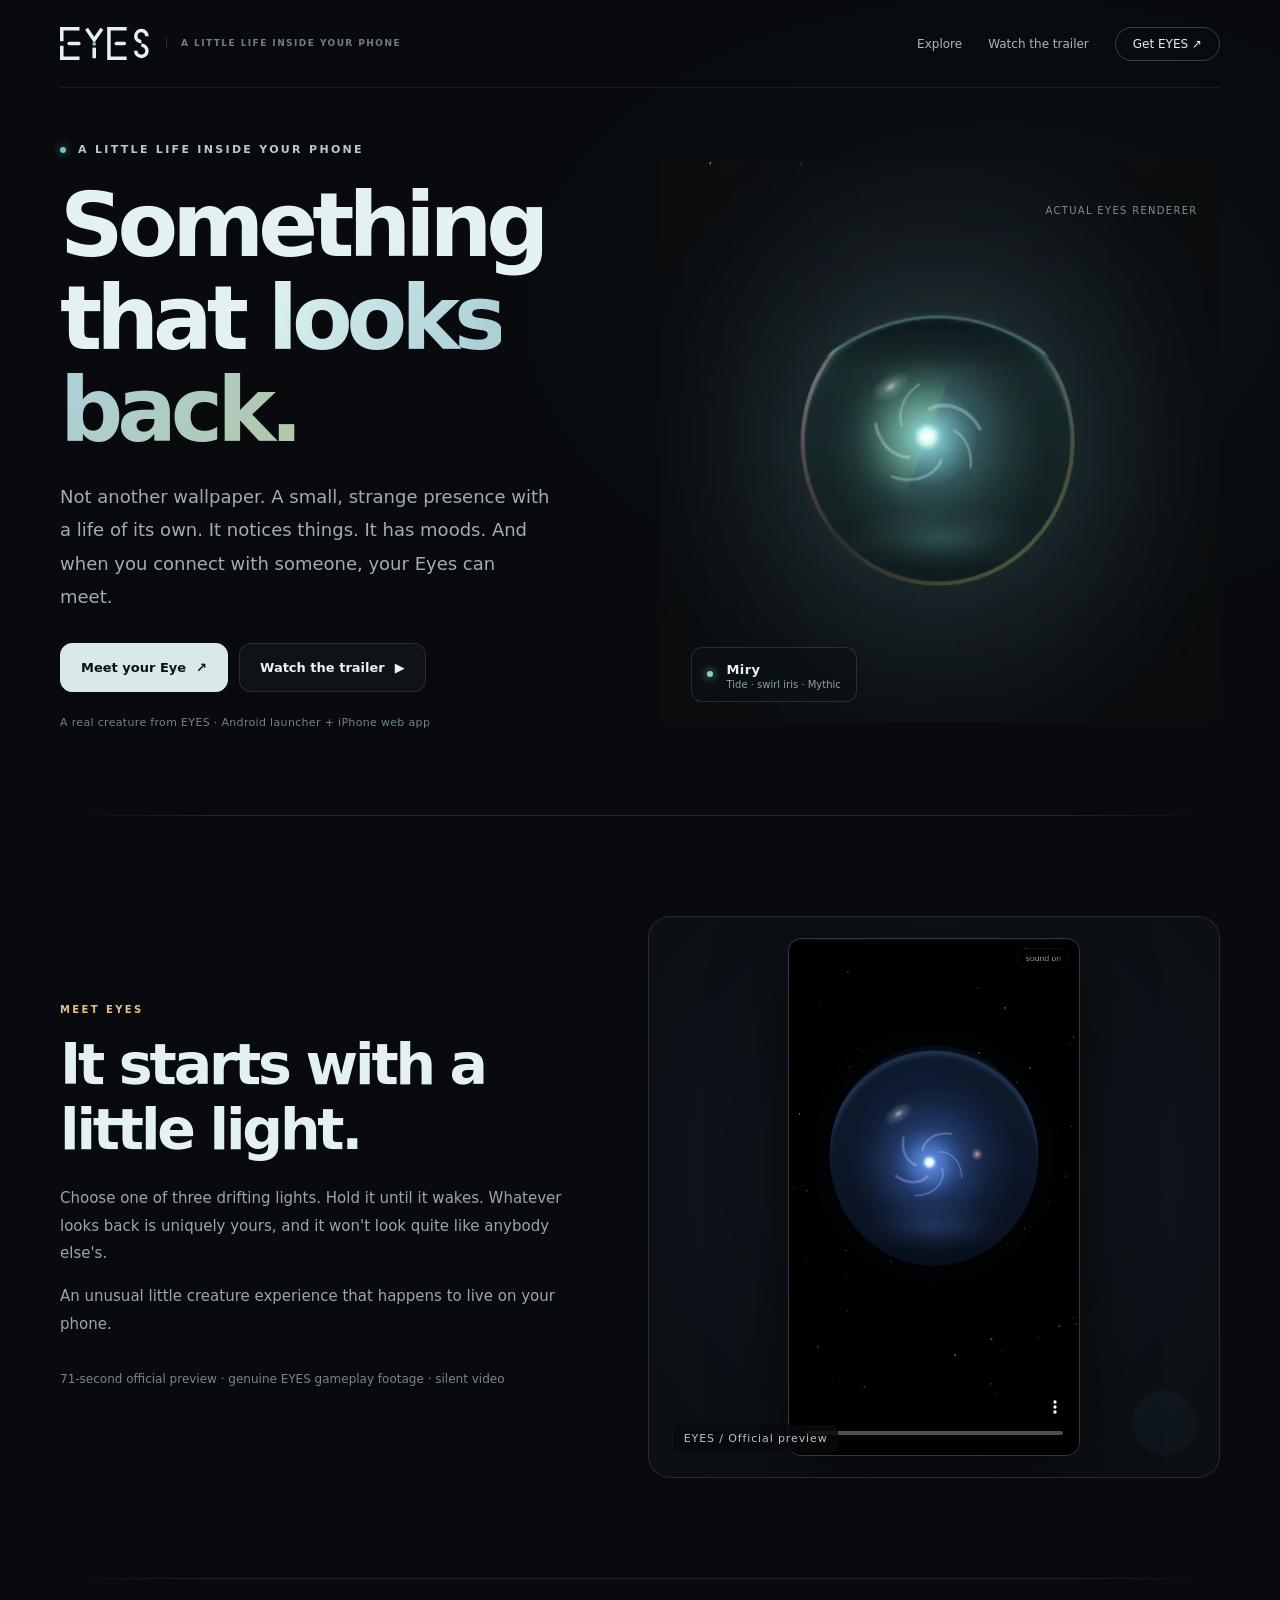
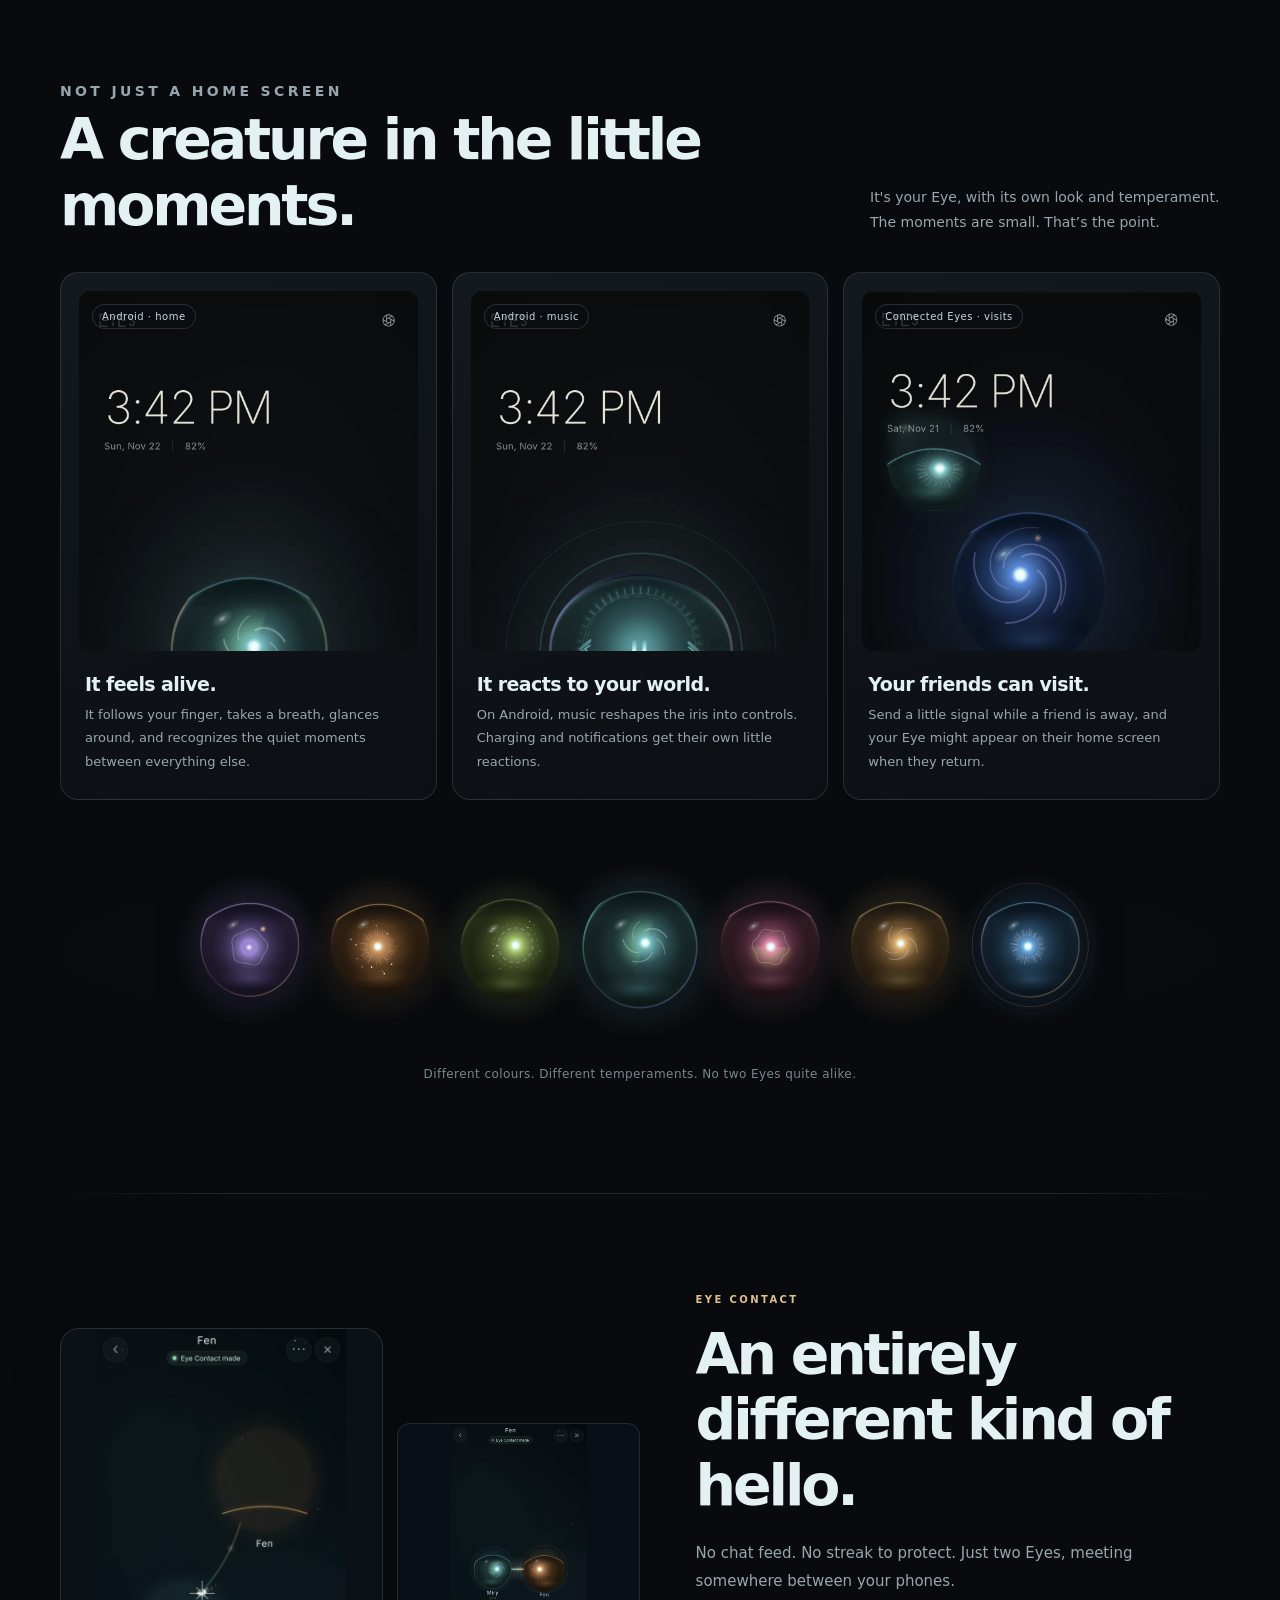
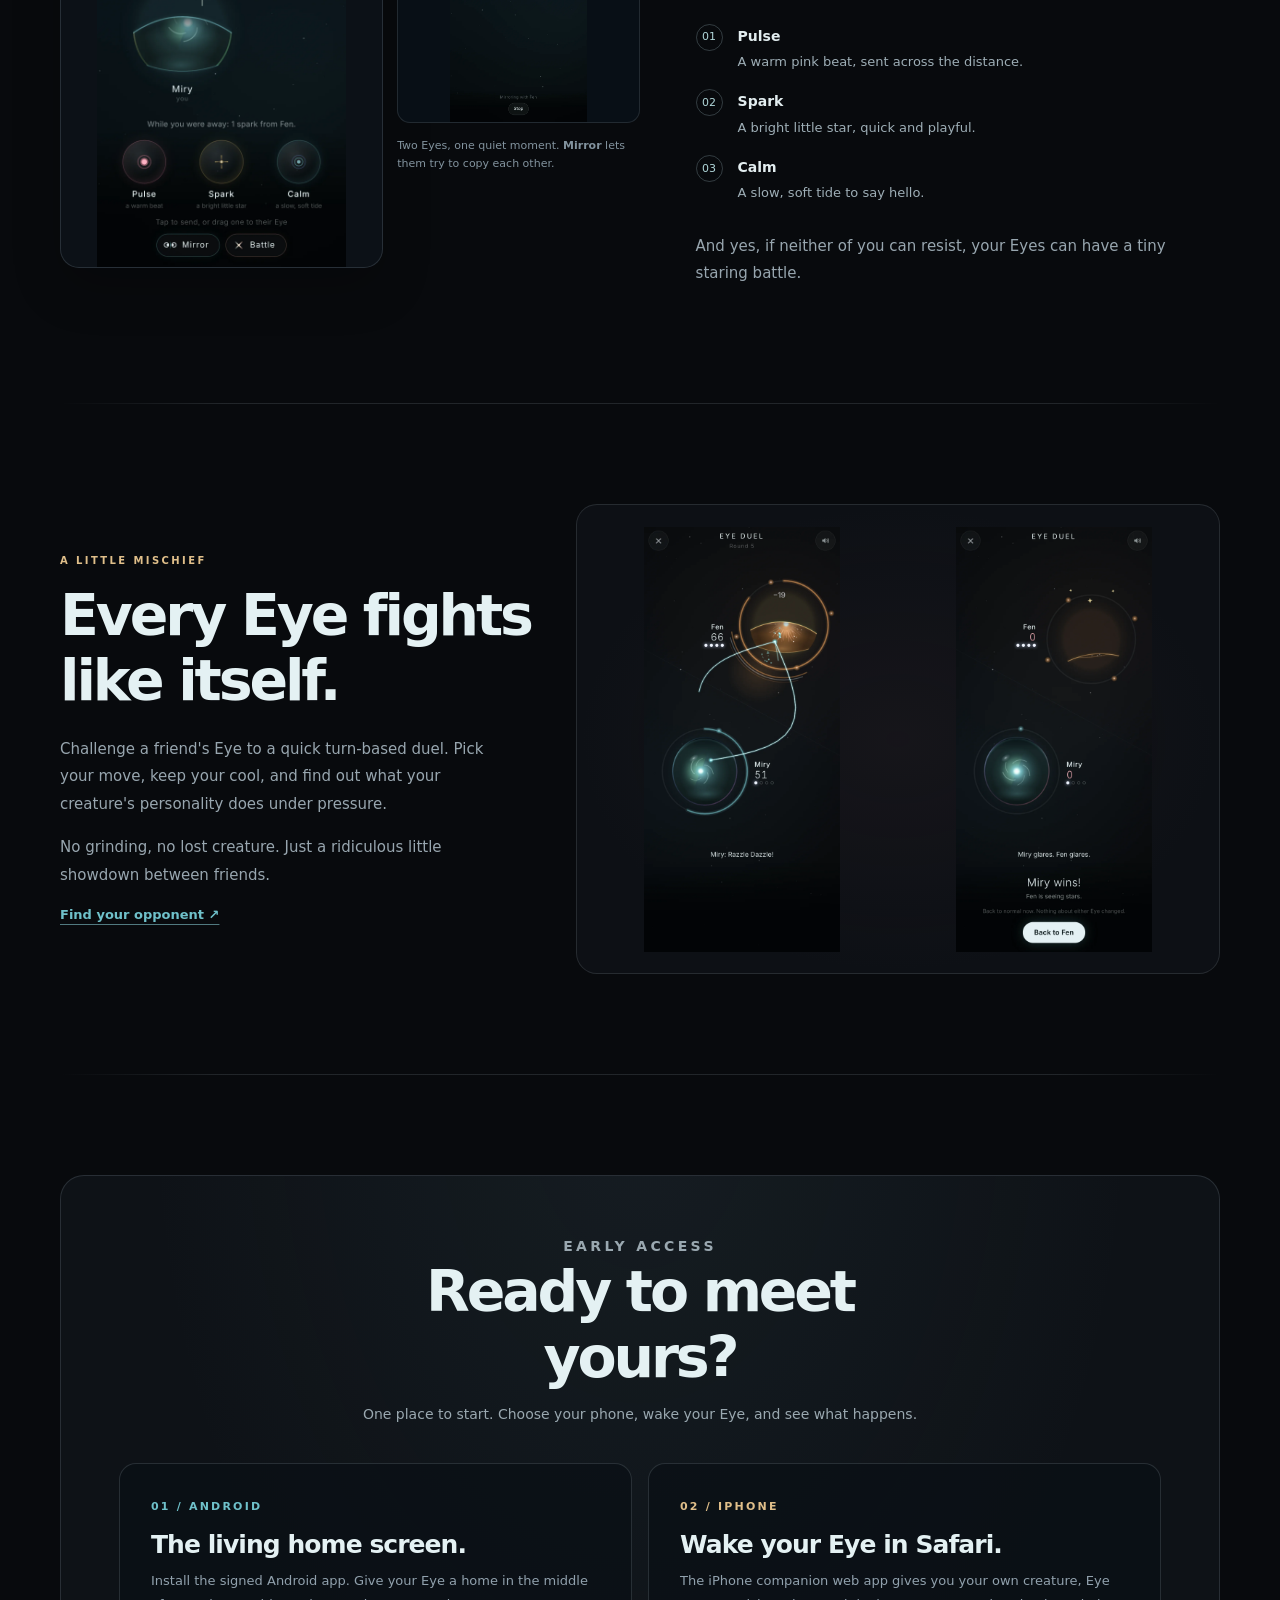
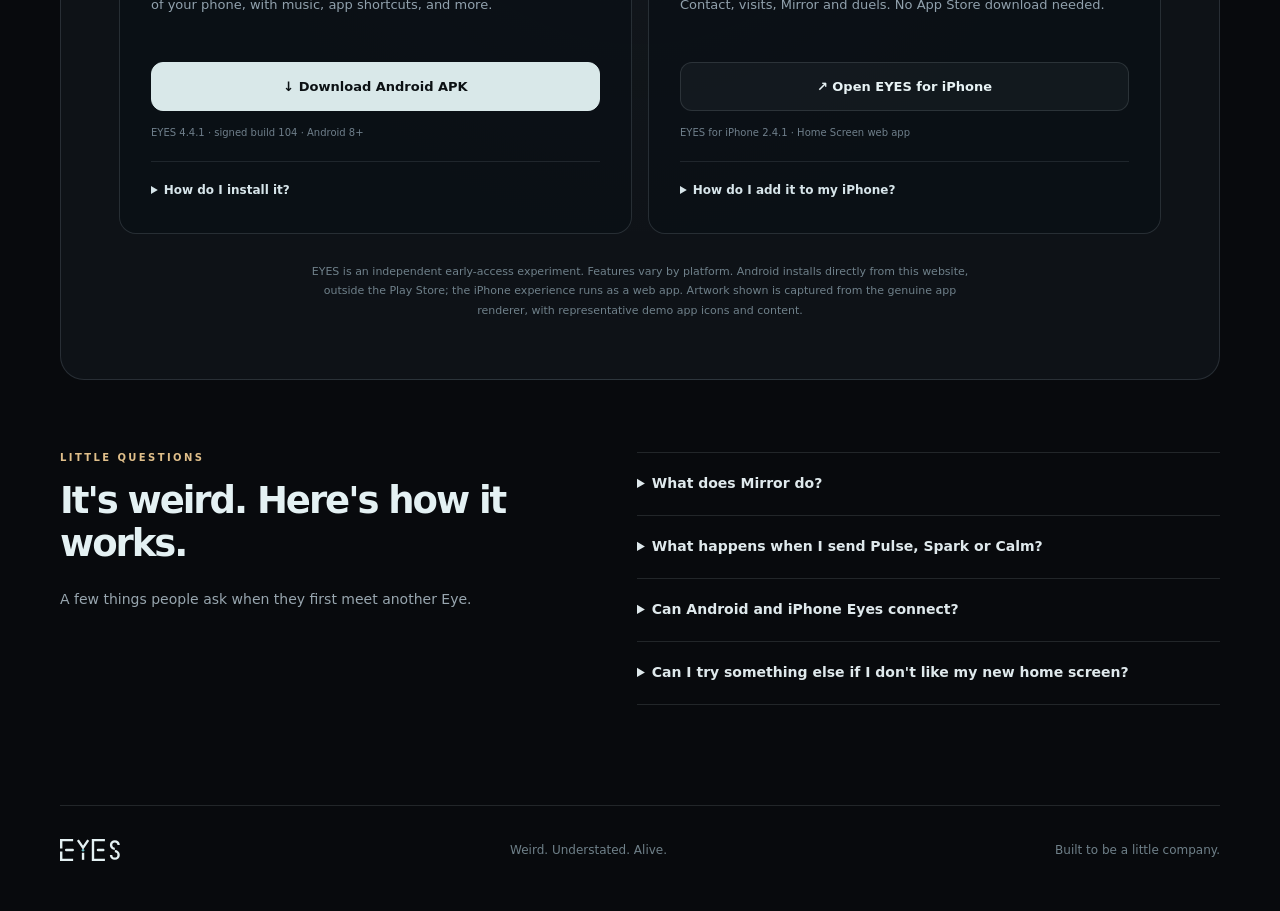
==== get/index.html @ 7de4dab5 "Show iPhone companion version 2.4.1 on EYES landing page" ====
<!doctype html>
<html lang="en">
<head>
  <meta charset="utf-8">
  <meta name="viewport" content="width=device-width,initial-scale=1,viewport-fit=cover">
  <meta name="theme-color" content="#080a0d">
  <meta name="description" content="EYES is a small, strange life inside your phone. Wake your own Eye, watch it react, and connect with friends on Android and iPhone.">
  <meta property="og:type" content="website">
  <meta property="og:title" content="EYES — Something that looks back.">
  <meta property="og:description" content="A living Eye for your phone. Weird. Understated. Alive.">
  <meta property="og:image" content="https://lilrichie96-hub.github.io/EYES_iPhone/get/media/social-preview.jpg">
  <meta property="og:image:width" content="1200">
  <meta property="og:image:height" content="630">
  <meta name="twitter:card" content="summary_large_image">
  <link rel="canonical" href="https://lilrichie96-hub.github.io/EYES_iPhone/get/">
  <link rel="icon" href="../icons/icon-192.png">
  <title>EYES — Weird. Understated. Alive.</title>
  <style>
    :root {color-scheme:dark;--bg:#080a0d;--panel:#11161b;--ink:#e4f1f3;--muted:#94a4ae;--dim:#6f7e86;--line:rgba(205,223,233,.13);--teal:#6fc1ca;--gold:#e0bf8a;--pulse:#ff92a8;--spark:#ffd47a;--calm:#80d6e6}
    *,*::before,*::after{box-sizing:border-box}
    html{scroll-behavior:smooth}body{margin:0;background:var(--bg);color:var(--ink);font-family:system-ui,-apple-system,BlinkMacSystemFont,"Segoe UI",sans-serif;-webkit-font-smoothing:antialiased;overflow-x:hidden}
    body::before{content:"";position:absolute;z-index:-1;inset:0 0 auto;height:1100px;background:radial-gradient(ellipse 52% 40% at 78% 28%,rgba(40,77,82,.14),transparent 80%);pointer-events:none}
    a{color:inherit}a:focus-visible,button:focus-visible,summary:focus-visible{outline:2px solid var(--teal);outline-offset:4px}
    button{font:inherit}img,video{display:block;max-width:100%}figure{margin:0}
    .container{width:min(1160px,calc(100% - 46px));margin:0 auto}
    .header{height:88px;display:flex;align-items:center;justify-content:space-between;border-bottom:1px solid rgba(255,255,255,.065)}
    .wordmark{display:block;width:92px;height:auto}.brand{display:flex;align-items:center;gap:14px;text-decoration:none}
    .head-meta{font-size:9px;color:var(--dim);font-weight:650;letter-spacing:.16em;text-transform:uppercase;border-left:1px solid #263036;padding-left:14px}
    nav{display:flex;gap:26px;align-items:center}nav a{font-size:12px;text-decoration:none;color:#a9b8c0;transition:color .2s}nav a:hover{color:#fff}
    nav .nav-cta{border-radius:100px;padding:9px 17px;border:1px solid rgba(214,235,240,.23);color:var(--ink)}
    .hero{min-height:695px;display:grid;grid-template-columns:1fr .98fr;align-items:center;gap:24px;padding:55px 0 75px;position:relative}
    .eyebrow{font-size:11px;color:#b7cac9;letter-spacing:.21em;text-transform:uppercase;font-weight:650;display:flex;gap:12px;align-items:center}
    .beacon{height:6px;width:6px;border-radius:50%;background:var(--teal);box-shadow:0 0 10px rgba(111,193,202,.72)}
    h1,h2,h3,p{margin-top:0}h1{font-size:clamp(54px,6.9vw,90px);line-height:1.05;letter-spacing:-.068em;font-weight:590;margin:24px 0 22px}
    h1 em{font-style:normal;background:linear-gradient(120deg,#def4f1 0%,#add0d8 48%,#b1c7a7 100%);-webkit-background-clip:text;background-clip:text;color:transparent}
    .lead{font-size:clamp(16px,1.75vw,18px);max-width:490px;color:#a0adb4;line-height:1.85;margin-bottom:30px}
    .actions{display:flex;flex-wrap:wrap;gap:11px}.button{display:inline-flex;align-items:center;justify-content:center;gap:10px;padding:13px 20px;min-height:49px;border:1px solid var(--line);border-radius:12px;text-decoration:none;font-size:13px;font-weight:690;transition:transform .2s,background .2s,border-color .2s;cursor:pointer}
    .button:hover{transform:translateY(-2px)}.button.primary{background:#d9e8e9;color:#0c1114;border-color:#d9e8e9}.button.primary:hover{background:#fff}.button.secondary{background:rgba(230,244,246,.04);color:#e8f3f5}.button.secondary:hover{background:rgba(230,244,246,.09);border-color:#758c94}
    .hero-foot{font-size:11px;color:#71838d;letter-spacing:.03em;margin-top:24px}
    .hero-stage{height:586px;display:grid;place-items:center;position:relative;isolation:isolate}
    .hero-stage:before{content:"";position:absolute;width:min(95%,530px);aspect-ratio:1;border-radius:50%;background:radial-gradient(circle,rgba(41,89,95,.08),transparent 67%);pointer-events:none}
    .hero-video,.hero-still{width:min(100%,560px);aspect-ratio:1;object-fit:contain;mix-blend-mode:screen}
    .hero-still{display:none}.hero-specimen{position:absolute;z-index:2;bottom:33px;left:6%;display:flex;align-items:center;gap:13px;padding:11px 15px;border:1px solid rgba(186,221,225,.15);background:rgba(11,17,21,.73);border-radius:11px;backdrop-filter:blur(9px)}
    .hero-specimen span{font-size:13px;font-weight:650;letter-spacing:.03em}.hero-specimen small{font-size:10px;color:#8da1a8;display:block;margin-top:1px}
    .status-light{width:6px;height:6px;background:#8dcdc7;border-radius:50%;box-shadow:0 0 9px #8dcdc7}
    .real-badge{position:absolute;right:4%;top:56px;color:#6e8991;font-size:10px;letter-spacing:.13em;text-transform:uppercase}
    .line{height:1px;background:linear-gradient(90deg,transparent,var(--line) 14%,var(--line) 86%,transparent)}
    .section{padding:100px 0}.kicker{color:var(--gold);font-size:10px;text-transform:uppercase;letter-spacing:.24em;font-weight:750;margin-bottom:17px}
    h2{font-size:clamp(33px,4.45vw,58px);line-height:1.15;font-weight:570;letter-spacing:-.055em;margin-bottom:22px}
    .intro{font-size:15px;line-height:1.85;color:#98a6af;max-width:520px}
    .section-head{display:flex;justify-content:space-between;align-items:end;gap:30px;margin-bottom:34px}.section-head h2{max-width:650px;margin-bottom:0}.section-head p{max-width:350px;margin-bottom:3px;color:#98a6af;font-size:14px;line-height:1.8}
    .trailer-grid{display:grid;grid-template-columns:.95fr 1.05fr;gap:70px;align-items:center}
    .trailer-copy .details{margin-top:30px;font-size:12px;color:#78868e;line-height:1.8}
    .film-container{position:relative;min-height:460px;display:grid;place-items:center;border:1px solid var(--line);border-radius:22px;background:radial-gradient(ellipse 80% 80% at 50% 45%,rgba(28,50,70,.23),transparent 78%),#0c1015;overflow:hidden;padding:22px}
    .film-container:after{content:"";position:absolute;inset:auto 22px 22px auto;width:65px;height:65px;border-radius:50%;background:rgba(111,193,202,.03);pointer-events:none}
    .trailer-player{width:min(100%,290px);aspect-ratio:9/16;max-height:590px;object-fit:contain;background:#04070b;border-radius:13px;box-shadow:0 0 0 1px #2d3942,0 22px 70px rgba(0,0,0,.62)}
    .film-caption{position:absolute;left:25px;bottom:25px;color:#b8c4cb;font-size:11px;letter-spacing:.08em;background:rgba(8,10,13,.83);padding:7px 10px;border-radius:5px}
    .feature-grid{display:grid;grid-template-columns:repeat(3,1fr);gap:15px}
    .feature{border:1px solid var(--line);border-radius:18px;background:linear-gradient(160deg,#13191f,#0c0f13);padding:18px;overflow:hidden}
    .feature-media{border-radius:12px;background:#070c12;overflow:hidden;height:360px;display:grid;place-items:center;position:relative}
    .feature-media img{width:100%;height:100%;object-fit:contain;object-position:center}
    .feature-media .tag{position:absolute;left:13px;top:13px;border:1px solid rgba(220,231,238,.15);background:rgba(9,13,18,.78);padding:6px 9px;border-radius:100px;color:#cad9df;font-size:10px;letter-spacing:.05em}
    .feature-text{padding:22px 6px 8px}.feature-text h3{font-size:19px;font-weight:650;letter-spacing:-.03em;margin-bottom:8px}.feature-text p{font-size:13px;line-height:1.8;color:#98a6b0;margin:0}
    .lineup{margin:55px 0 22px;min-height:125px;display:grid;align-items:center;justify-items:center;background:radial-gradient(ellipse at 50% 50%,rgba(90,115,125,.08),transparent 73%)}
    .lineup img{width:100%;max-width:970px;object-fit:contain}
    .lineup-caption{text-align:center;color:#788890;font-size:12px;letter-spacing:.035em}
    .social-grid{display:grid;grid-template-columns:1.05fr .95fr;gap:56px;align-items:center}
    .social-visual{display:grid;grid-template-columns:1fr .75fr;align-items:center;gap:14px}
    .social-screen{width:100%;max-height:540px;object-fit:contain;border:1px solid rgba(196,220,233,.15);border-radius:19px;background:#0c1117;box-shadow:0 20px 50px rgba(0,0,0,.2)}
    .social-aside{display:flex;flex-direction:column;gap:14px}.social-aside img{width:100%;max-height:300px;object-fit:contain;object-position:center;background:#080f16;border-radius:13px;border:1px solid var(--line)}
    .social-label{font-size:11px;line-height:1.65;color:#82939e}
    .compact-list{padding:0;list-style:none;margin:28px 0;display:grid;gap:16px}.compact-list li{display:grid;grid-template-columns:28px 1fr;gap:14px;color:#9eaeb6;font-size:13px;line-height:1.8}.compact-list strong{display:block;color:#e2edef;font-size:14px;margin-bottom:1px}
    .number{display:grid;place-items:center;border:1px solid rgba(174,208,213,.25);border-radius:50%;width:27px;height:27px;color:#b0d6d9;font-size:11px}
    .duel-grid{display:grid;grid-template-columns:.85fr 1.15fr;gap:40px;align-items:center}
    .duel-stack{display:flex;align-items:center;justify-content:space-around;gap:18px;border:1px solid var(--line);border-radius:21px;overflow:hidden;background:radial-gradient(ellipse at center,rgba(69,46,51,.16),transparent 70%),#0d1015;padding:18px;min-height:470px}
    .duel-stack img{max-height:425px;width:48%;object-fit:contain;border-radius:12px}
    .duel-copy .intro{max-width:445px}
    .quiet-link{color:var(--teal);text-decoration:underline;text-decoration-color:#517a80;text-underline-offset:5px;font-size:13px;font-weight:650}
    .download-wrap{border:1px solid rgba(196,218,232,.14);border-radius:24px;padding:58px;background:radial-gradient(ellipse at 50% -10%,rgba(80,116,123,.11),transparent 60%),#0e1217}
    .download-head{text-align:center;max-width:615px;margin:0 auto 36px}.download-head h2{margin-bottom:12px}.download-head p{color:#9aa8b0;line-height:1.8;font-size:14px;margin:0}
    .platforms{display:grid;grid-template-columns:1fr 1fr;gap:16px}
    .platform{padding:31px;border-radius:17px;border:1px solid rgba(210,230,238,.14);background:rgba(11,16,21,.72)}
    .platform-head{font-size:11px;letter-spacing:.2em;color:var(--teal);text-transform:uppercase;font-weight:700}
    .platform.iphone .platform-head{color:var(--gold)}.platform h3{font-size:25px;letter-spacing:-.038em;font-weight:615;margin:16px 0 10px}.platform p{font-size:13px;line-height:1.85;color:#91a1ad;min-height:68px;margin-bottom:25px}
    .platform .button{width:100%}.version{font-size:10px;color:#6f7f8b;margin-top:16px}
    details{margin-top:23px;border-top:1px solid rgba(215,231,242,.1);padding-top:17px;color:#9ba9b3;font-size:12px;line-height:1.85}
    summary{cursor:pointer;color:#d7e5ea;font-size:12px;font-weight:650}details ol{padding-left:21px;margin:13px 0 5px}details li{margin-bottom:9px}details p{margin:10px 0 0!important;min-height:0!important}
    .download-fine{text-align:center;font-size:11px;color:#6f808a;line-height:1.8;max-width:660px;margin:28px auto 0}
    .qa{display:grid;grid-template-columns:1fr 1.15fr;gap:70px;padding-top:72px}.qa h2{font-size:37px}.qa .intro{font-size:14px}
    .qa details{margin:0;padding:18px 0;border-top:1px solid var(--line)}.qa details:last-child{border-bottom:1px solid var(--line)}.qa summary{font-size:14px;color:#dfe9ec}.qa details p{font-size:13px!important;color:#93a4ad}
    footer{border-top:1px solid var(--line);display:flex;justify-content:space-between;align-items:center;gap:24px;padding:33px 0 50px;color:#6f8089;font-size:12px}footer .wordmark{width:62px}
    .sr-only{position:absolute;width:1px;height:1px;padding:0;margin:-1px;overflow:hidden;clip:rect(0,0,0,0);white-space:nowrap;border:0}
    @media(max-width:950px){.hero{grid-template-columns:1fr;text-align:center;min-height:0;gap:10px;padding-top:75px}.eyebrow,.actions{justify-content:center}.lead{margin-left:auto;margin-right:auto}.hero-stage{height:520px}.hero-specimen{left:18%}.real-badge{right:16%}.trailer-grid,.social-grid,.duel-grid{gap:32px}.section-head{display:block}.section-head p{max-width:700px;margin-top:20px}.feature-media{height:300px}.download-wrap{padding:35px}}
    @media(max-width:680px){.container{width:calc(100% - 34px)}.header{height:72px}.head-meta,nav a:first-child{display:none}nav{gap:0}h1{font-size:clamp(50px,11.8vw,75px)}.hero{padding:58px 0 48px}.lead{font-size:15px}.hero-stage{height:370px}.hero-video,.hero-still{width:min(100%,400px)}.hero-specimen{left:3%;bottom:1px}.real-badge{right:0;top:0}.section{padding:70px 0}.section-head{margin-bottom:26px}.trailer-grid,.social-grid,.duel-grid,.platforms,.qa{grid-template-columns:1fr}.trailer-grid{gap:29px}.film-container{min-height:390px;padding:17px}.trailer-player{max-height:480px;width:auto}.film-caption{font-size:10px;left:13px;bottom:13px}.feature-grid{grid-template-columns:1fr}.feature{display:grid;grid-template-columns:130px 1fr;gap:14px;padding:14px;align-items:center}.feature-media{height:225px}.feature-text{padding:0 6px}.feature-text h3{font-size:17px}.feature-text p{font-size:12px}.lineup{margin:42px 0 8px;min-height:65px}.lineup-caption{font-size:11px}.social-grid{gap:30px}.social-visual{max-width:530px}.duel-grid{gap:25px}.duel-stack{min-height:340px;padding:10px}.duel-stack img{max-height:330px}.download-wrap{padding:27px 18px}.platform{padding:22px}.platform p{min-height:0}.qa{padding-top:52px;gap:16px}.qa h2{font-size:34px}footer{flex-wrap:wrap}}
    @media(max-width:400px){.feature{grid-template-columns:104px 1fr}.feature-media{height:183px}.feature-text h3{font-size:16px}.feature-text p{font-size:11px}.feature-text{padding:0}.platform h3{font-size:23px}}
    @media(prefers-reduced-motion:reduce){html{scroll-behavior:auto}*,*::before,*::after{animation:none!important;transition:none!important}.hero-video{display:none}.hero-still{display:block}}
  </style>
</head>
<body>
  <div class="container">
    <header class="header">
      <a href="#top" class="brand" aria-label="EYES home"><img class="wordmark" src="./media/eyes-wordmark.svg" alt="EYES" width="92" height="35"><span class="head-meta">a little life inside your phone</span></a>
      <nav aria-label="Main navigation"><a href="#features">Explore</a><a href="#trailer">Watch the trailer</a><a class="nav-cta" href="#download">Get EYES ↗</a></nav>
    </header>
    <main id="top">
      <section class="hero" aria-labelledby="hero-title">
        <div class="hero-copy">
          <div class="eyebrow"><span class="beacon"></span> A little life inside your phone</div>
          <h1 id="hero-title">Something<br>that <em>looks back.</em></h1>
          <p class="lead">Not another wallpaper. A small, strange presence with a life of its own. It notices things. It has moods. And when you connect with someone, your Eyes can meet.</p>
          <div class="actions"><a class="button primary" href="#download">Meet your Eye <span aria-hidden="true">↗</span></a><a class="button secondary" href="#trailer">Watch the trailer <span aria-hidden="true">▶</span></a></div>
          <p class="hero-foot">A real creature from EYES · Android launcher + iPhone web app</p>
        </div>
        <div class="hero-stage" aria-label="Miry, an actual EYES creature from the app renderer">
          <span class="real-badge">Actual EYES renderer</span>
          <video class="hero-video" autoplay muted playsinline loop preload="metadata" poster="./media/hero-miry.webp" aria-label="Miry's subtle idle breathing and gaze animation"><source src="./media/miry-idle.webm" type="video/webm"><source src="./media/miry-idle.mp4" type="video/mp4"></video>
          <img class="hero-still" src="./media/hero-miry.webp" alt="Miry, a teal and violet living Eye with a glowing center" width="900" height="900">
          <div class="hero-specimen"><i class="status-light" aria-hidden="true"></i><div><span>Miry</span><small>Tide · swirl iris · Mythic</small></div></div>
        </div>
      </section>
      <div class="line"></div>
      <section id="trailer" class="section trailer-grid" aria-labelledby="trailer-title">
        <div class="trailer-copy"><p class="kicker">Meet EYES</p><h2 id="trailer-title">It starts with a little light.</h2><p class="intro">Choose one of three drifting lights. Hold it until it wakes. Whatever looks back is uniquely yours, and it won't look quite like anybody else's.</p><p class="intro">An unusual little creature experience that happens to live on your phone.</p><div class="details">71-second official preview · genuine EYES gameplay footage · silent video</div></div>
        <div class="film-container"><video class="trailer-player" controls playsinline preload="none" poster="./media/trailer-poster.webp" aria-label="Official EYES introduction trailer, 71 seconds"><source src="./media/eyes-trailer.mp4" type="video/mp4">Your browser does not support video. <a href="./media/eyes-trailer.mp4">Open the trailer file</a>.</video><span class="film-caption">EYES / Official preview</span></div>
      </section>
      <div class="line"></div>
      <section id="features" class="section" aria-labelledby="features-title">
        <div class="section-head"><div><p class="kicker">Not just a home screen</p><h2 id="features-title">A creature in the little moments.</h2></div><p>It's your Eye, with its own look and temperament. The moments are small. That’s the point.</p></div>
        <div class="feature-grid">
          <article class="feature"><div class="feature-media"><img loading="lazy" src="./media/shot-home.webp" alt="Actual EYES Android renderer view showing the Eye centered above the app dock"><span class="tag">Android · home</span></div><div class="feature-text"><h3>It feels alive.</h3><p>It follows your finger, takes a breath, glances around, and recognizes the quiet moments between everything else.</p></div></article>
          <article class="feature"><div class="feature-media"><img loading="lazy" src="./media/shot-music.webp" alt="Android EYES renderer view with music controls appearing inside the iris"><span class="tag">Android · music</span></div><div class="feature-text"><h3>It reacts to your world.</h3><p>On Android, music reshapes the iris into controls. Charging and notifications get their own little reactions.</p></div></article>
          <article class="feature"><div class="feature-media"><img loading="lazy" src="./media/shot-visit.webp" alt="A friend's blue Eye visiting another EYES Android home screen"><span class="tag">Connected Eyes · visits</span></div><div class="feature-text"><h3>Your friends can visit.</h3><p>Send a little signal while a friend is away, and your Eye might appear on their home screen when they return.</p></div></article>
        </div>
        <div class="lineup"><img loading="lazy" src="./media/eyes-lineup.webp" alt="A lineup of seven differently colored real EYES creatures"></div>
        <p class="lineup-caption">Different colours. Different temperaments. No two Eyes quite alike.</p>
      </section>
      <div class="line"></div>
      <section class="section social-grid" aria-labelledby="social-title">
        <div class="social-visual">
          <img class="social-screen" loading="lazy" src="./media/shot-meeting.webp" alt="EYES Meeting Space with Miry and Fen, with Pulse, Spark, Calm, Mirror and Battle controls">
          <div class="social-aside"><img loading="lazy" src="./media/shot-mirror.webp" alt="Two real Eyes mirroring one another during Eye Contact"><div class="social-label">Two Eyes, one quiet moment. <strong>Mirror</strong> lets them try to copy each other.</div></div>
        </div>
        <div class="social-copy"><p class="kicker">Eye Contact</p><h2 id="social-title">An entirely different kind of hello.</h2><p class="intro">No chat feed. No streak to protect. Just two Eyes, meeting somewhere between your phones.</p>
          <ul class="compact-list">
            <li><span class="number">01</span><div><strong>Pulse</strong>A warm pink beat, sent across the distance.</div></li>
            <li><span class="number">02</span><div><strong>Spark</strong>A bright little star, quick and playful.</div></li>
            <li><span class="number">03</span><div><strong>Calm</strong>A slow, soft tide to say hello.</div></li>
          </ul>
          <p class="intro">And yes, if neither of you can resist, your Eyes can have a tiny staring battle.</p>
        </div>
      </section>
      <div class="line"></div>
      <section class="section duel-grid" aria-labelledby="play-title">
        <div class="duel-copy"><p class="kicker">A little mischief</p><h2 id="play-title">Every Eye fights like itself.</h2><p class="intro">Challenge a friend's Eye to a quick turn-based duel. Pick your move, keep your cool, and find out what your creature's personality does under pressure.</p><p class="intro">No grinding, no lost creature. Just a ridiculous little showdown between friends.</p><a href="#download" class="quiet-link">Find your opponent ↗</a></div>
        <div class="duel-stack"><img loading="lazy" src="./media/shot-duel.webp" alt="Two EYES creatures trading a special attack in a turn-based battle"><img loading="lazy" src="./media/shot-victory.webp" alt="Victory screen at the end of an EYES creature duel"></div>
      </section>
      <div class="line"></div>
      <section class="section" id="download" aria-labelledby="download-title">
        <div class="download-wrap">
          <div class="download-head"><p class="kicker">Early access</p><h2 id="download-title">Ready to meet yours?</h2><p>One place to start. Choose your phone, wake your Eye, and see what happens.</p></div>
          <div class="platforms">
            <article class="platform"><span class="platform-head">01 / Android</span><h3>The living home screen.</h3><p>Install the signed Android app. Give your Eye a home in the middle of your phone, with music, app shortcuts, and more.</p><a class="button primary" href="./EYES_4.4.1_build104_signed.apk" download="EYES_4.4.1_build104_signed.apk">↓ Download Android APK</a><div class="version">EYES 4.4.1 · signed build 104 · Android 8+</div>
              <details><summary>How do I install it?</summary><ol><li>Download the APK and open it from <strong>Files</strong> or <strong>Downloads</strong>.</li><li>If Android asks, allow your browser or Files app to install this downloaded app, then tap <strong>Install</strong>.</li><li>Open EYES and wake your Eye. In <strong>The Optic → Make EYES home</strong>, choose EYES as your default launcher.</li><li>Optional: give access to notifications and music in The Optic.</li></ol><p>To switch back, use Android Settings → Apps → Default apps → Home app. Only install software from sources you trust.</p></details>
            </article>
            <article class="platform iphone"><span class="platform-head">02 / iPhone</span><h3>Wake your Eye in Safari.</h3><p>The iPhone companion web app gives you your own creature, Eye Contact, visits, Mirror and duels. No App Store download needed.</p><a class="button secondary" href="../">↗ Open EYES for iPhone</a><div class="version">EYES for iPhone 2.4.1 · Home Screen web app</div>
              <details><summary>How do I add it to my iPhone?</summary><ol><li>Open EYES in <strong>Safari</strong>.</li><li>Tap <strong>Share → Add to Home Screen</strong>, then <strong>Add</strong>.</li><li>Open EYES from its new Home Screen icon and wake your Eye there.</li></ol><p>The iPhone version is not a system launcher and cannot control other apps' music or read Android-style notifications.</p></details>
            </article>
          </div>
          <p class="download-fine">EYES is an independent early-access experiment. Features vary by platform. Android installs directly from this website, outside the Play Store; the iPhone experience runs as a web app. Artwork shown is captured from the genuine app renderer, with representative demo app icons and content.</p>
        </div>
        <div class="qa" aria-labelledby="faq-title"><div><p class="kicker">Little questions</p><h2 id="faq-title">It's weird. Here's how it works.</h2><p class="intro">A few things people ask when they first meet another Eye.</p></div><div>
          <details><summary>What does Mirror do?</summary><p>It's a short shared moment. Two connected Eyes turn toward each other, try to copy each other's movements, breathe together, and part. Their temperaments affect how it plays out.</p></details>
          <details><summary>What happens when I send Pulse, Spark or Calm?</summary><p>Each is a wordless signal: Pulse is a warm beat, Spark is playful energy, and Calm is a gentle tide. If your friend's Eye is awake, it reacts. Otherwise the signal may become a visit when they return.</p></details>
          <details><summary>Can Android and iPhone Eyes connect?</summary><p>Yes. Both versions support Eye Contact. One person creates a private invite code and shares it with the other, who connects from their own Eye Contact screen.</p></details>
          <details><summary>Can I try something else if I don't like my new home screen?</summary><p>Absolutely. On Android, change your default Home app in Settings → Apps → Default apps → Home app, or uninstall EYES.</p></details>
        </div></div>
      </section>
    </main>
    <footer><img class="wordmark" src="./media/eyes-wordmark.svg" alt="EYES" width="62" height="25"><span>Weird. Understated. Alive.</span><span>Built to be a little company.</span></footer>
  </div>
  <script>
    (function () {
      var hero=document.querySelector('.hero-video');
      var reduced=window.matchMedia('(prefers-reduced-motion: reduce)');
      function setMotion(){if (!hero)return;if(reduced.matches){hero.pause()}else{hero.play().catch(function(){})}}
      setMotion();if(reduced.addEventListener)reduced.addEventListener('change',setMotion);
    })();
  </script>
</body>
</html>
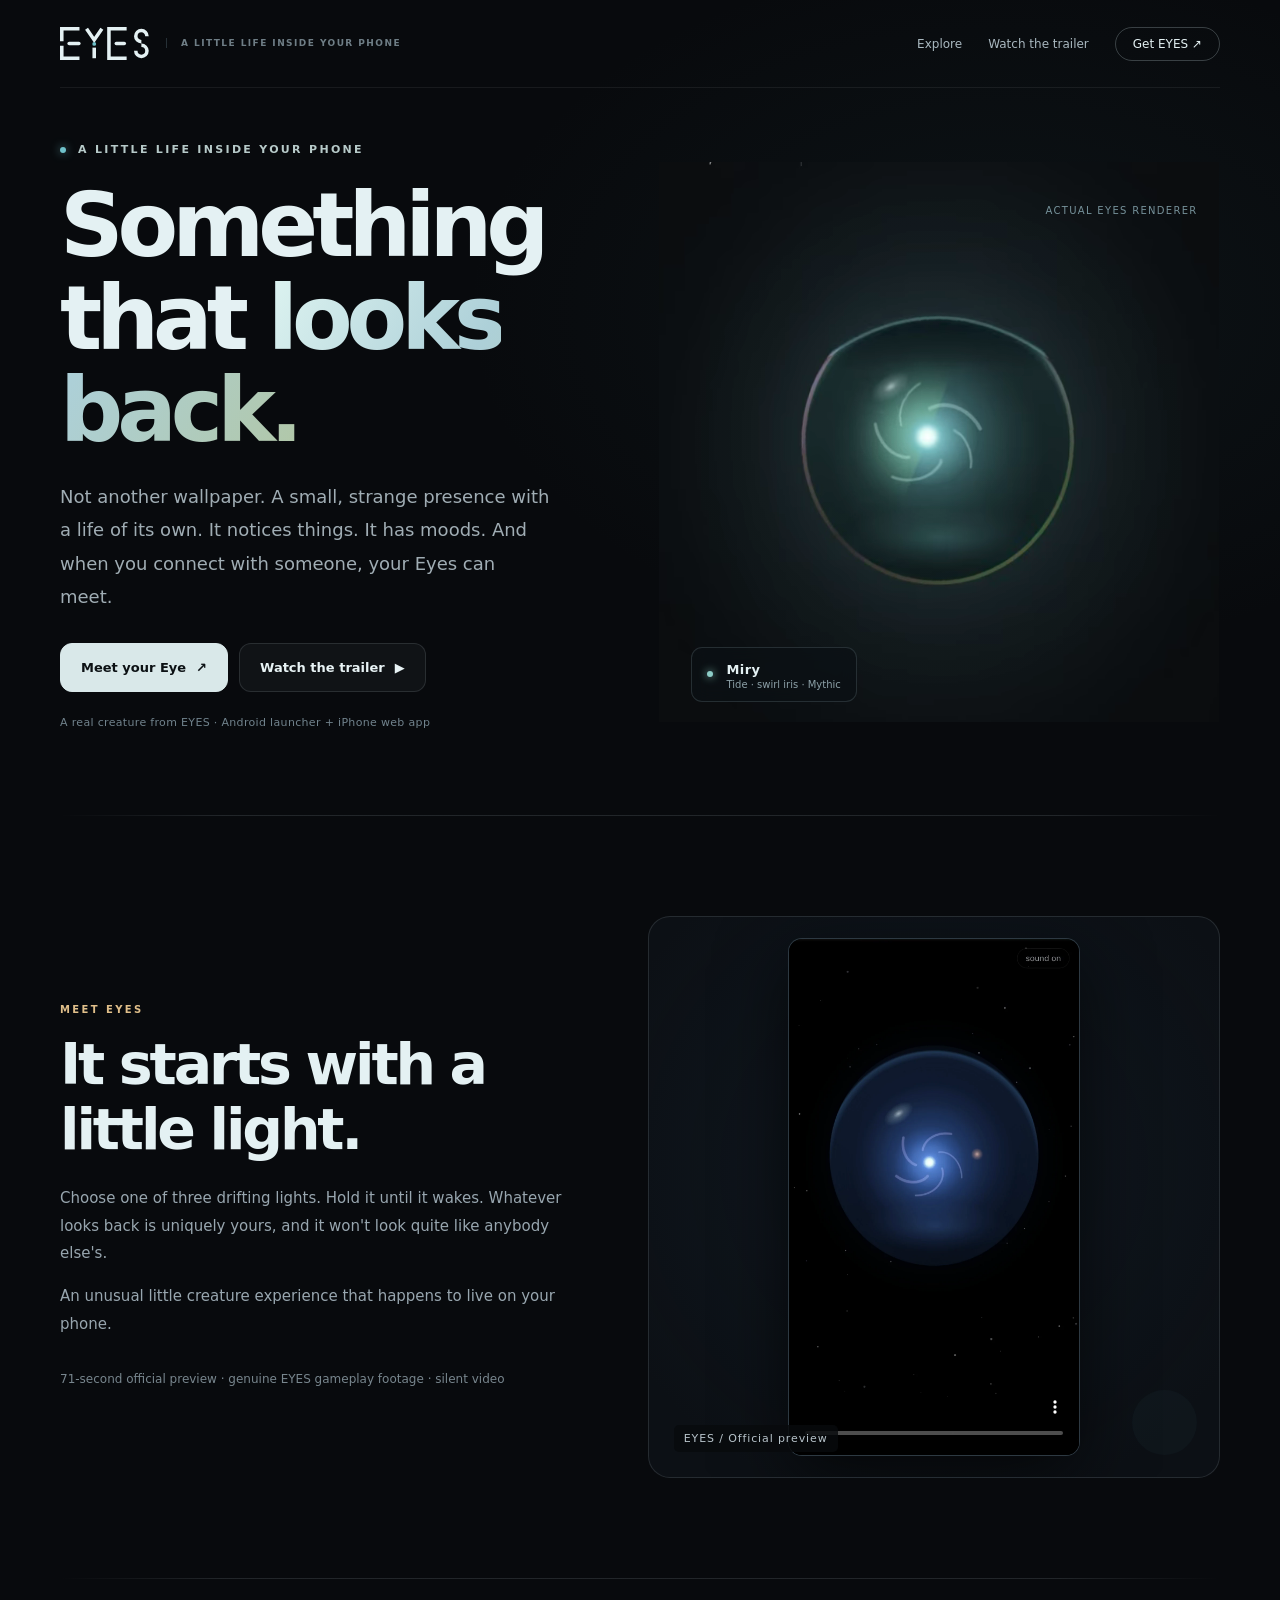
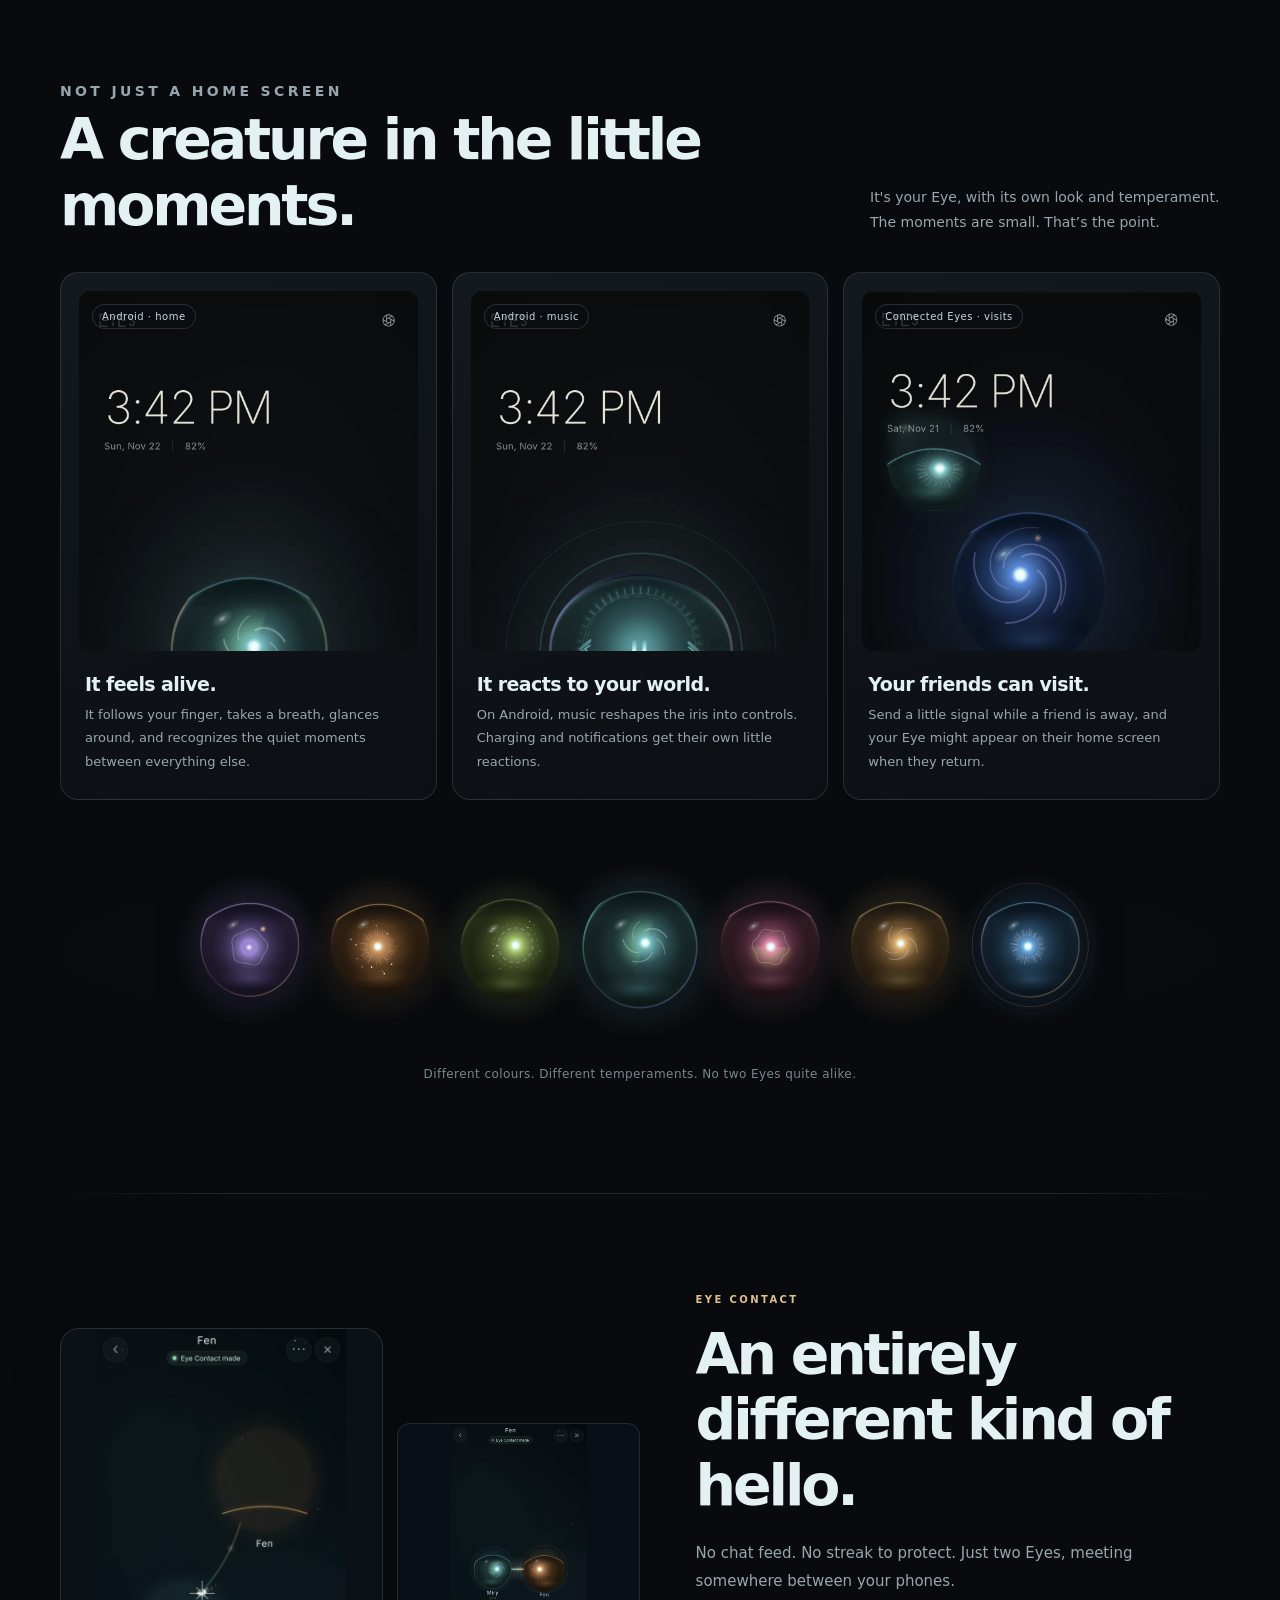
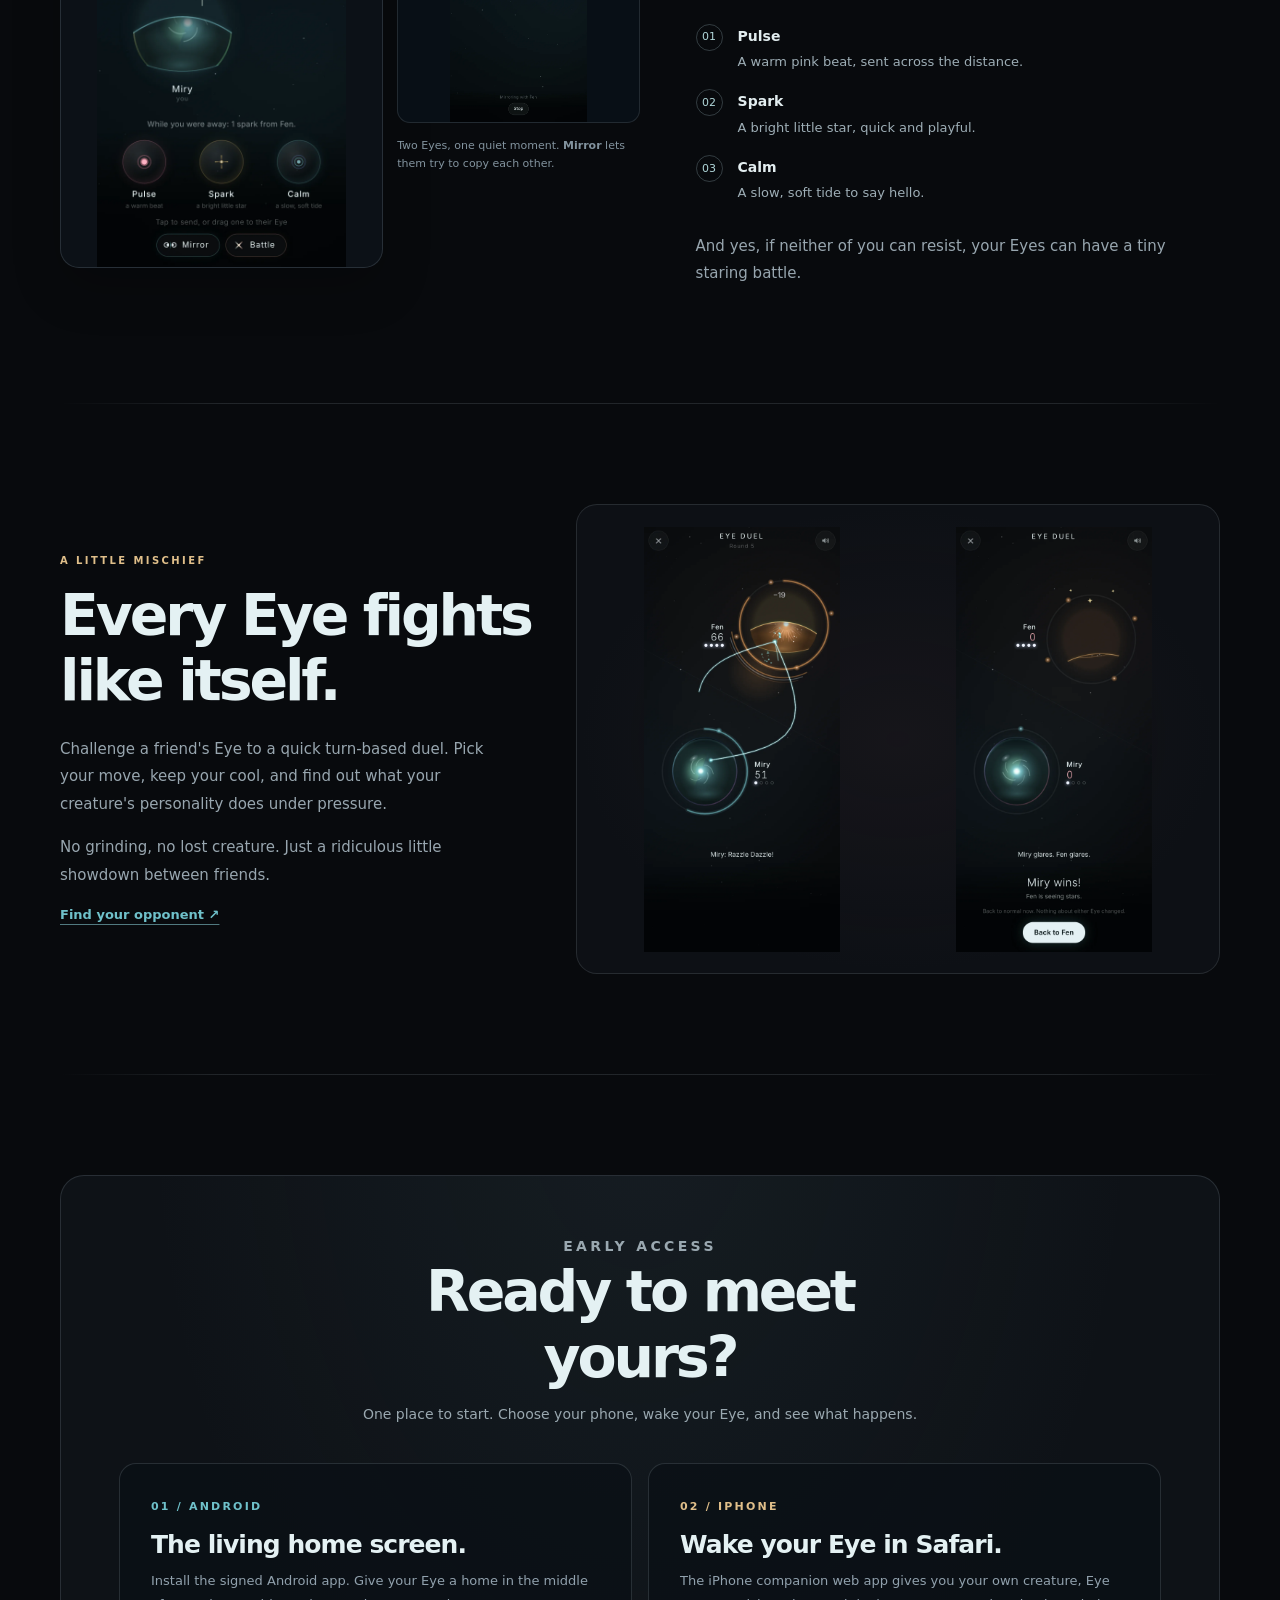
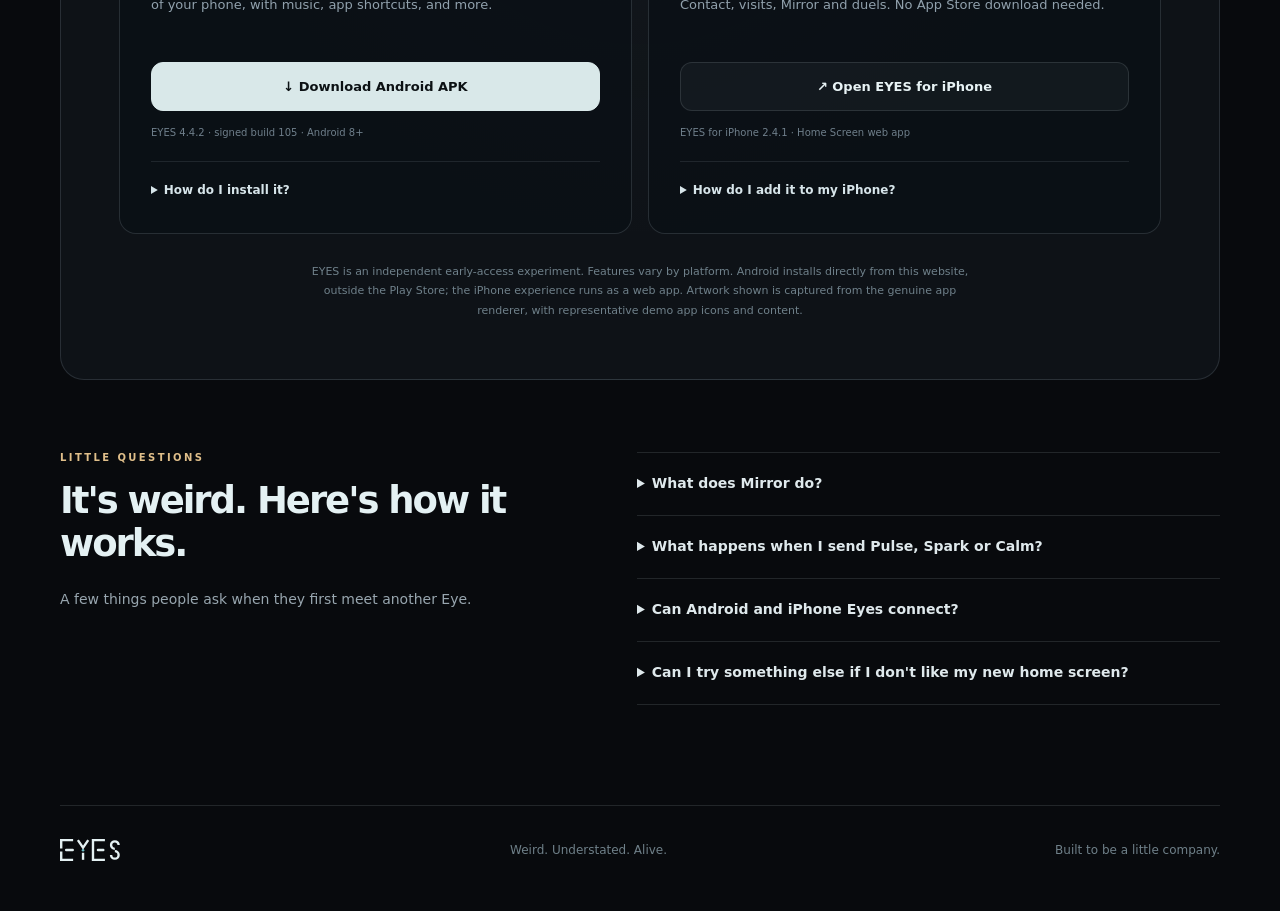
==== commit ed7c5dac: "Publish permanently signed EYES 4.4.2 build105 music/iris update; retain 4.4.1 rollback" ====
--- a/get/index.html
+++ b/get/index.html
@@ -159,7 +159,7 @@
         <div class="download-wrap">
           <div class="download-head"><p class="kicker">Early access</p><h2 id="download-title">Ready to meet yours?</h2><p>One place to start. Choose your phone, wake your Eye, and see what happens.</p></div>
           <div class="platforms">
-            <article class="platform"><span class="platform-head">01 / Android</span><h3>The living home screen.</h3><p>Install the signed Android app. Give your Eye a home in the middle of your phone, with music, app shortcuts, and more.</p><a class="button primary" href="./EYES_4.4.1_build104_signed.apk" download="EYES_4.4.1_build104_signed.apk">↓ Download Android APK</a><div class="version">EYES 4.4.1 · signed build 104 · Android 8+</div>
+            <article class="platform"><span class="platform-head">01 / Android</span><h3>The living home screen.</h3><p>Install the signed Android app. Give your Eye a home in the middle of your phone, with music, app shortcuts, and more.</p><a class="button primary" href="./EYES_4.4.2_build105_signed.apk" download="EYES_4.4.2_build105_signed.apk">↓ Download Android APK</a><div class="version">EYES 4.4.2 · signed build 105 · Android 8+</div>
               <details><summary>How do I install it?</summary><ol><li>Download the APK and open it from <strong>Files</strong> or <strong>Downloads</strong>.</li><li>If Android asks, allow your browser or Files app to install this downloaded app, then tap <strong>Install</strong>.</li><li>Open EYES and wake your Eye. In <strong>The Optic → Make EYES home</strong>, choose EYES as your default launcher.</li><li>Optional: give access to notifications and music in The Optic.</li></ol><p>To switch back, use Android Settings → Apps → Default apps → Home app. Only install software from sources you trust.</p></details>
             </article>
             <article class="platform iphone"><span class="platform-head">02 / iPhone</span><h3>Wake your Eye in Safari.</h3><p>The iPhone companion web app gives you your own creature, Eye Contact, visits, Mirror and duels. No App Store download needed.</p><a class="button secondary" href="../">↗ Open EYES for iPhone</a><div class="version">EYES for iPhone 2.4.1 · Home Screen web app</div>
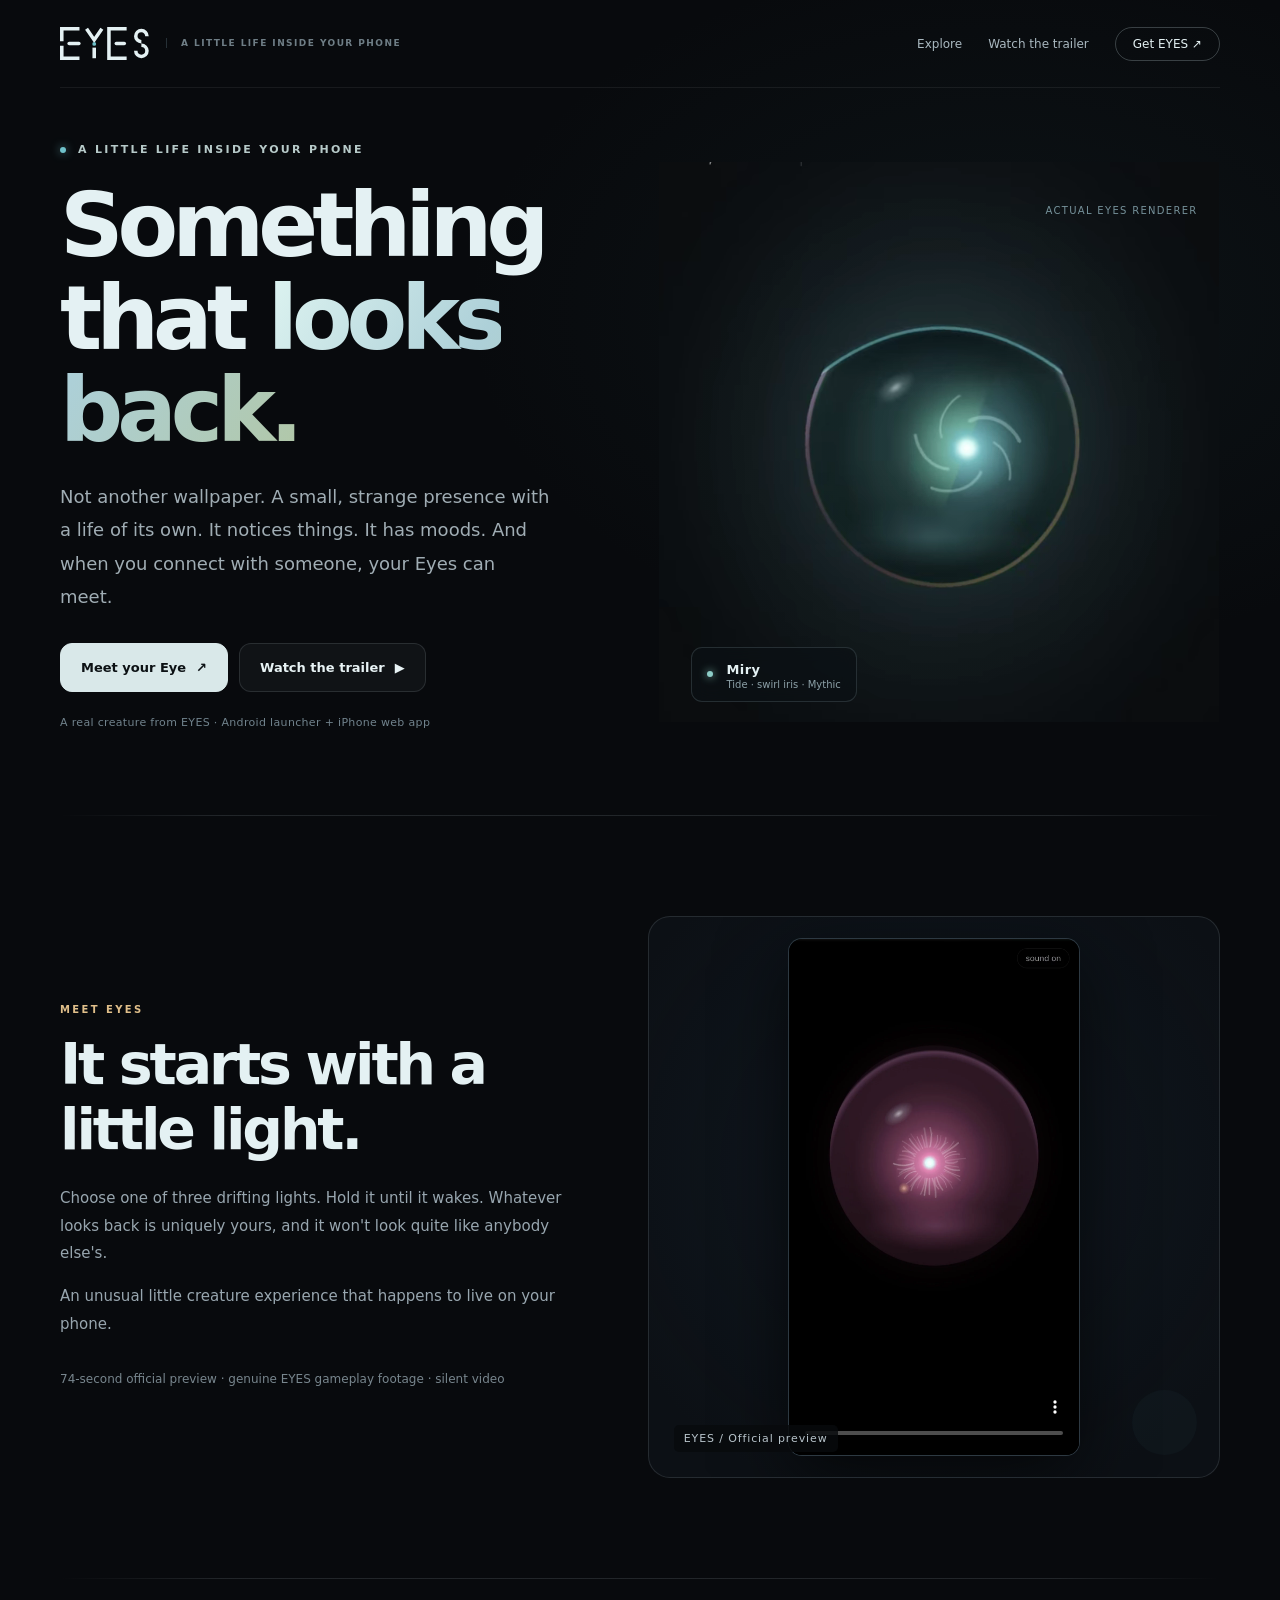
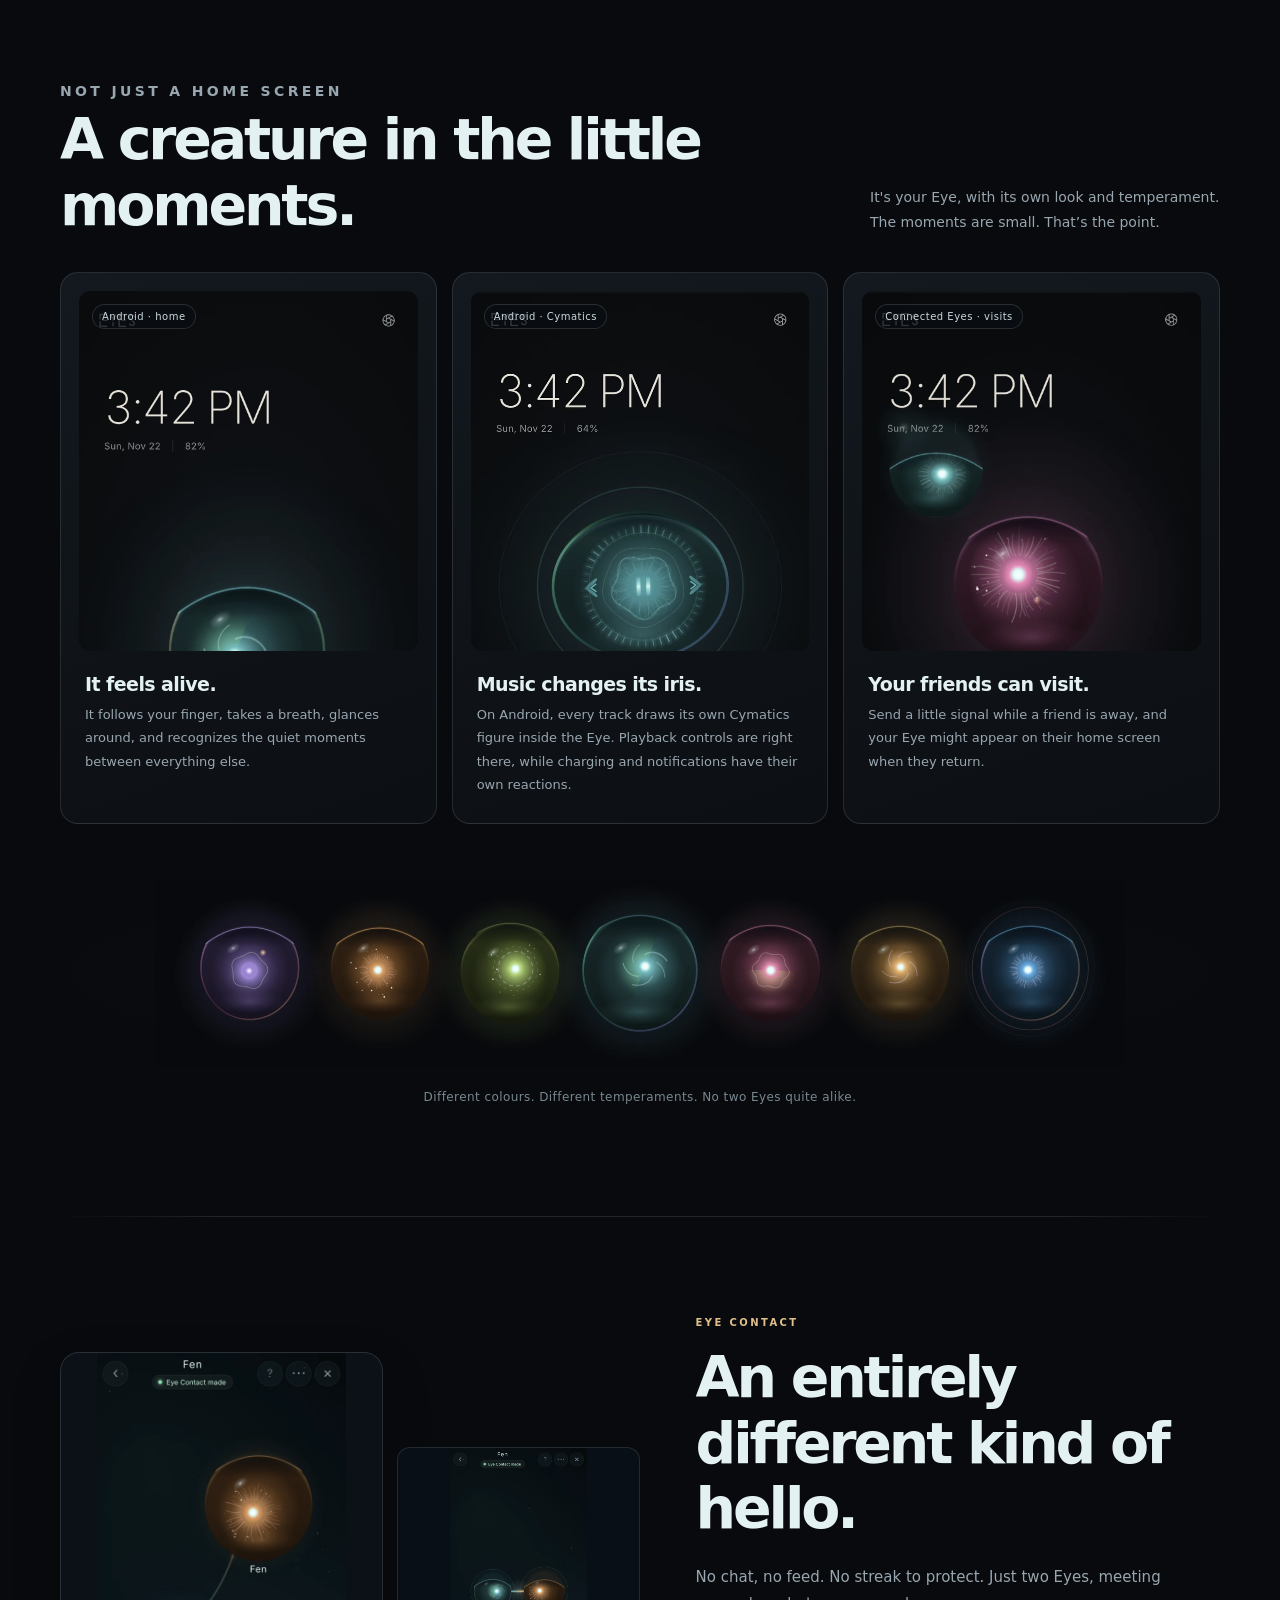
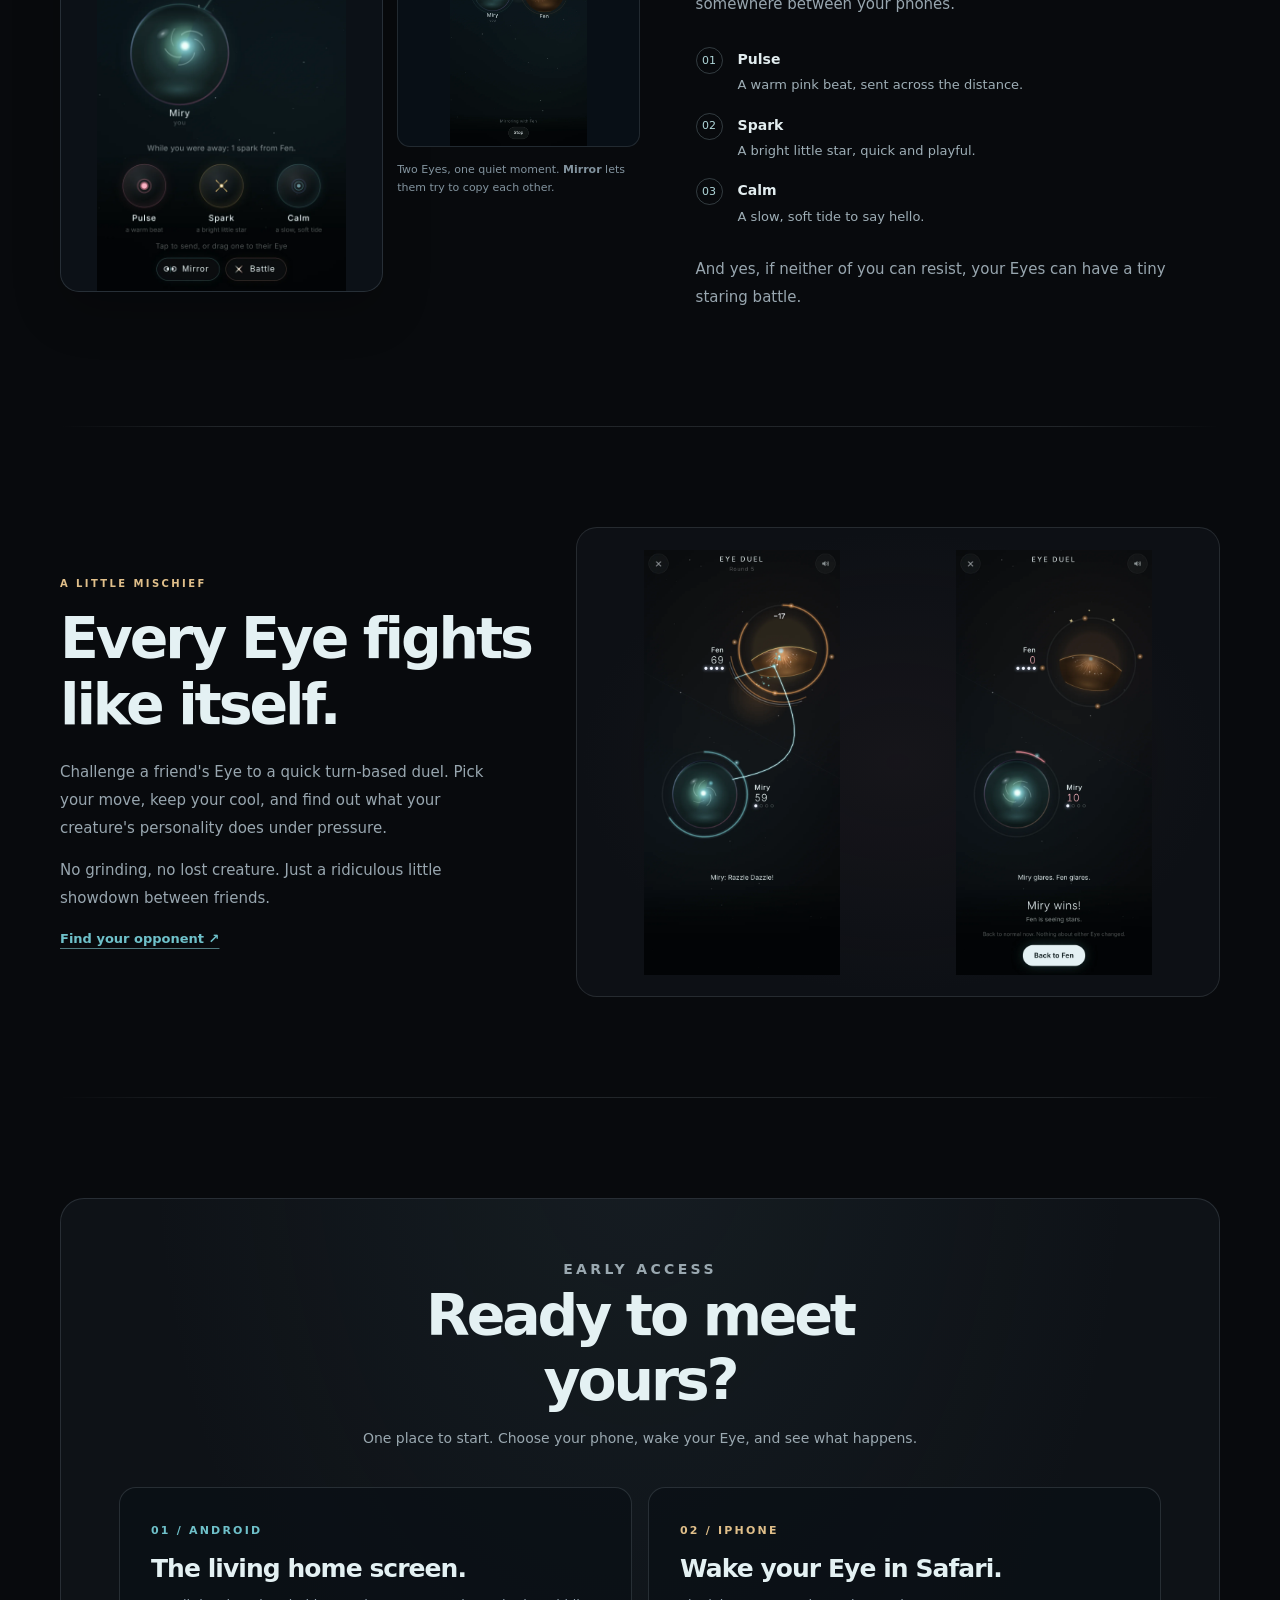
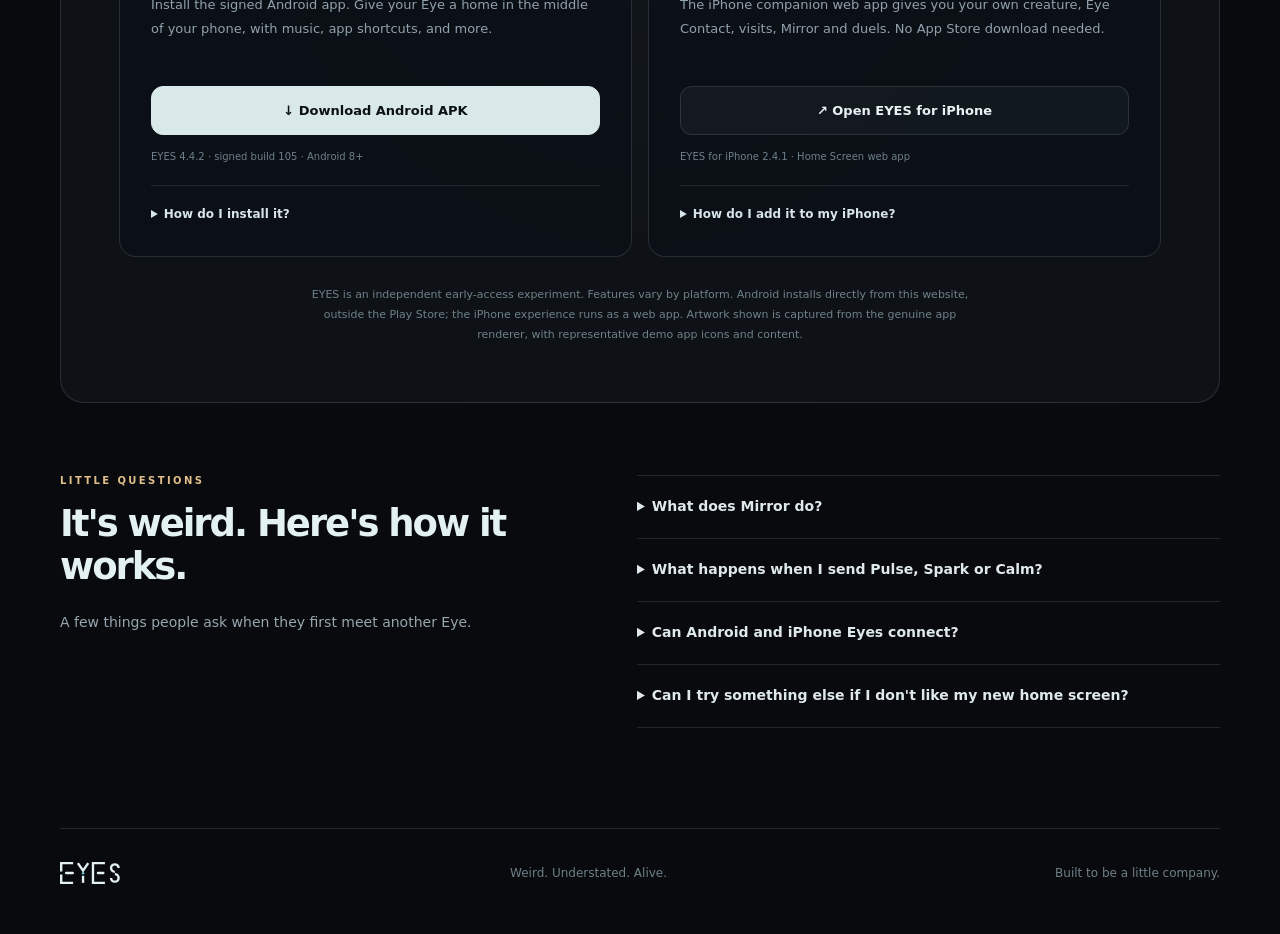
==== commit d740463f: "Refresh EYES site with official 4.4.2 Cymatics media, trailer and screenshots" ====
--- a/get/index.html
+++ b/get/index.html
@@ -8,7 +8,7 @@
   <meta property="og:type" content="website">
   <meta property="og:title" content="EYES — Something that looks back.">
   <meta property="og:description" content="A living Eye for your phone. Weird. Understated. Alive.">
-  <meta property="og:image" content="https://lilrichie96-hub.github.io/EYES_iPhone/get/media/social-preview.jpg">
+  <meta property="og:image" content="https://lilrichie96-hub.github.io/EYES_iPhone/get/media/v442/social-preview.jpg">
   <meta property="og:image:width" content="1200">
   <meta property="og:image:height" content="630">
   <meta name="twitter:card" content="summary_large_image">
@@ -58,7 +58,7 @@
     .feature-grid{display:grid;grid-template-columns:repeat(3,1fr);gap:15px}
     .feature{border:1px solid var(--line);border-radius:18px;background:linear-gradient(160deg,#13191f,#0c0f13);padding:18px;overflow:hidden}
     .feature-media{border-radius:12px;background:#070c12;overflow:hidden;height:360px;display:grid;place-items:center;position:relative}
-    .feature-media img{width:100%;height:100%;object-fit:contain;object-position:center}
+    .feature-media img{width:100%;height:100%;object-fit:contain;object-position:center}.feature-media .feature-video{width:100%;height:100%;object-fit:contain;object-position:center}.feature-media .feature-poster{display:none}
     .feature-media .tag{position:absolute;left:13px;top:13px;border:1px solid rgba(220,231,238,.15);background:rgba(9,13,18,.78);padding:6px 9px;border-radius:100px;color:#cad9df;font-size:10px;letter-spacing:.05em}
     .feature-text{padding:22px 6px 8px}.feature-text h3{font-size:19px;font-weight:650;letter-spacing:-.03em;margin-bottom:8px}.feature-text p{font-size:13px;line-height:1.8;color:#98a6b0;margin:0}
     .lineup{margin:55px 0 22px;min-height:125px;display:grid;align-items:center;justify-items:center;background:radial-gradient(ellipse at 50% 50%,rgba(90,115,125,.08),transparent 73%)}
@@ -93,13 +93,13 @@
     @media(max-width:950px){.hero{grid-template-columns:1fr;text-align:center;min-height:0;gap:10px;padding-top:75px}.eyebrow,.actions{justify-content:center}.lead{margin-left:auto;margin-right:auto}.hero-stage{height:520px}.hero-specimen{left:18%}.real-badge{right:16%}.trailer-grid,.social-grid,.duel-grid{gap:32px}.section-head{display:block}.section-head p{max-width:700px;margin-top:20px}.feature-media{height:300px}.download-wrap{padding:35px}}
     @media(max-width:680px){.container{width:calc(100% - 34px)}.header{height:72px}.head-meta,nav a:first-child{display:none}nav{gap:0}h1{font-size:clamp(50px,11.8vw,75px)}.hero{padding:58px 0 48px}.lead{font-size:15px}.hero-stage{height:370px}.hero-video,.hero-still{width:min(100%,400px)}.hero-specimen{left:3%;bottom:1px}.real-badge{right:0;top:0}.section{padding:70px 0}.section-head{margin-bottom:26px}.trailer-grid,.social-grid,.duel-grid,.platforms,.qa{grid-template-columns:1fr}.trailer-grid{gap:29px}.film-container{min-height:390px;padding:17px}.trailer-player{max-height:480px;width:auto}.film-caption{font-size:10px;left:13px;bottom:13px}.feature-grid{grid-template-columns:1fr}.feature{display:grid;grid-template-columns:130px 1fr;gap:14px;padding:14px;align-items:center}.feature-media{height:225px}.feature-text{padding:0 6px}.feature-text h3{font-size:17px}.feature-text p{font-size:12px}.lineup{margin:42px 0 8px;min-height:65px}.lineup-caption{font-size:11px}.social-grid{gap:30px}.social-visual{max-width:530px}.duel-grid{gap:25px}.duel-stack{min-height:340px;padding:10px}.duel-stack img{max-height:330px}.download-wrap{padding:27px 18px}.platform{padding:22px}.platform p{min-height:0}.qa{padding-top:52px;gap:16px}.qa h2{font-size:34px}footer{flex-wrap:wrap}}
     @media(max-width:400px){.feature{grid-template-columns:104px 1fr}.feature-media{height:183px}.feature-text h3{font-size:16px}.feature-text p{font-size:11px}.feature-text{padding:0}.platform h3{font-size:23px}}
-    @media(prefers-reduced-motion:reduce){html{scroll-behavior:auto}*,*::before,*::after{animation:none!important;transition:none!important}.hero-video{display:none}.hero-still{display:block}}
+    @media(prefers-reduced-motion:reduce){html{scroll-behavior:auto}*,*::before,*::after{animation:none!important;transition:none!important}.hero-video,.feature-video{display:none!important}.hero-still,.feature-media .feature-poster{display:block!important}}
   </style>
 </head>
 <body>
   <div class="container">
     <header class="header">
-      <a href="#top" class="brand" aria-label="EYES home"><img class="wordmark" src="./media/eyes-wordmark.svg" alt="EYES" width="92" height="35"><span class="head-meta">a little life inside your phone</span></a>
+      <a href="#top" class="brand" aria-label="EYES home"><img class="wordmark" src="./media/v442/eyes-wordmark.svg" alt="EYES" width="92" height="35"><span class="head-meta">a little life inside your phone</span></a>
       <nav aria-label="Main navigation"><a href="#features">Explore</a><a href="#trailer">Watch the trailer</a><a class="nav-cta" href="#download">Get EYES ↗</a></nav>
     </header>
     <main id="top">
@@ -113,34 +113,34 @@
         </div>
         <div class="hero-stage" aria-label="Miry, an actual EYES creature from the app renderer">
           <span class="real-badge">Actual EYES renderer</span>
-          <video class="hero-video" autoplay muted playsinline loop preload="metadata" poster="./media/hero-miry.webp" aria-label="Miry's subtle idle breathing and gaze animation"><source src="./media/miry-idle.webm" type="video/webm"><source src="./media/miry-idle.mp4" type="video/mp4"></video>
-          <img class="hero-still" src="./media/hero-miry.webp" alt="Miry, a teal and violet living Eye with a glowing center" width="900" height="900">
+          <video class="hero-video" autoplay muted playsinline loop preload="metadata" poster="./media/v442/hero-miry.webp" aria-label="Miry's subtle idle breathing and gaze animation"><source src="./media/v442/miry-idle.webm" type="video/webm"><source src="./media/v442/miry-idle.mp4" type="video/mp4"></video>
+          <img class="hero-still" src="./media/v442/hero-miry.webp" alt="Miry, a teal and violet living Eye with a glowing center" width="900" height="900">
           <div class="hero-specimen"><i class="status-light" aria-hidden="true"></i><div><span>Miry</span><small>Tide · swirl iris · Mythic</small></div></div>
         </div>
       </section>
       <div class="line"></div>
       <section id="trailer" class="section trailer-grid" aria-labelledby="trailer-title">
-        <div class="trailer-copy"><p class="kicker">Meet EYES</p><h2 id="trailer-title">It starts with a little light.</h2><p class="intro">Choose one of three drifting lights. Hold it until it wakes. Whatever looks back is uniquely yours, and it won't look quite like anybody else's.</p><p class="intro">An unusual little creature experience that happens to live on your phone.</p><div class="details">71-second official preview · genuine EYES gameplay footage · silent video</div></div>
-        <div class="film-container"><video class="trailer-player" controls playsinline preload="none" poster="./media/trailer-poster.webp" aria-label="Official EYES introduction trailer, 71 seconds"><source src="./media/eyes-trailer.mp4" type="video/mp4">Your browser does not support video. <a href="./media/eyes-trailer.mp4">Open the trailer file</a>.</video><span class="film-caption">EYES / Official preview</span></div>
+        <div class="trailer-copy"><p class="kicker">Meet EYES</p><h2 id="trailer-title">It starts with a little light.</h2><p class="intro">Choose one of three drifting lights. Hold it until it wakes. Whatever looks back is uniquely yours, and it won't look quite like anybody else's.</p><p class="intro">An unusual little creature experience that happens to live on your phone.</p><div class="details">74-second official preview · genuine EYES gameplay footage · silent video</div></div>
+        <div class="film-container"><video class="trailer-player" controls playsinline preload="none" poster="./media/v442/trailer-poster.webp" aria-label="Official EYES introduction trailer, 74 seconds"><source src="./media/v442/eyes-trailer.mp4" type="video/mp4">Your browser does not support video. <a href="./media/v442/eyes-trailer.mp4">Open the trailer file</a>.</video><span class="film-caption">EYES / Official preview</span></div>
       </section>
       <div class="line"></div>
       <section id="features" class="section" aria-labelledby="features-title">
         <div class="section-head"><div><p class="kicker">Not just a home screen</p><h2 id="features-title">A creature in the little moments.</h2></div><p>It's your Eye, with its own look and temperament. The moments are small. That’s the point.</p></div>
         <div class="feature-grid">
-          <article class="feature"><div class="feature-media"><img loading="lazy" src="./media/shot-home.webp" alt="Actual EYES Android renderer view showing the Eye centered above the app dock"><span class="tag">Android · home</span></div><div class="feature-text"><h3>It feels alive.</h3><p>It follows your finger, takes a breath, glances around, and recognizes the quiet moments between everything else.</p></div></article>
-          <article class="feature"><div class="feature-media"><img loading="lazy" src="./media/shot-music.webp" alt="Android EYES renderer view with music controls appearing inside the iris"><span class="tag">Android · music</span></div><div class="feature-text"><h3>It reacts to your world.</h3><p>On Android, music reshapes the iris into controls. Charging and notifications get their own little reactions.</p></div></article>
-          <article class="feature"><div class="feature-media"><img loading="lazy" src="./media/shot-visit.webp" alt="A friend's blue Eye visiting another EYES Android home screen"><span class="tag">Connected Eyes · visits</span></div><div class="feature-text"><h3>Your friends can visit.</h3><p>Send a little signal while a friend is away, and your Eye might appear on their home screen when they return.</p></div></article>
+          <article class="feature"><div class="feature-media"><img loading="lazy" src="./media/v442/shot-home.webp" alt="Actual EYES Android renderer view showing the Eye centered above the app dock"><span class="tag">Android · home</span></div><div class="feature-text"><h3>It feels alive.</h3><p>It follows your finger, takes a breath, glances around, and recognizes the quiet moments between everything else.</p></div></article>
+          <article class="feature"><div class="feature-media"><video class="feature-video" muted playsinline loop preload="none" poster="./media/v442/shot-music.webp" aria-label="EYES Cymatics music mode — the iris draws new patterns to the music"><source src="./media/v442/music-cymatics.webm" type="video/webm"><source src="./media/v442/music-cymatics.mp4" type="video/mp4"></video><img class="feature-poster" loading="lazy" src="./media/v442/shot-music.webp" alt="Android EYES 4.4.2 music controller with the glowing Cymatics iris"><span class="tag">Android · Cymatics</span></div><div class="feature-text"><h3>Music changes its iris.</h3><p>On Android, every track draws its own Cymatics figure inside the Eye. Playback controls are right there, while charging and notifications have their own reactions.</p></div></article>
+          <article class="feature"><div class="feature-media"><img loading="lazy" src="./media/v442/shot-visit.webp" alt="A friend's blue Eye visiting another EYES Android home screen"><span class="tag">Connected Eyes · visits</span></div><div class="feature-text"><h3>Your friends can visit.</h3><p>Send a little signal while a friend is away, and your Eye might appear on their home screen when they return.</p></div></article>
         </div>
-        <div class="lineup"><img loading="lazy" src="./media/eyes-lineup.webp" alt="A lineup of seven differently colored real EYES creatures"></div>
+        <div class="lineup"><img loading="lazy" src="./media/v442/eyes-lineup.webp" alt="A lineup of seven differently colored real EYES creatures"></div>
         <p class="lineup-caption">Different colours. Different temperaments. No two Eyes quite alike.</p>
       </section>
       <div class="line"></div>
       <section class="section social-grid" aria-labelledby="social-title">
         <div class="social-visual">
-          <img class="social-screen" loading="lazy" src="./media/shot-meeting.webp" alt="EYES Meeting Space with Miry and Fen, with Pulse, Spark, Calm, Mirror and Battle controls">
-          <div class="social-aside"><img loading="lazy" src="./media/shot-mirror.webp" alt="Two real Eyes mirroring one another during Eye Contact"><div class="social-label">Two Eyes, one quiet moment. <strong>Mirror</strong> lets them try to copy each other.</div></div>
+          <img class="social-screen" loading="lazy" src="./media/v442/shot-meeting.webp" alt="EYES Meeting Space with Miry and Fen, with Pulse, Spark, Calm, Mirror and Battle controls">
+          <div class="social-aside"><img loading="lazy" src="./media/v442/shot-mirror.webp" alt="Two real Eyes mirroring one another during Eye Contact"><div class="social-label">Two Eyes, one quiet moment. <strong>Mirror</strong> lets them try to copy each other.</div></div>
         </div>
-        <div class="social-copy"><p class="kicker">Eye Contact</p><h2 id="social-title">An entirely different kind of hello.</h2><p class="intro">No chat feed. No streak to protect. Just two Eyes, meeting somewhere between your phones.</p>
+        <div class="social-copy"><p class="kicker">Eye Contact</p><h2 id="social-title">An entirely different kind of hello.</h2><p class="intro">No chat, no feed. No streak to protect. Just two Eyes, meeting somewhere between your phones.</p>
           <ul class="compact-list">
             <li><span class="number">01</span><div><strong>Pulse</strong>A warm pink beat, sent across the distance.</div></li>
             <li><span class="number">02</span><div><strong>Spark</strong>A bright little star, quick and playful.</div></li>
@@ -152,7 +152,7 @@
       <div class="line"></div>
       <section class="section duel-grid" aria-labelledby="play-title">
         <div class="duel-copy"><p class="kicker">A little mischief</p><h2 id="play-title">Every Eye fights like itself.</h2><p class="intro">Challenge a friend's Eye to a quick turn-based duel. Pick your move, keep your cool, and find out what your creature's personality does under pressure.</p><p class="intro">No grinding, no lost creature. Just a ridiculous little showdown between friends.</p><a href="#download" class="quiet-link">Find your opponent ↗</a></div>
-        <div class="duel-stack"><img loading="lazy" src="./media/shot-duel.webp" alt="Two EYES creatures trading a special attack in a turn-based battle"><img loading="lazy" src="./media/shot-victory.webp" alt="Victory screen at the end of an EYES creature duel"></div>
+        <div class="duel-stack"><img loading="lazy" src="./media/v442/shot-duel.webp" alt="Two EYES creatures trading a special attack in a turn-based battle"><img loading="lazy" src="./media/v442/shot-victory.webp" alt="Victory screen at the end of an EYES creature duel"></div>
       </section>
       <div class="line"></div>
       <section class="section" id="download" aria-labelledby="download-title">
@@ -176,14 +176,18 @@
         </div></div>
       </section>
     </main>
-    <footer><img class="wordmark" src="./media/eyes-wordmark.svg" alt="EYES" width="62" height="25"><span>Weird. Understated. Alive.</span><span>Built to be a little company.</span></footer>
+    <footer><img class="wordmark" src="./media/v442/eyes-wordmark.svg" alt="EYES" width="62" height="25"><span>Weird. Understated. Alive.</span><span>Built to be a little company.</span></footer>
   </div>
   <script>
     (function () {
       var hero=document.querySelector('.hero-video');
+      var music=document.querySelector('.feature-video');
+      var musicVisible=false;
+      function musicMotion(){if(!music)return;if(reduced.matches||!musicVisible){music.pause();return;}music.play().catch(function(){})}
+      if(music){if('IntersectionObserver' in window){new IntersectionObserver(function(entries){musicVisible=entries[0].isIntersecting;musicMotion()},{threshold:.3}).observe(music)}else{musicVisible=true;}}
       var reduced=window.matchMedia('(prefers-reduced-motion: reduce)');
       function setMotion(){if (!hero)return;if(reduced.matches){hero.pause()}else{hero.play().catch(function(){})}}
-      setMotion();if(reduced.addEventListener)reduced.addEventListener('change',setMotion);
+      setMotion();musicMotion();if(reduced.addEventListener)reduced.addEventListener('change',function(){setMotion();musicMotion()});
     })();
   </script>
 </body>
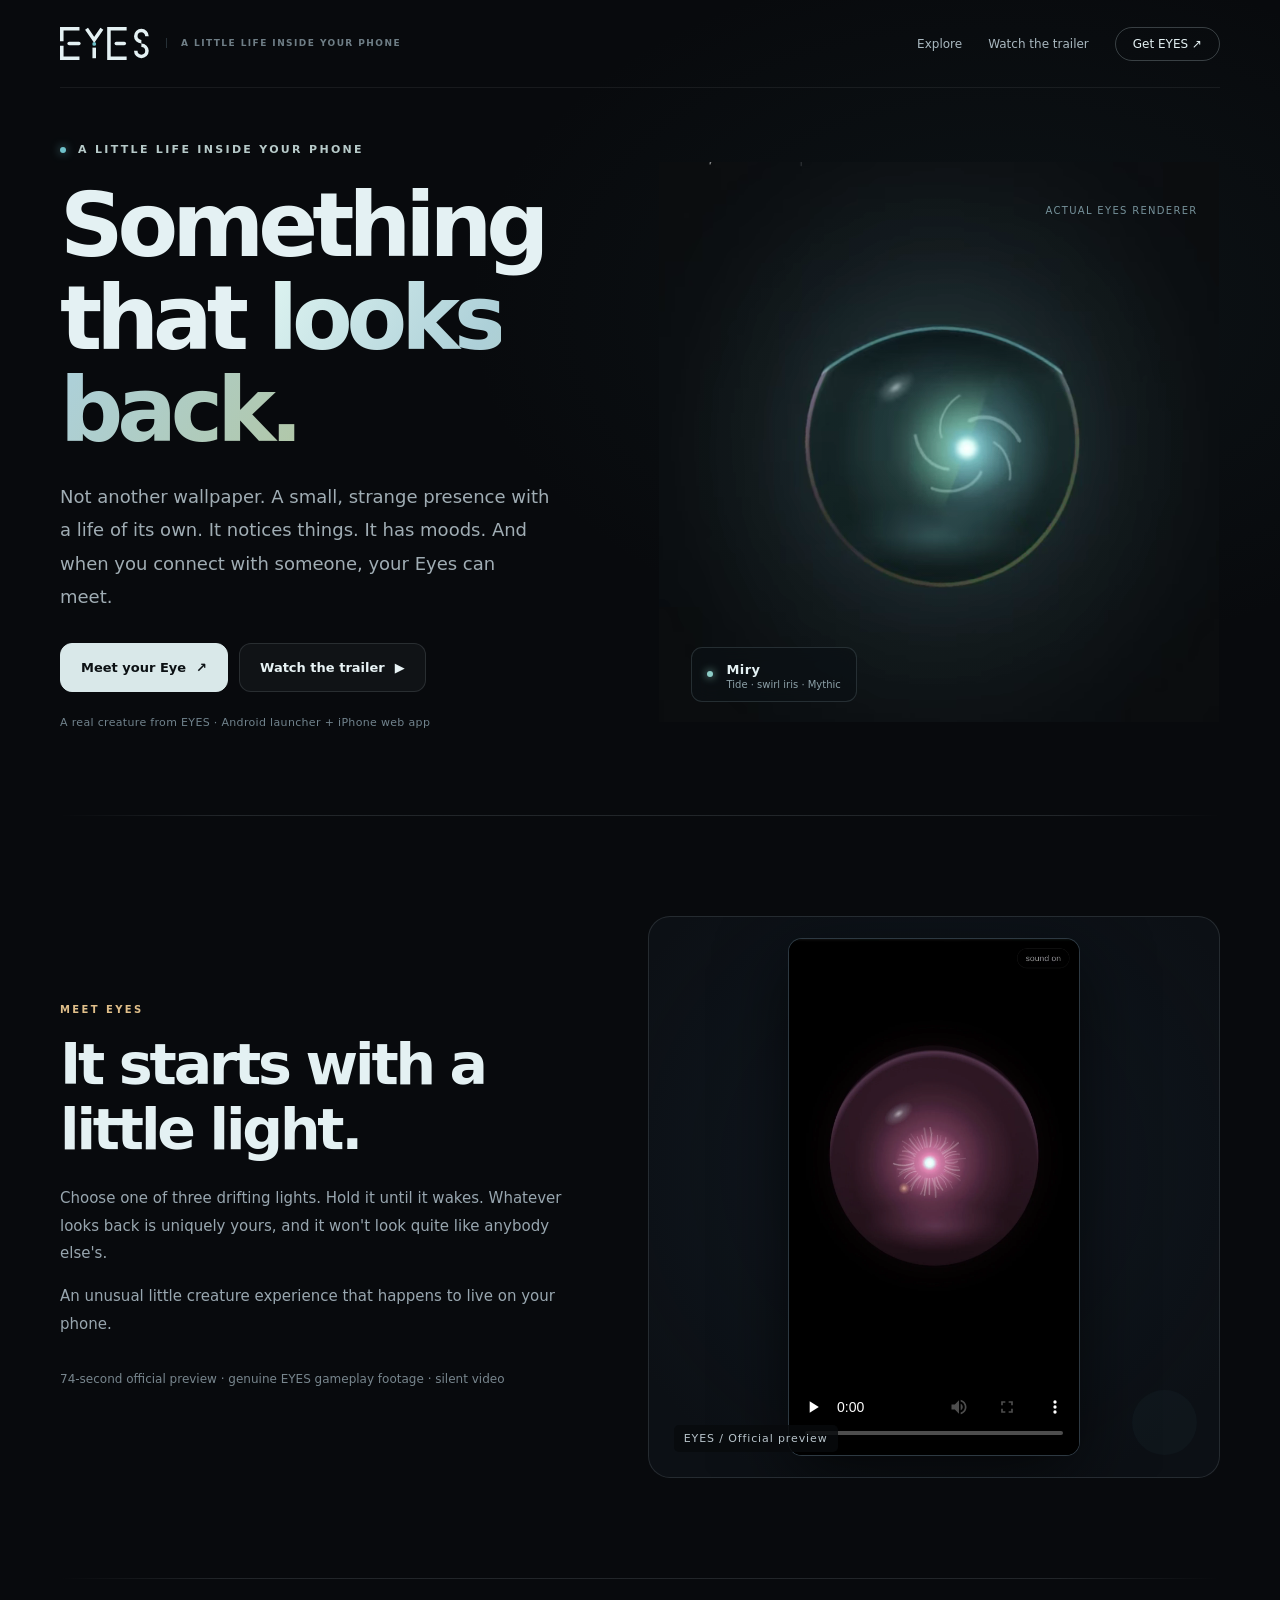
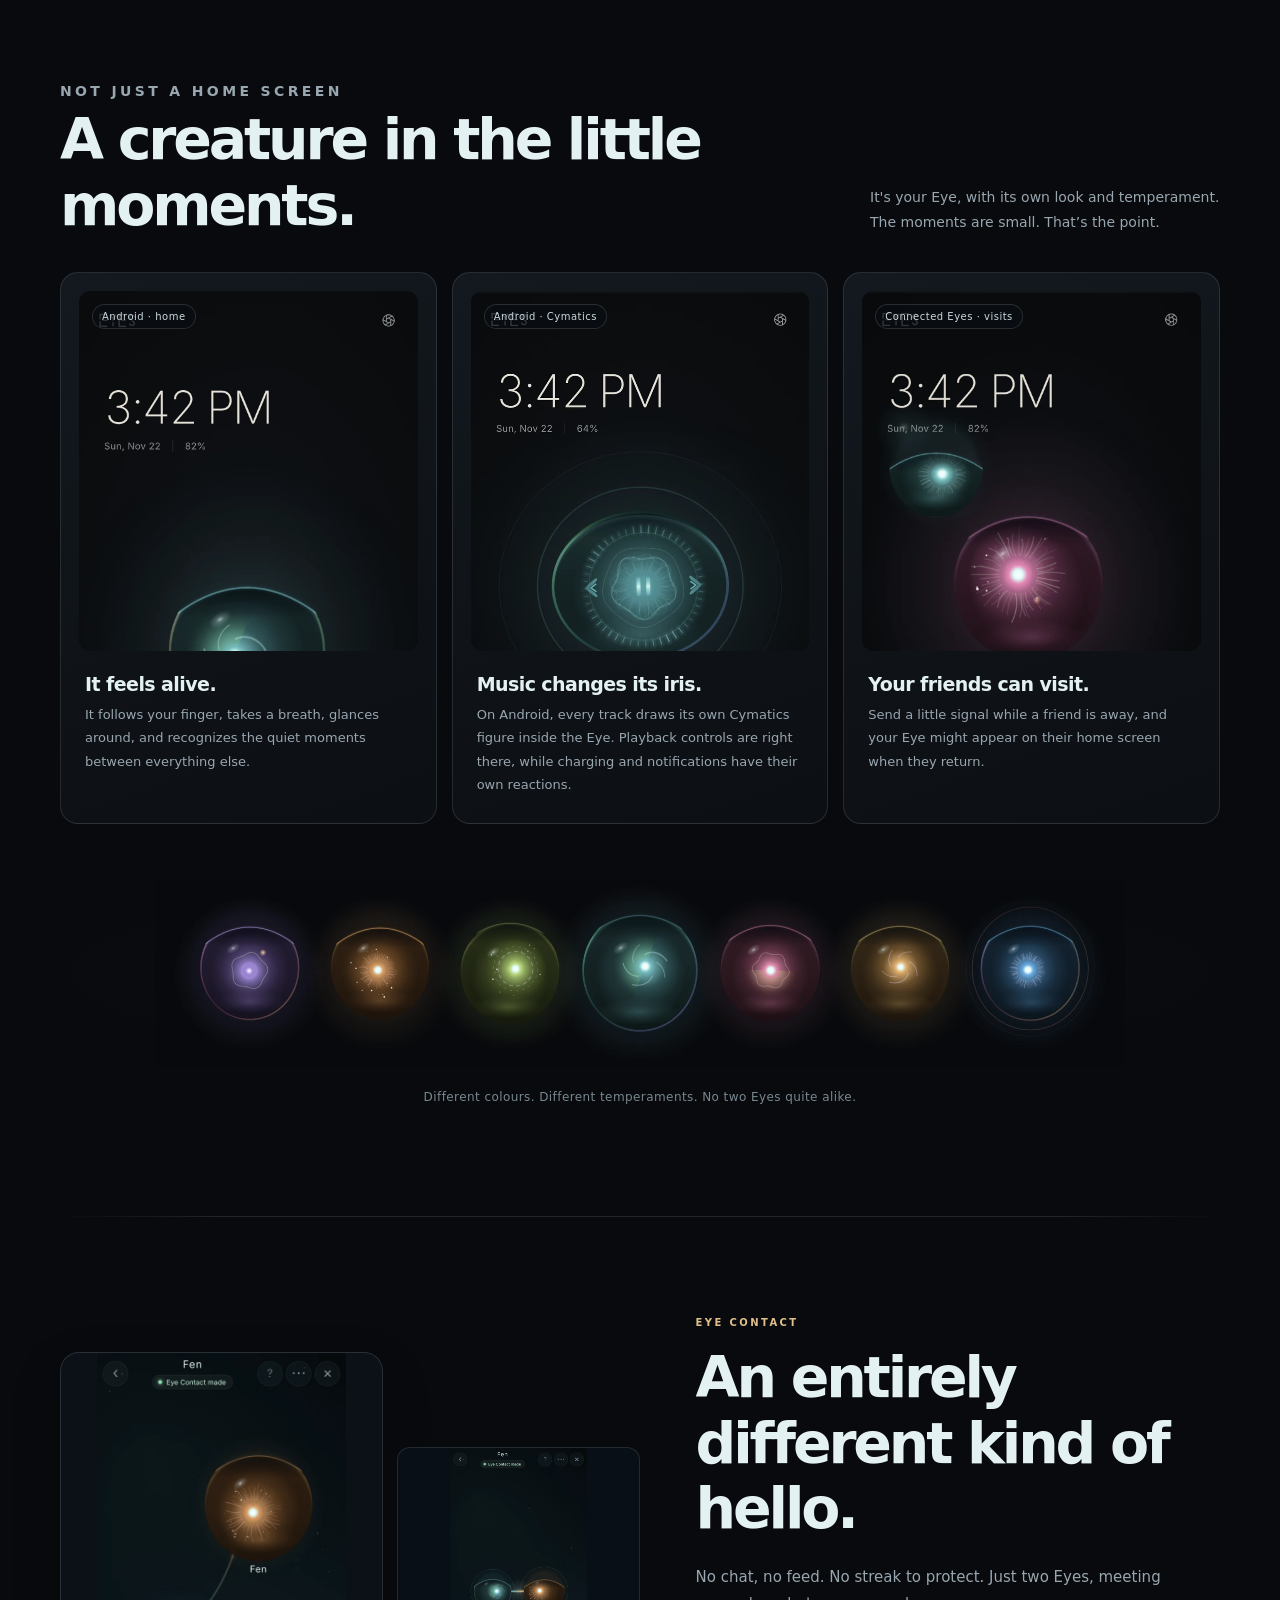
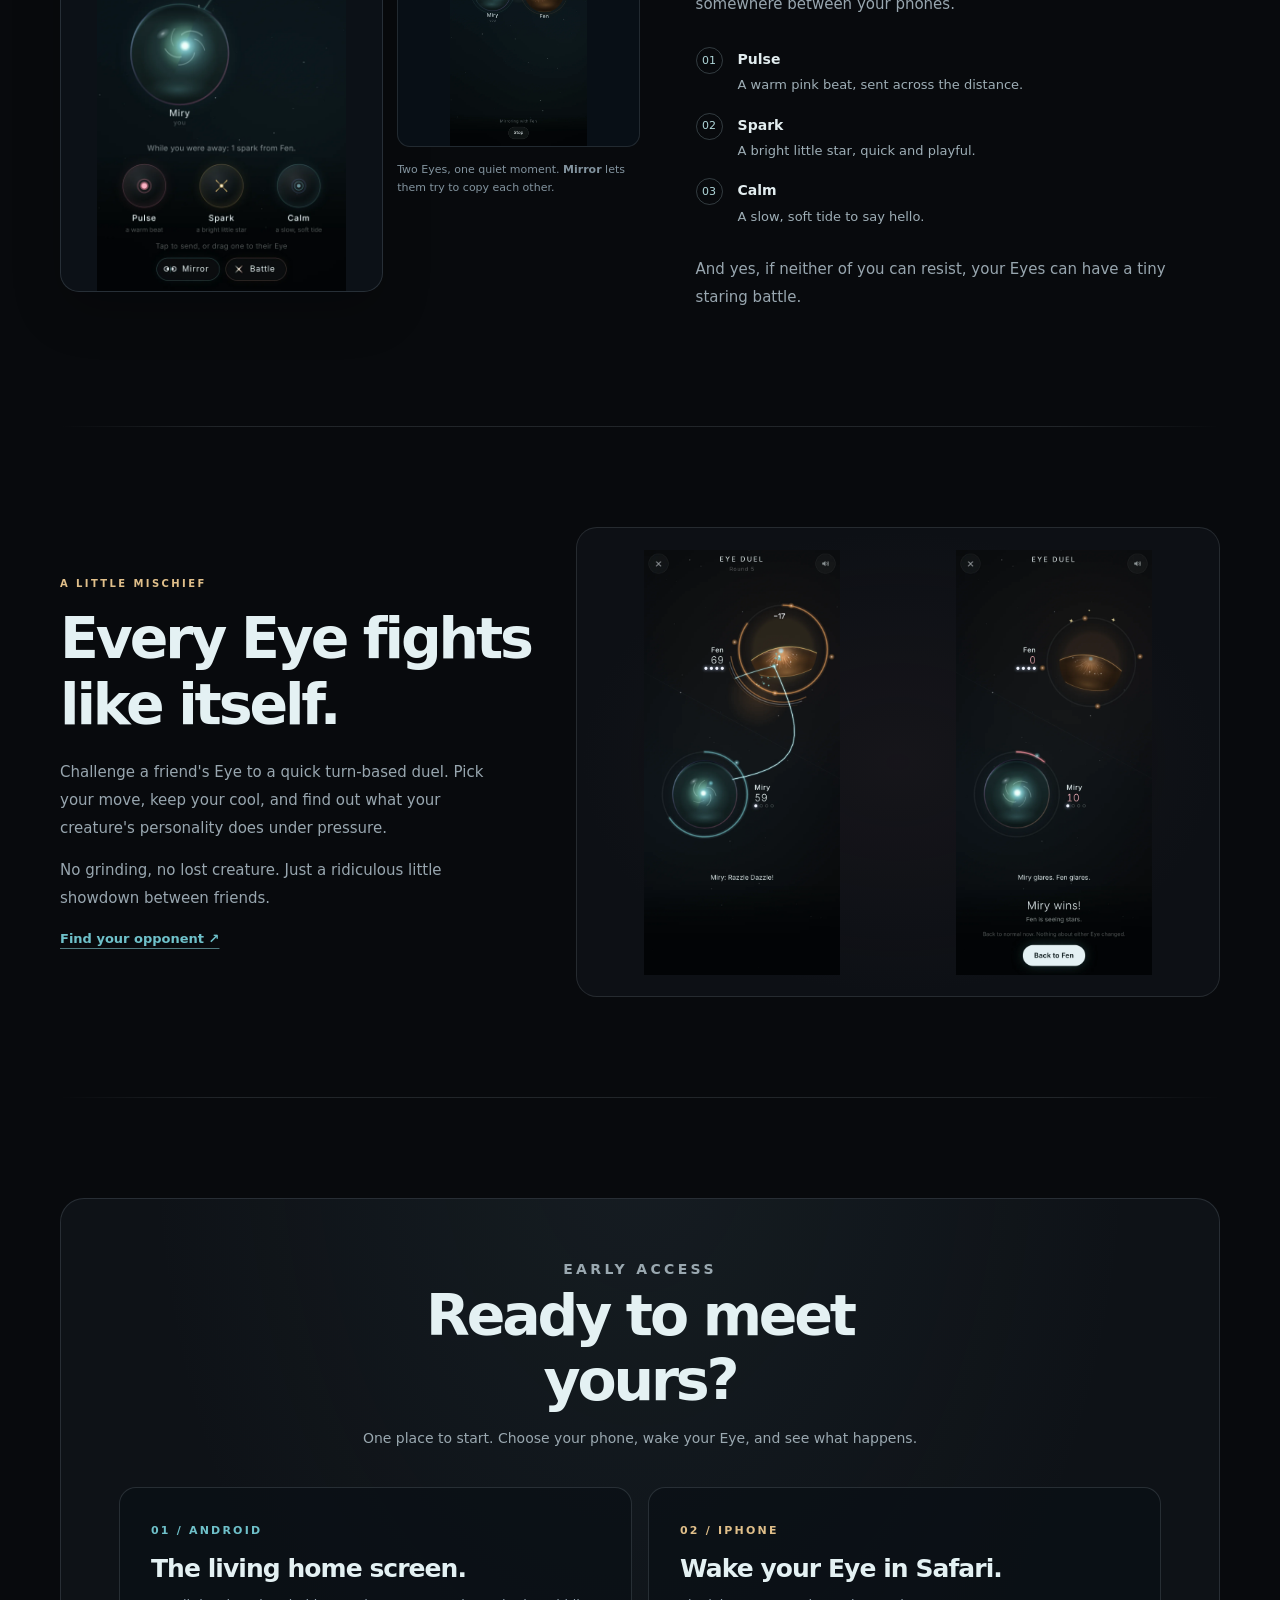
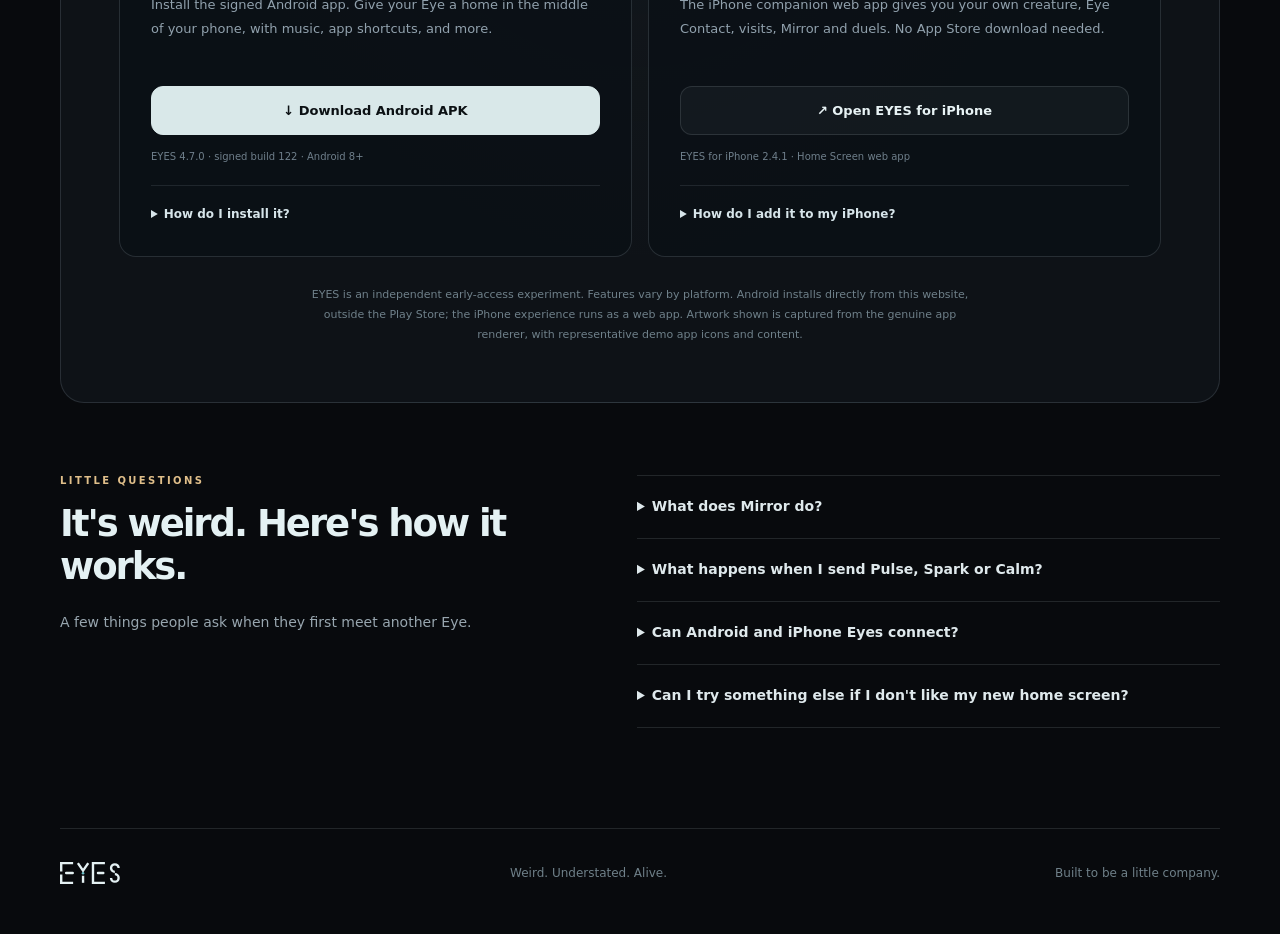
==== commit eb979419: "Publish permanently signed Android build 122 and point existing download button to it" ====
--- a/get/index.html
+++ b/get/index.html
@@ -159,7 +159,7 @@
         <div class="download-wrap">
           <div class="download-head"><p class="kicker">Early access</p><h2 id="download-title">Ready to meet yours?</h2><p>One place to start. Choose your phone, wake your Eye, and see what happens.</p></div>
           <div class="platforms">
-            <article class="platform"><span class="platform-head">01 / Android</span><h3>The living home screen.</h3><p>Install the signed Android app. Give your Eye a home in the middle of your phone, with music, app shortcuts, and more.</p><a class="button primary" href="./EYES_4.4.2_build105_signed.apk" download="EYES_4.4.2_build105_signed.apk">↓ Download Android APK</a><div class="version">EYES 4.4.2 · signed build 105 · Android 8+</div>
+            <article class="platform"><span class="platform-head">01 / Android</span><h3>The living home screen.</h3><p>Install the signed Android app. Give your Eye a home in the middle of your phone, with music, app shortcuts, and more.</p><a class="button primary" href="./EYES_4.7.0_build122_SIGNED.apk" download="EYES_4.7.0_build122_SIGNED.apk">↓ Download Android APK</a><div class="version">EYES 4.7.0 · signed build 122 · Android 8+</div>
               <details><summary>How do I install it?</summary><ol><li>Download the APK and open it from <strong>Files</strong> or <strong>Downloads</strong>.</li><li>If Android asks, allow your browser or Files app to install this downloaded app, then tap <strong>Install</strong>.</li><li>Open EYES and wake your Eye. In <strong>The Optic → Make EYES home</strong>, choose EYES as your default launcher.</li><li>Optional: give access to notifications and music in The Optic.</li></ol><p>To switch back, use Android Settings → Apps → Default apps → Home app. Only install software from sources you trust.</p></details>
             </article>
             <article class="platform iphone"><span class="platform-head">02 / iPhone</span><h3>Wake your Eye in Safari.</h3><p>The iPhone companion web app gives you your own creature, Eye Contact, visits, Mirror and duels. No App Store download needed.</p><a class="button secondary" href="../">↗ Open EYES for iPhone</a><div class="version">EYES for iPhone 2.4.1 · Home Screen web app</div>
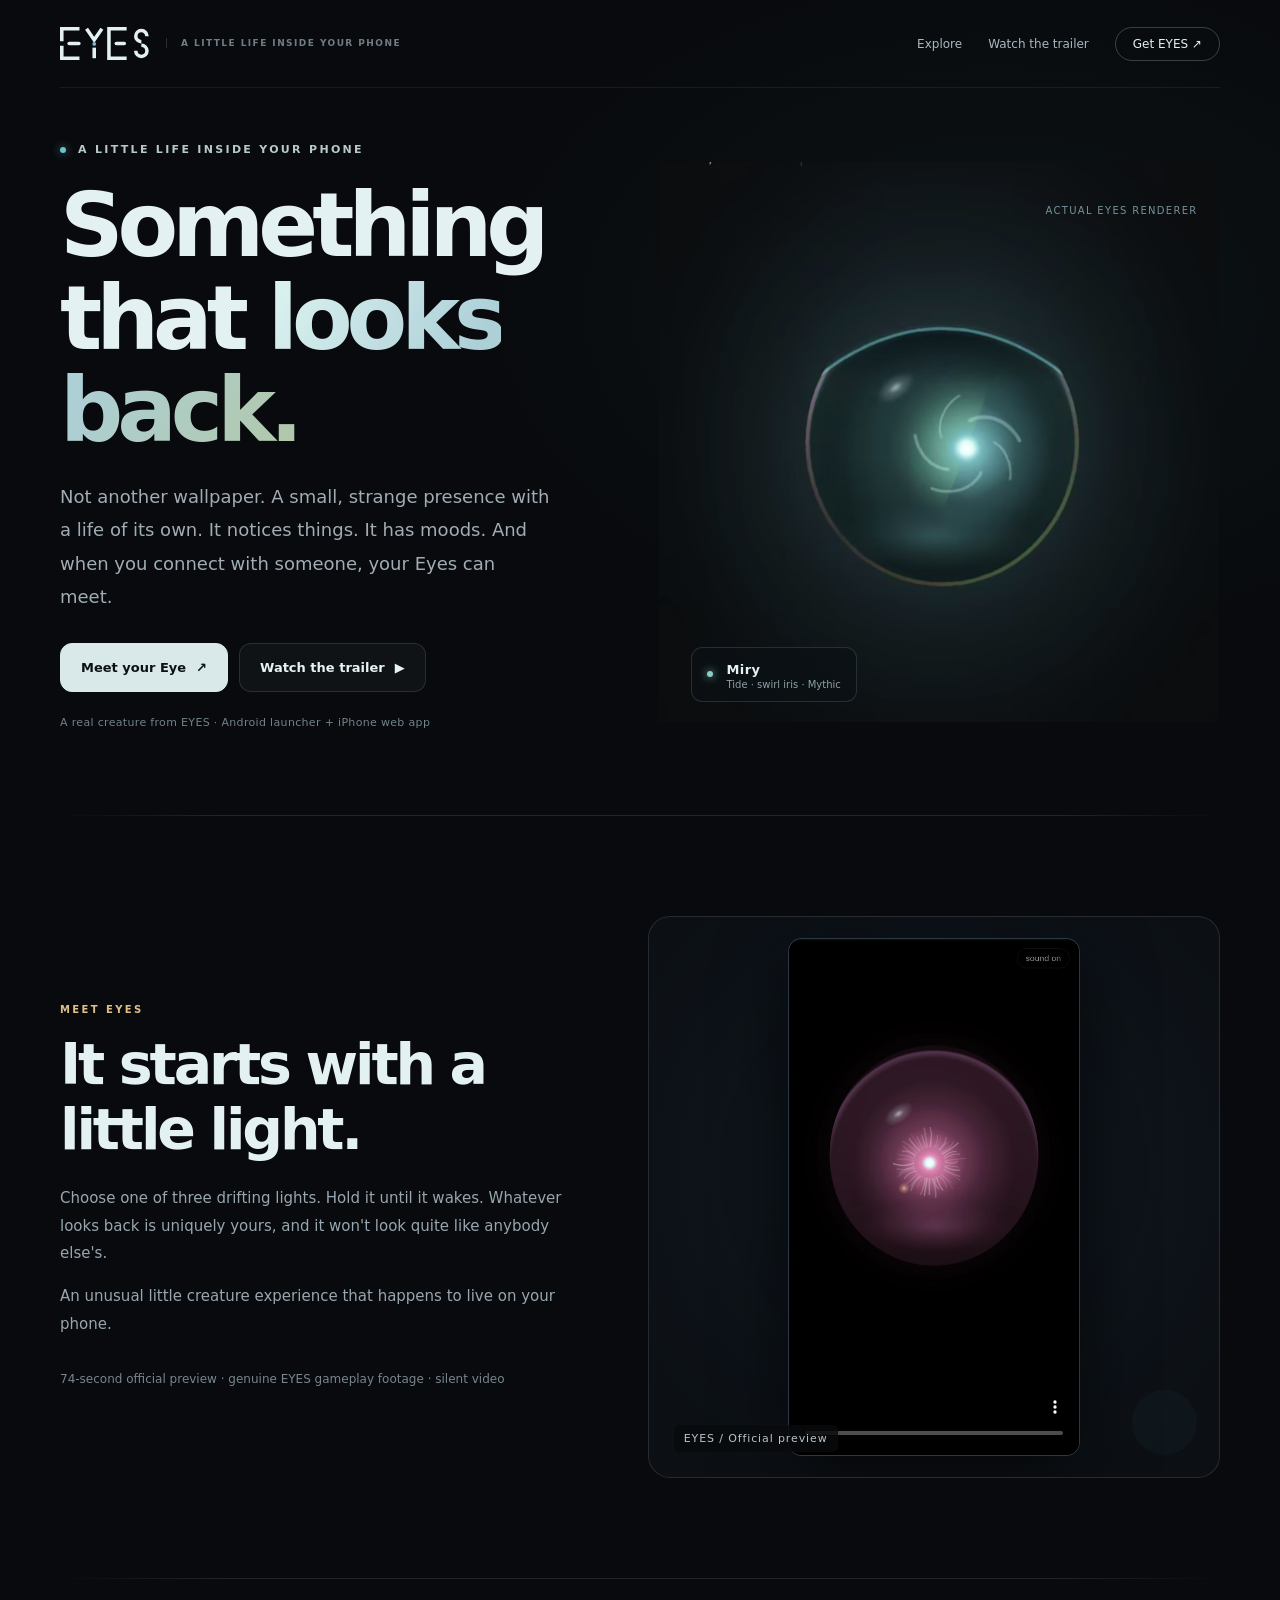
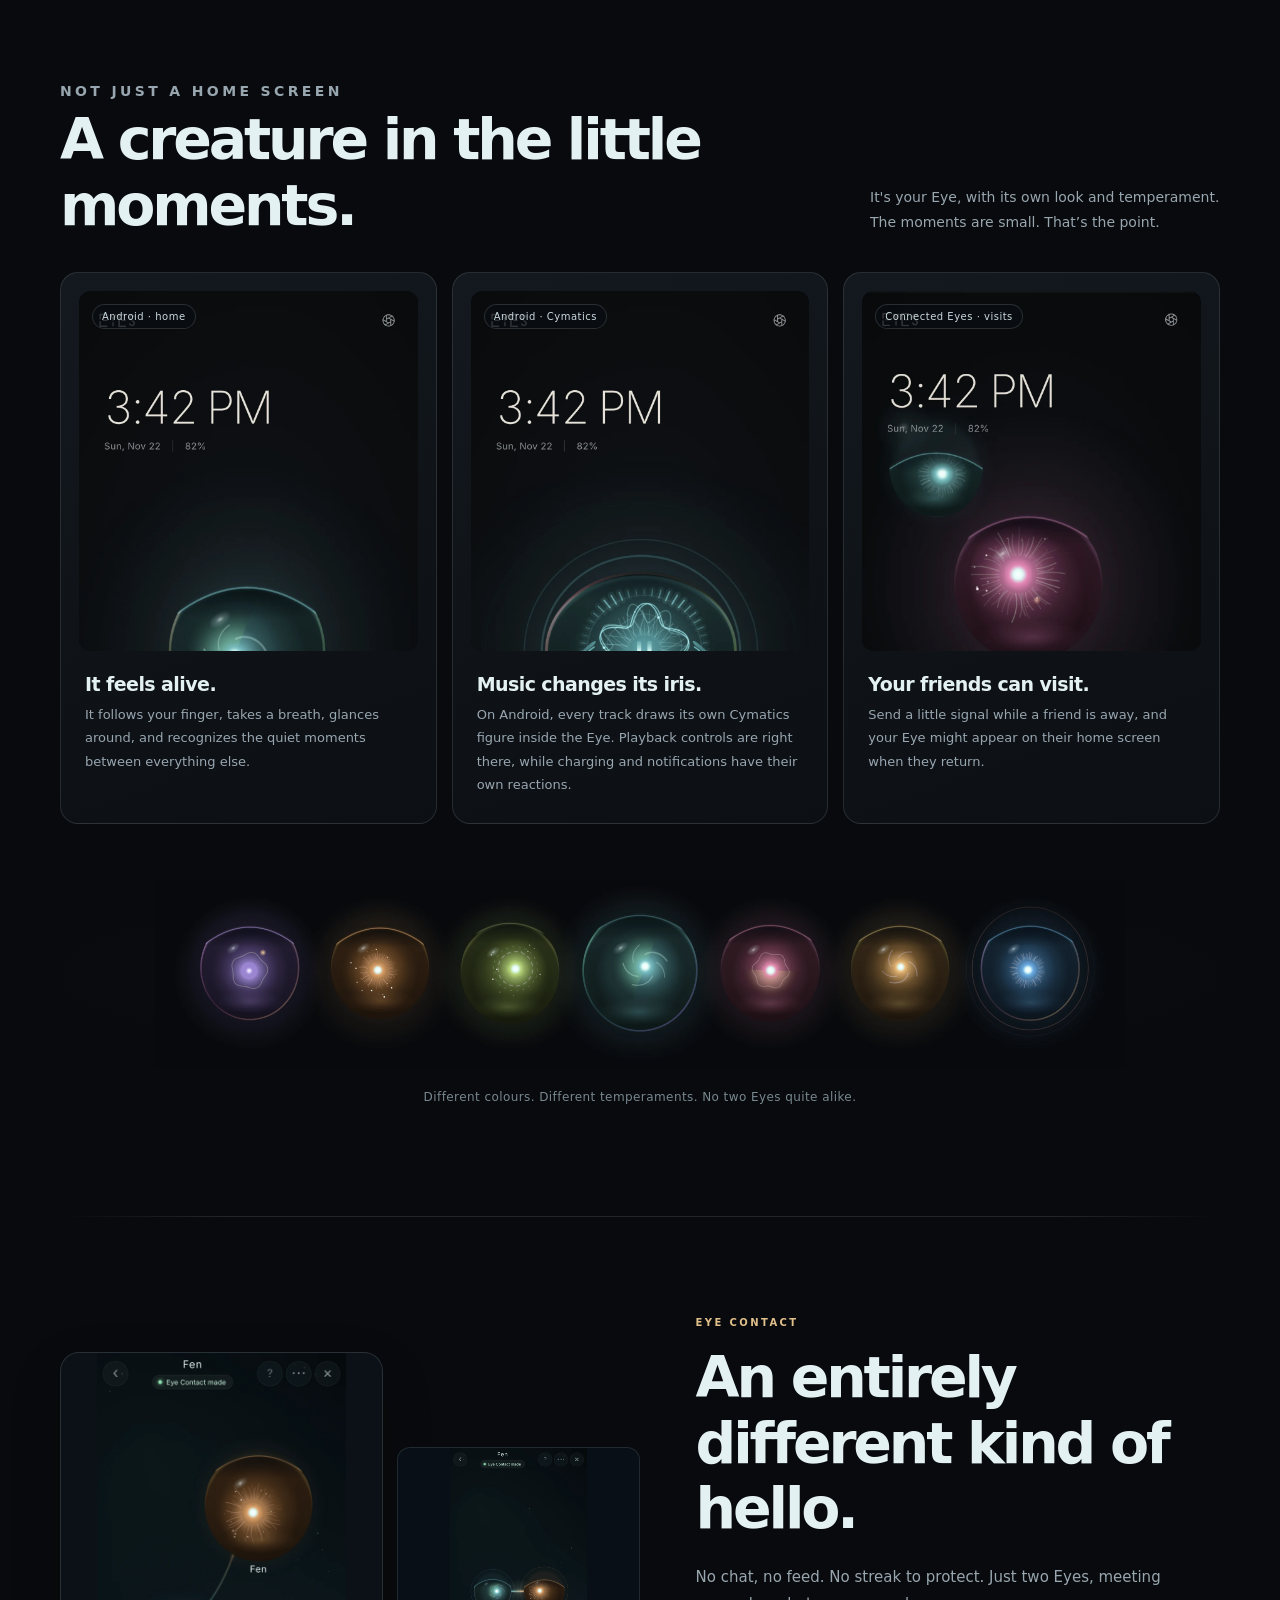
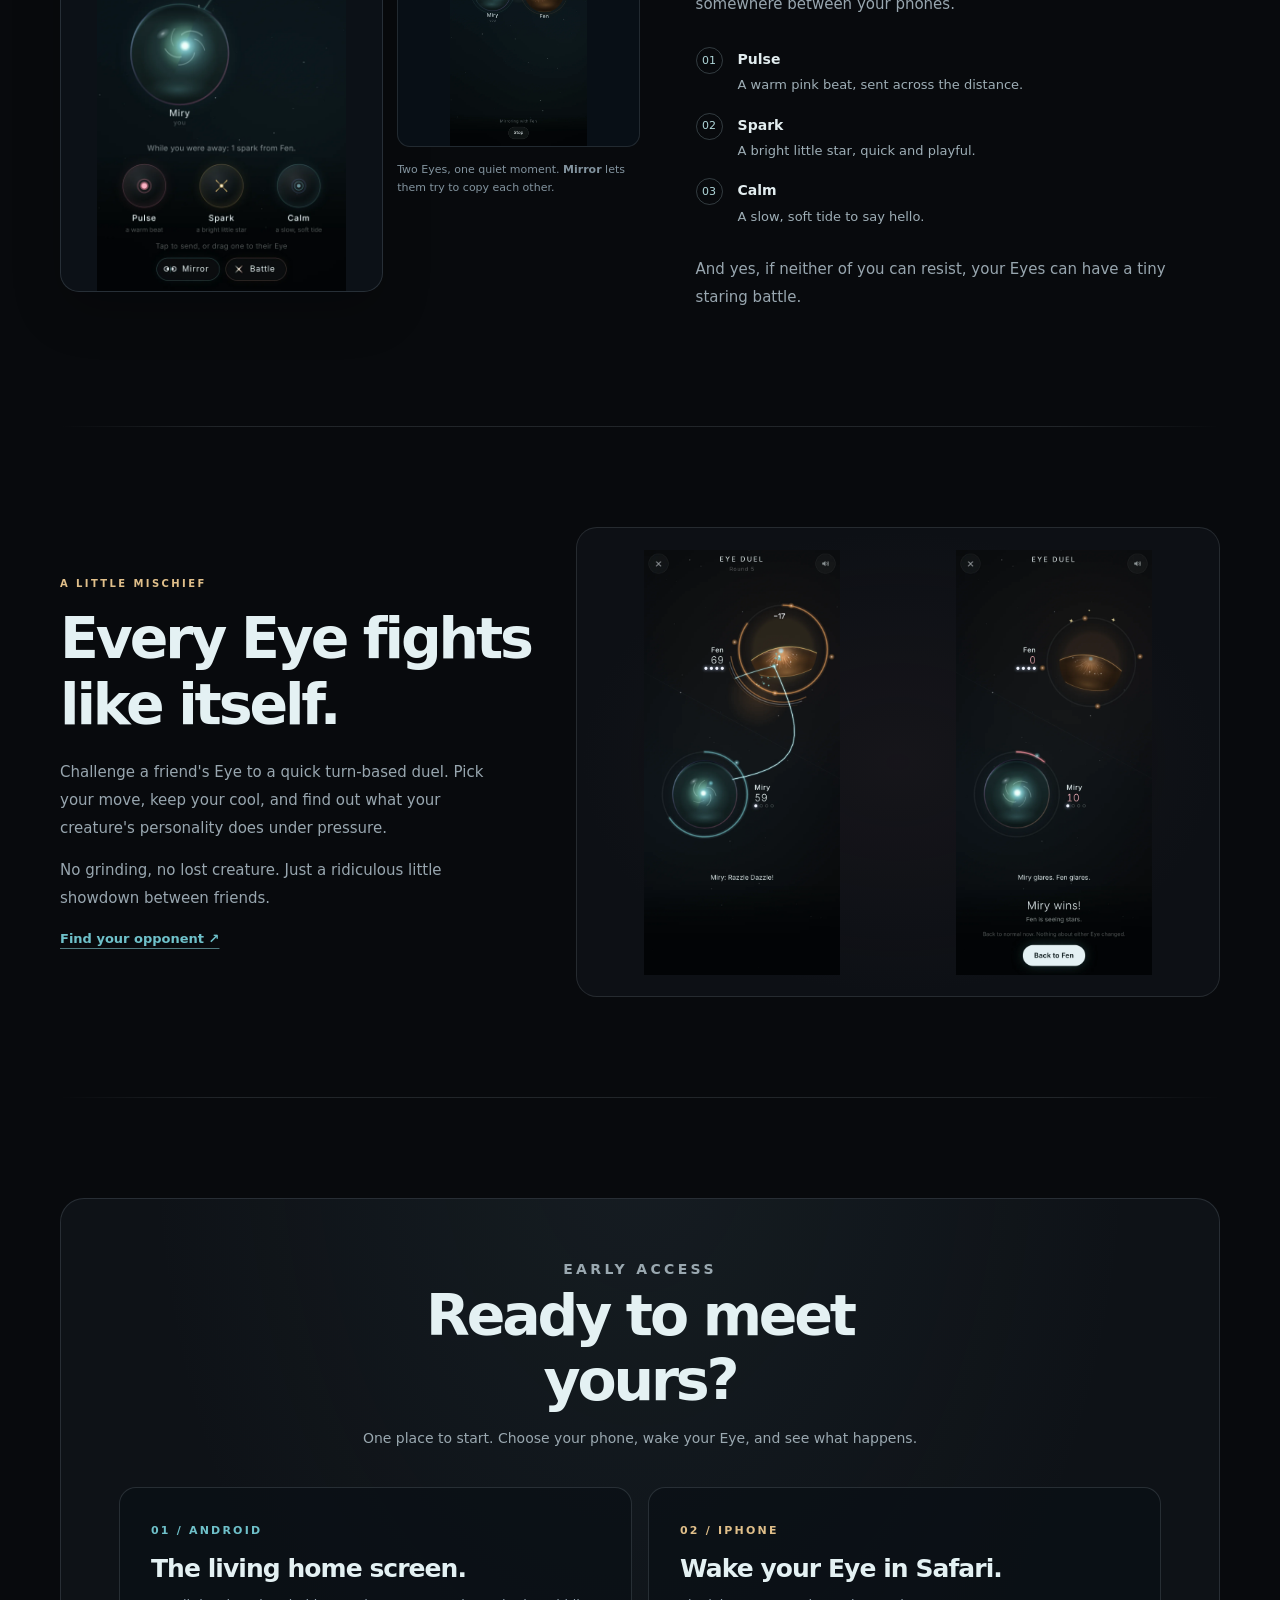
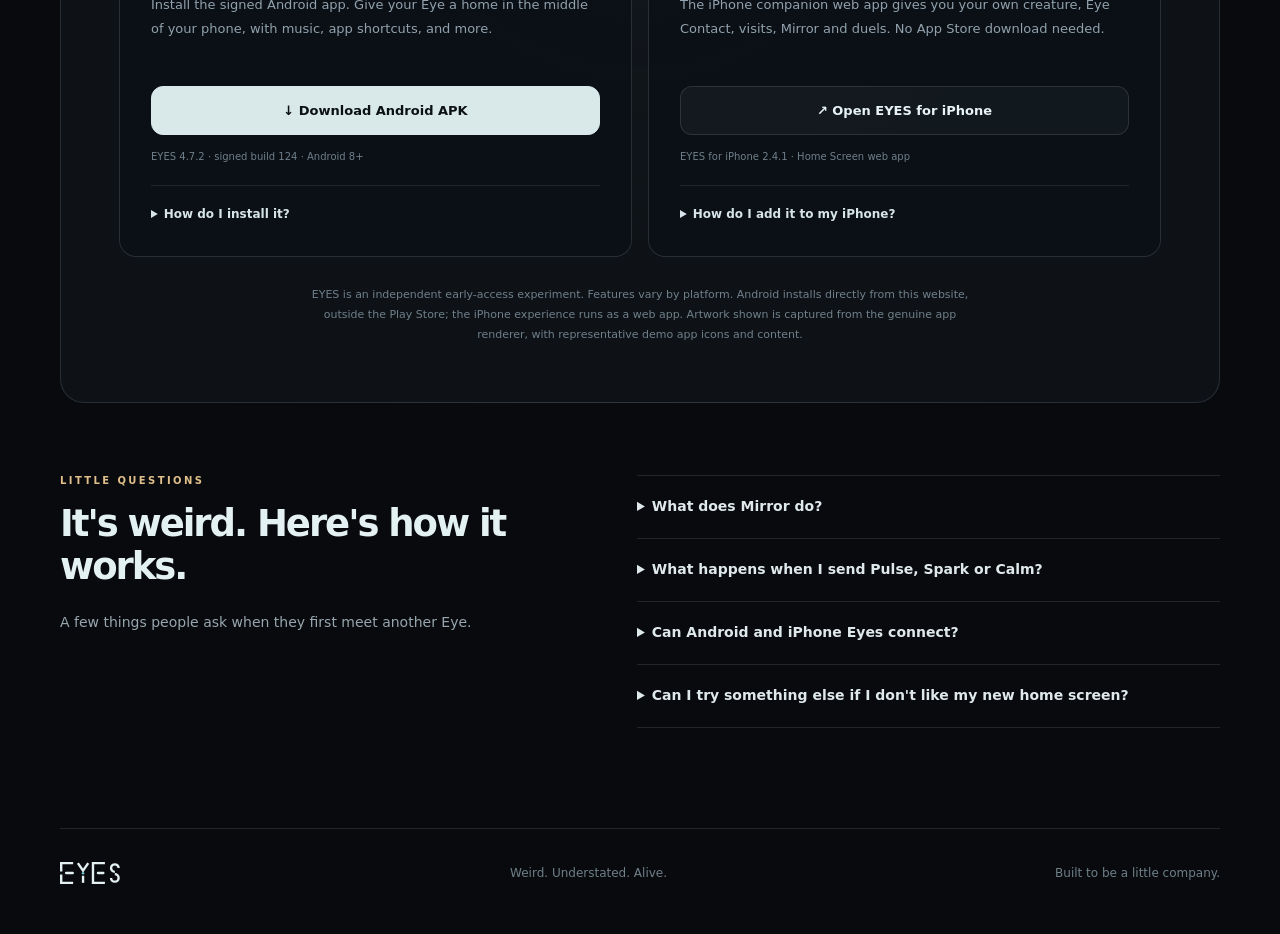
==== commit c8efeeb7: "Publish tested Volume Iris Android 4.7.2 build 124" ====
--- a/get/index.html
+++ b/get/index.html
@@ -159,7 +159,7 @@
         <div class="download-wrap">
           <div class="download-head"><p class="kicker">Early access</p><h2 id="download-title">Ready to meet yours?</h2><p>One place to start. Choose your phone, wake your Eye, and see what happens.</p></div>
           <div class="platforms">
-            <article class="platform"><span class="platform-head">01 / Android</span><h3>The living home screen.</h3><p>Install the signed Android app. Give your Eye a home in the middle of your phone, with music, app shortcuts, and more.</p><a class="button primary" href="./EYES_4.7.0_build122_SIGNED.apk" download="EYES_4.7.0_build122_SIGNED.apk">↓ Download Android APK</a><div class="version">EYES 4.7.0 · signed build 122 · Android 8+</div>
+            <article class="platform"><span class="platform-head">01 / Android</span><h3>The living home screen.</h3><p>Install the signed Android app. Give your Eye a home in the middle of your phone, with music, app shortcuts, and more.</p><a class="button primary" href="./EYES_4.7.2_build124_SIGNED.apk" download="EYES_4.7.2_build124_SIGNED.apk">↓ Download Android APK</a><div class="version">EYES 4.7.2 · signed build 124 · Android 8+</div>
               <details><summary>How do I install it?</summary><ol><li>Download the APK and open it from <strong>Files</strong> or <strong>Downloads</strong>.</li><li>If Android asks, allow your browser or Files app to install this downloaded app, then tap <strong>Install</strong>.</li><li>Open EYES and wake your Eye. In <strong>The Optic → Make EYES home</strong>, choose EYES as your default launcher.</li><li>Optional: give access to notifications and music in The Optic.</li></ol><p>To switch back, use Android Settings → Apps → Default apps → Home app. Only install software from sources you trust.</p></details>
             </article>
             <article class="platform iphone"><span class="platform-head">02 / iPhone</span><h3>Wake your Eye in Safari.</h3><p>The iPhone companion web app gives you your own creature, Eye Contact, visits, Mirror and duels. No App Store download needed.</p><a class="button secondary" href="../">↗ Open EYES for iPhone</a><div class="version">EYES for iPhone 2.4.1 · Home Screen web app</div>
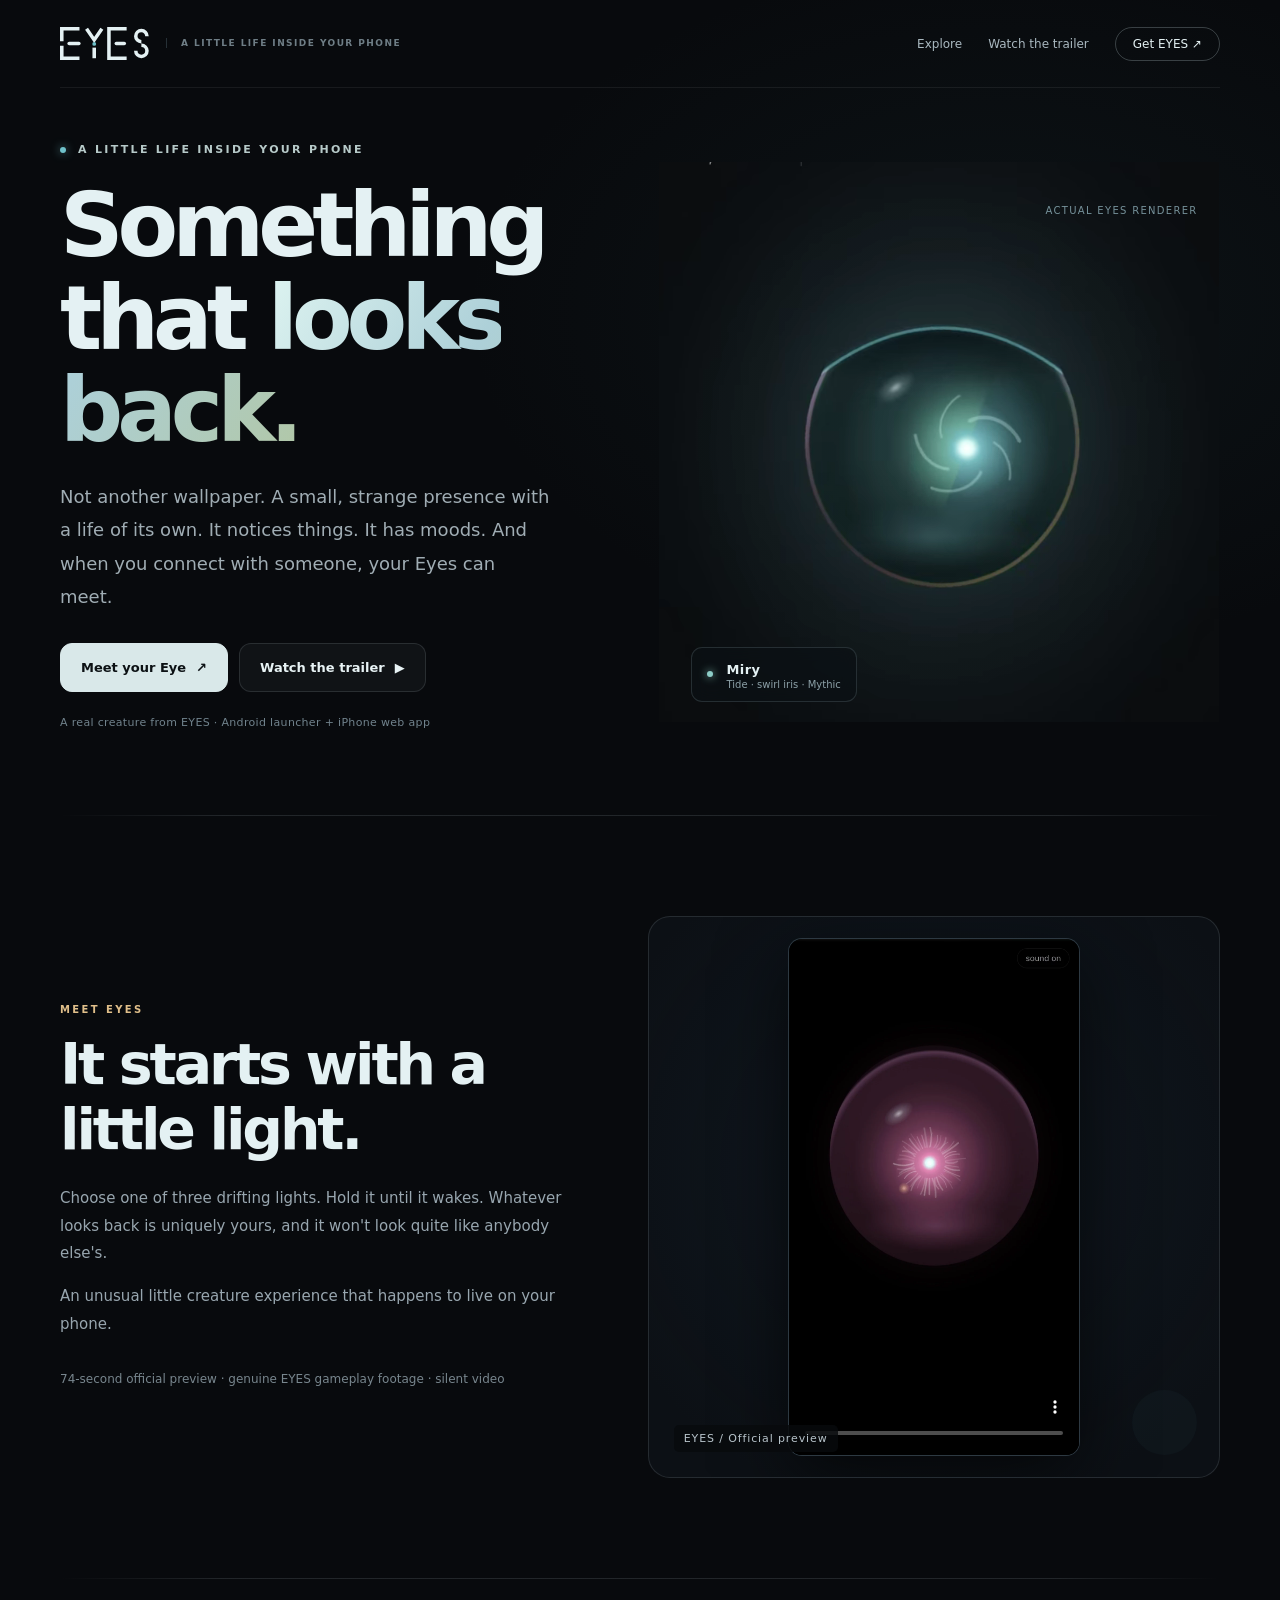
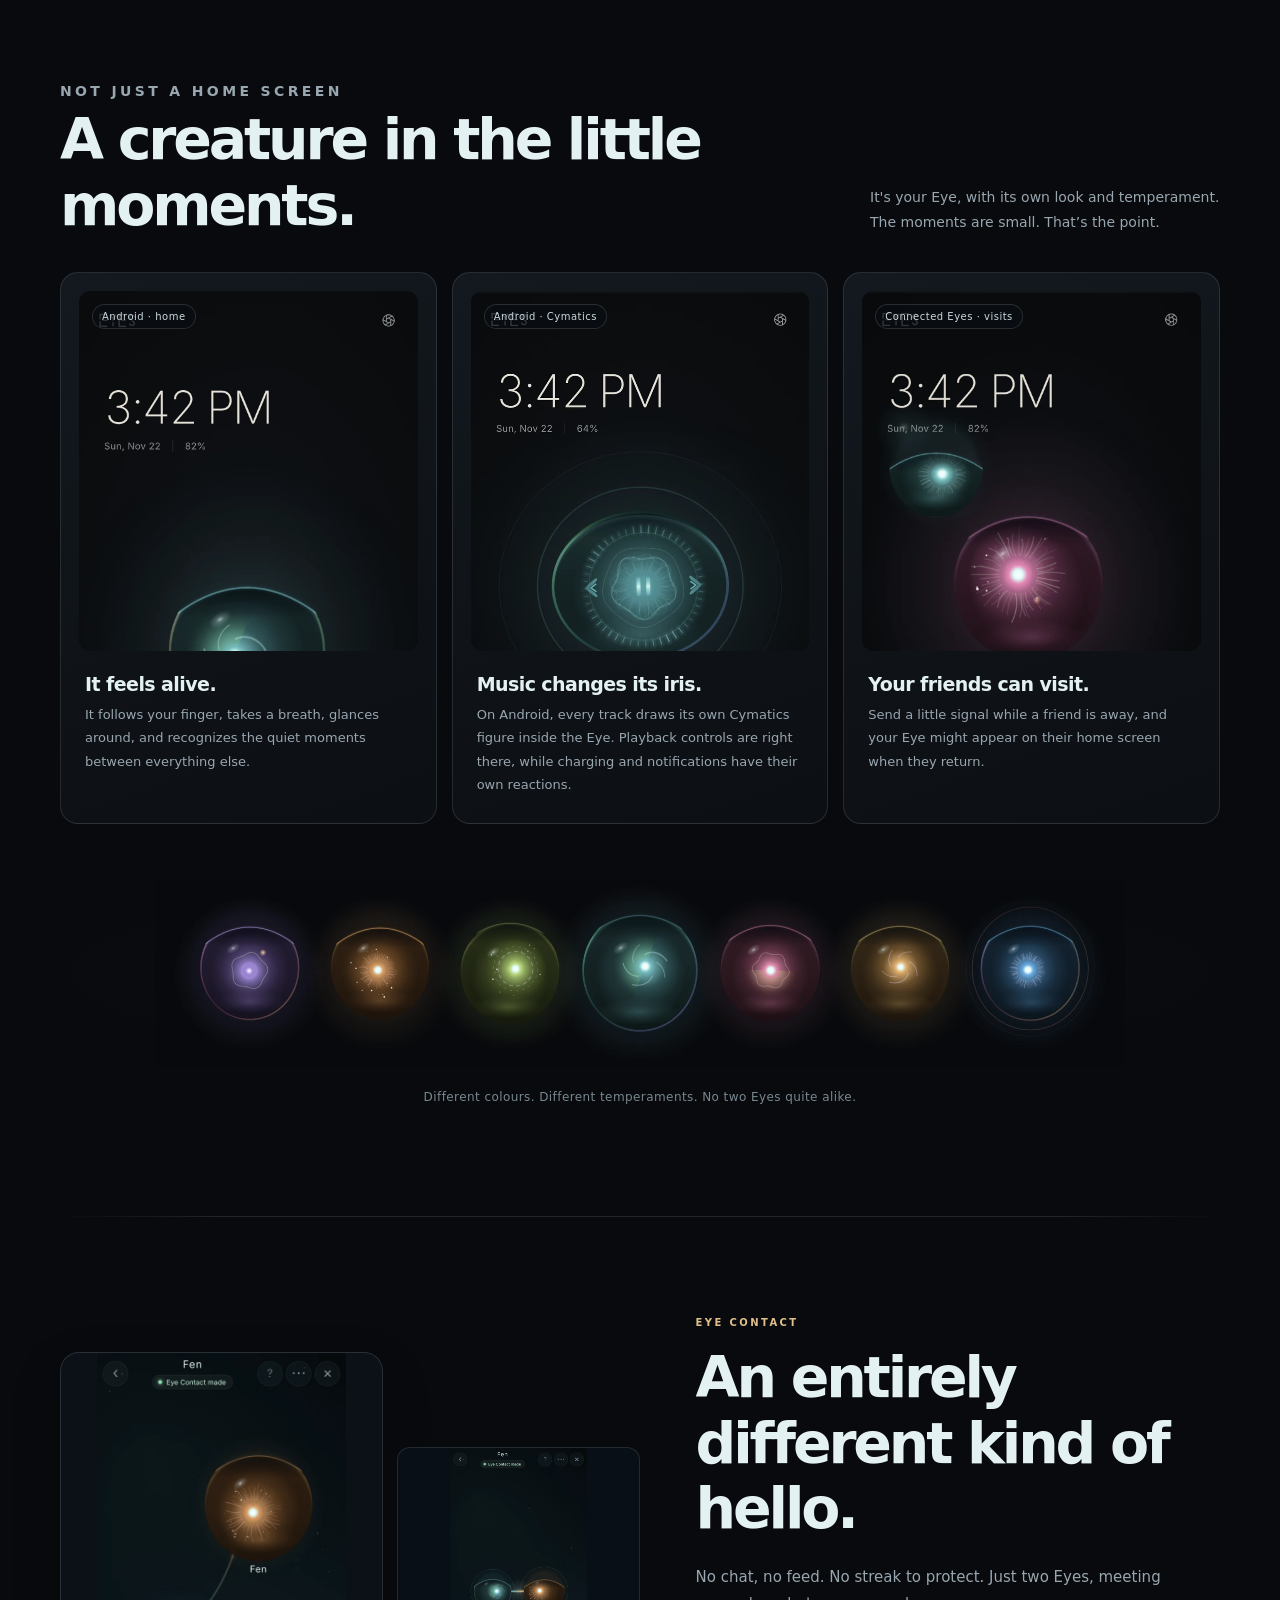
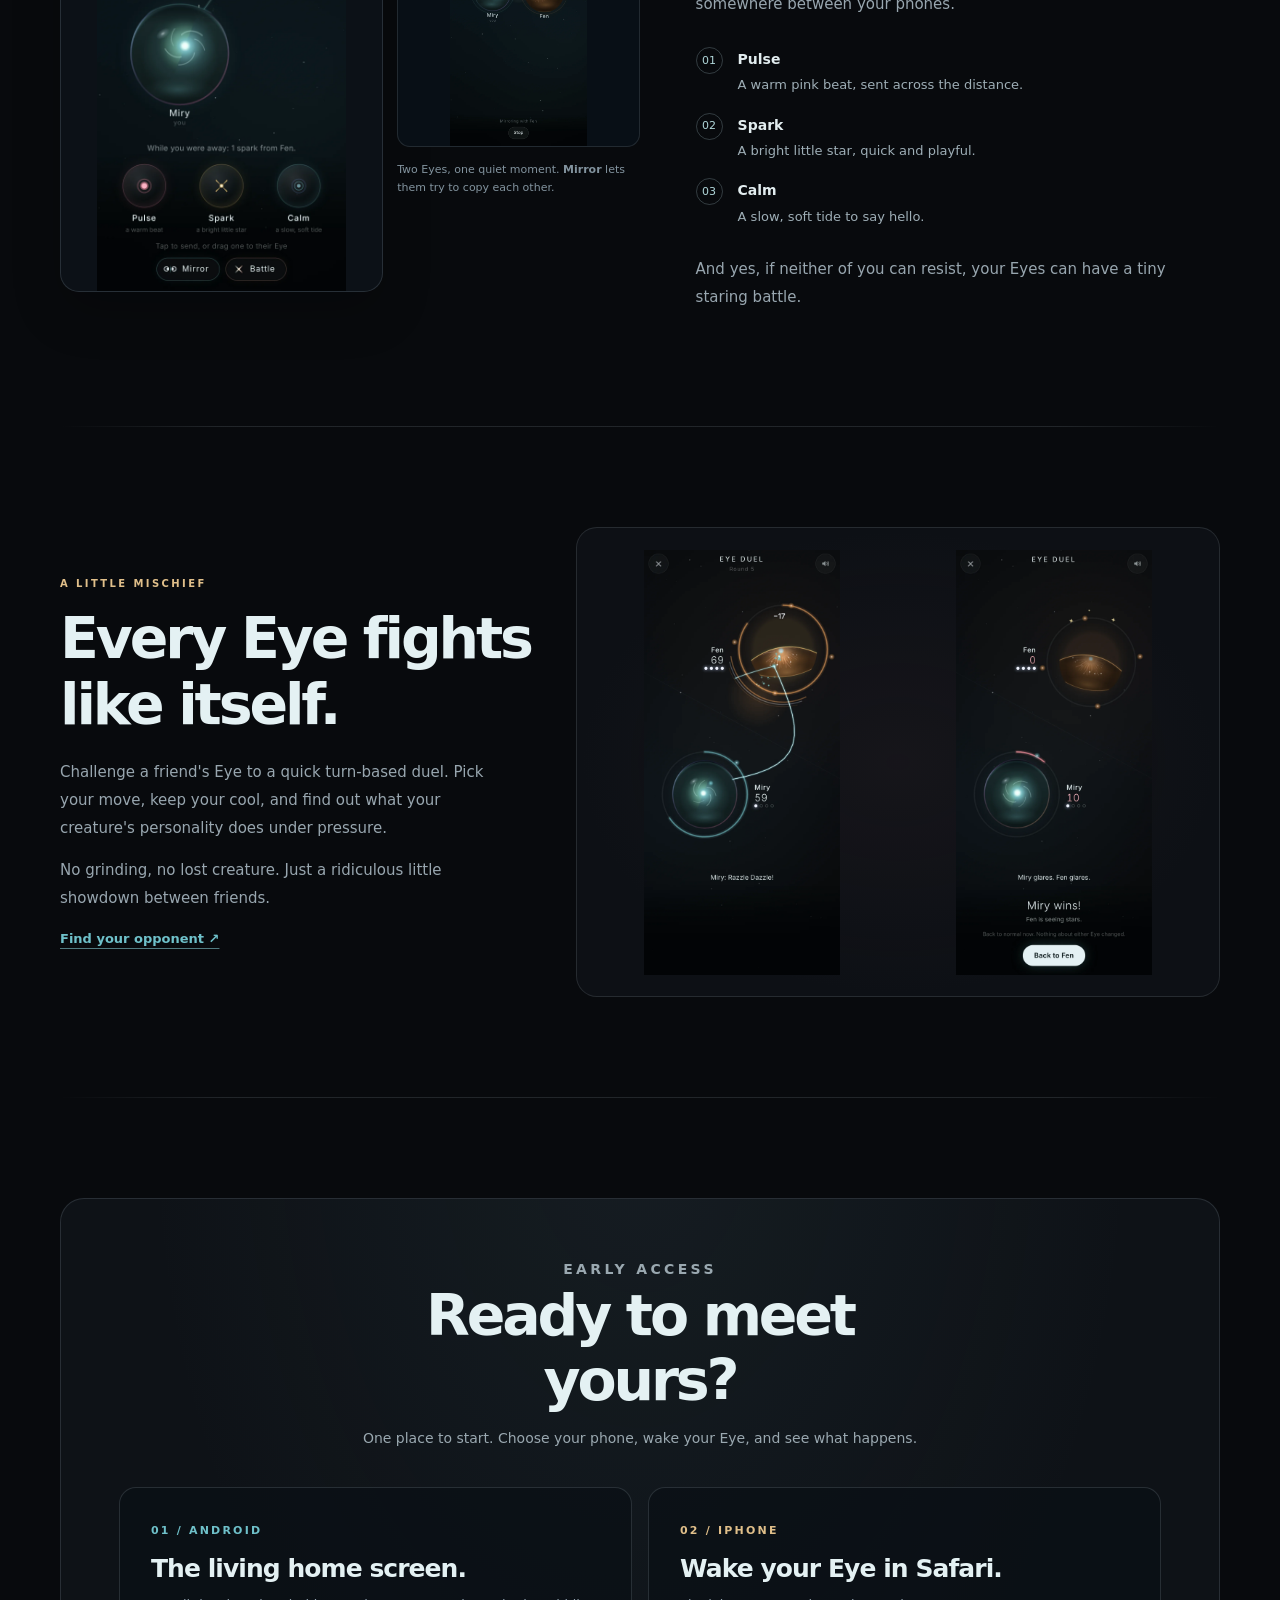
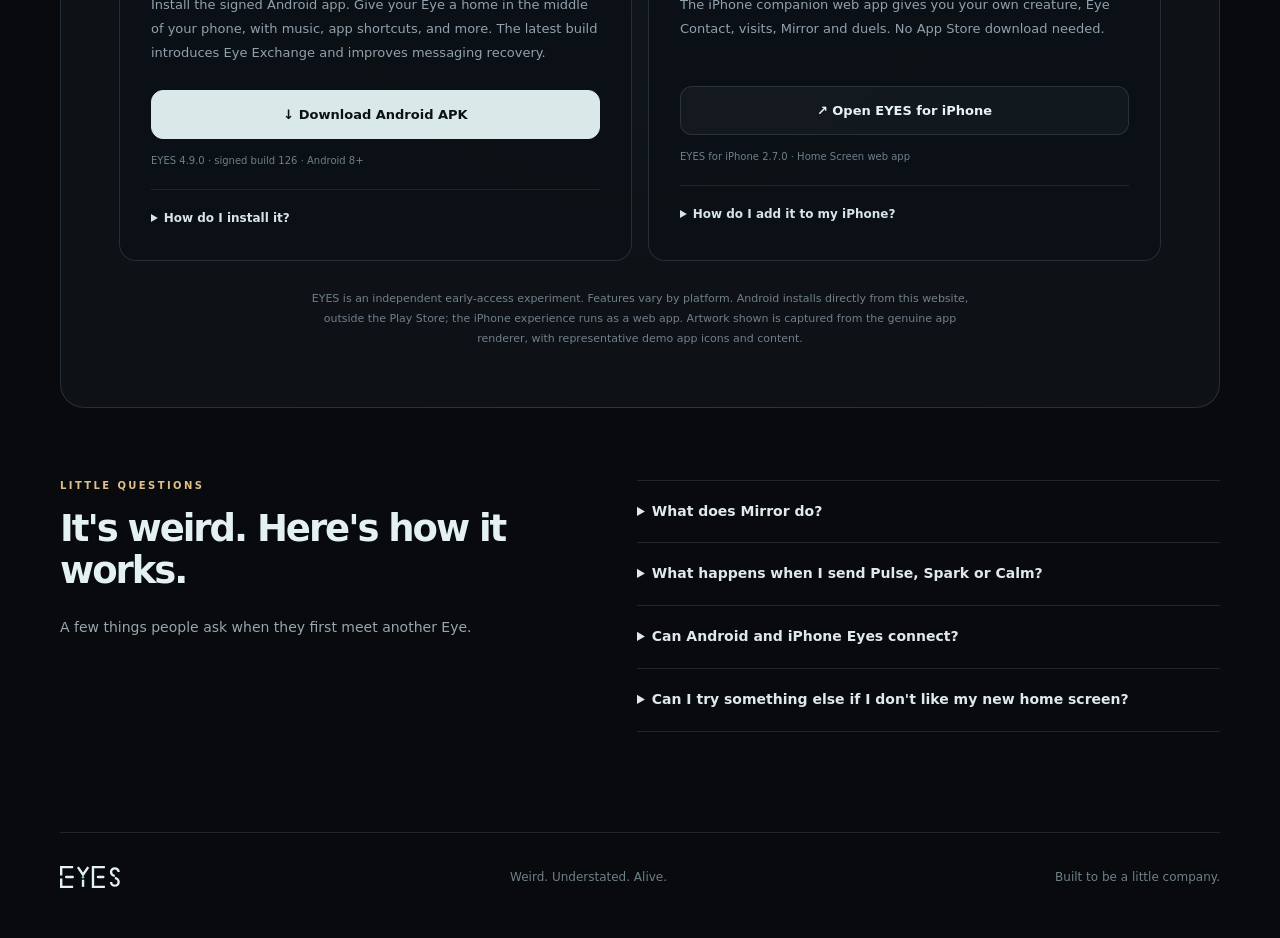
==== commit d258239d: "Publish EYES 4.9.0 build 126 with messaging fixes on download site" ====
--- a/get/index.html
+++ b/get/index.html
@@ -159,10 +159,10 @@
         <div class="download-wrap">
           <div class="download-head"><p class="kicker">Early access</p><h2 id="download-title">Ready to meet yours?</h2><p>One place to start. Choose your phone, wake your Eye, and see what happens.</p></div>
           <div class="platforms">
-            <article class="platform"><span class="platform-head">01 / Android</span><h3>The living home screen.</h3><p>Install the signed Android app. Give your Eye a home in the middle of your phone, with music, app shortcuts, and more.</p><a class="button primary" href="./EYES_4.7.2_build124_SIGNED.apk" download="EYES_4.7.2_build124_SIGNED.apk">↓ Download Android APK</a><div class="version">EYES 4.7.2 · signed build 124 · Android 8+</div>
-              <details><summary>How do I install it?</summary><ol><li>Download the APK and open it from <strong>Files</strong> or <strong>Downloads</strong>.</li><li>If Android asks, allow your browser or Files app to install this downloaded app, then tap <strong>Install</strong>.</li><li>Open EYES and wake your Eye. In <strong>The Optic → Make EYES home</strong>, choose EYES as your default launcher.</li><li>Optional: give access to notifications and music in The Optic.</li></ol><p>To switch back, use Android Settings → Apps → Default apps → Home app. Only install software from sources you trust.</p></details>
+            <article class="platform"><span class="platform-head">01 / Android</span><h3>The living home screen.</h3><p>Install the signed Android app. Give your Eye a home in the middle of your phone, with music, app shortcuts, and more. The latest build introduces Eye Exchange and improves messaging recovery.</p><a class="button primary" href="./EYES_4.9.0_build126_SIGNED.apk" download="EYES_4.9.0_build126_SIGNED.apk">↓ Download Android APK</a><div class="version">EYES 4.9.0 · signed build 126 · Android 8+</div>
+              <details><summary>How do I install it?</summary><ol><li>Download the APK and open it from <strong>Files</strong> or <strong>Downloads</strong>.</li><li>If Android asks, allow your browser or Files app to install this downloaded app, then tap <strong>Install</strong>.</li><li>Open EYES and wake your Eye. In <strong>The Optic → Make EYES home</strong>, choose EYES as your default launcher.</li><li>Optional: give access to notifications and music in The Optic.</li></ol><p>Already using EYES? Install this APK over your existing installation to keep your Eye and settings. Do not uninstall first.</p><p>To switch back, use Android Settings → Apps → Default apps → Home app. Only install software from sources you trust.</p></details>
             </article>
-            <article class="platform iphone"><span class="platform-head">02 / iPhone</span><h3>Wake your Eye in Safari.</h3><p>The iPhone companion web app gives you your own creature, Eye Contact, visits, Mirror and duels. No App Store download needed.</p><a class="button secondary" href="../">↗ Open EYES for iPhone</a><div class="version">EYES for iPhone 2.4.1 · Home Screen web app</div>
+            <article class="platform iphone"><span class="platform-head">02 / iPhone</span><h3>Wake your Eye in Safari.</h3><p>The iPhone companion web app gives you your own creature, Eye Contact, visits, Mirror and duels. No App Store download needed.</p><a class="button secondary" href="../">↗ Open EYES for iPhone</a><div class="version">EYES for iPhone 2.7.0 · Home Screen web app</div>
               <details><summary>How do I add it to my iPhone?</summary><ol><li>Open EYES in <strong>Safari</strong>.</li><li>Tap <strong>Share → Add to Home Screen</strong>, then <strong>Add</strong>.</li><li>Open EYES from its new Home Screen icon and wake your Eye there.</li></ol><p>The iPhone version is not a system launcher and cannot control other apps' music or read Android-style notifications.</p></details>
             </article>
           </div>
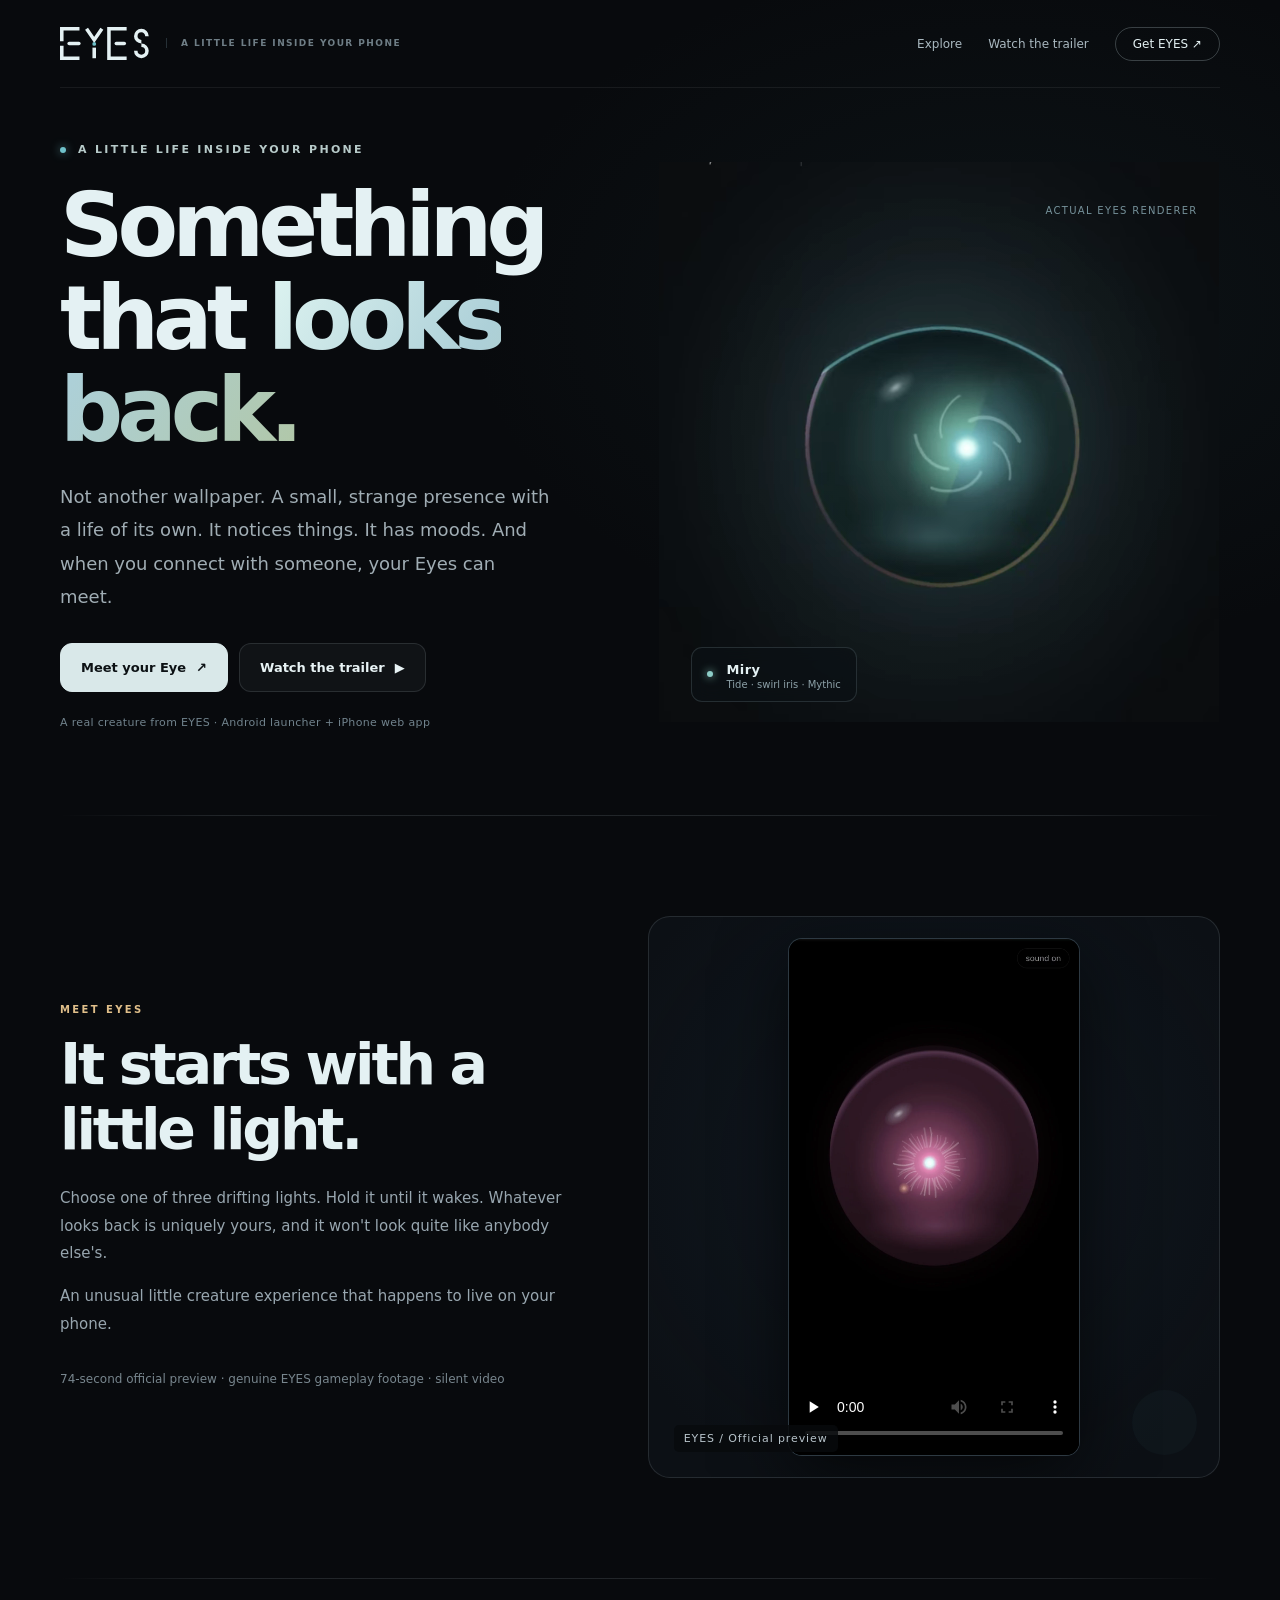
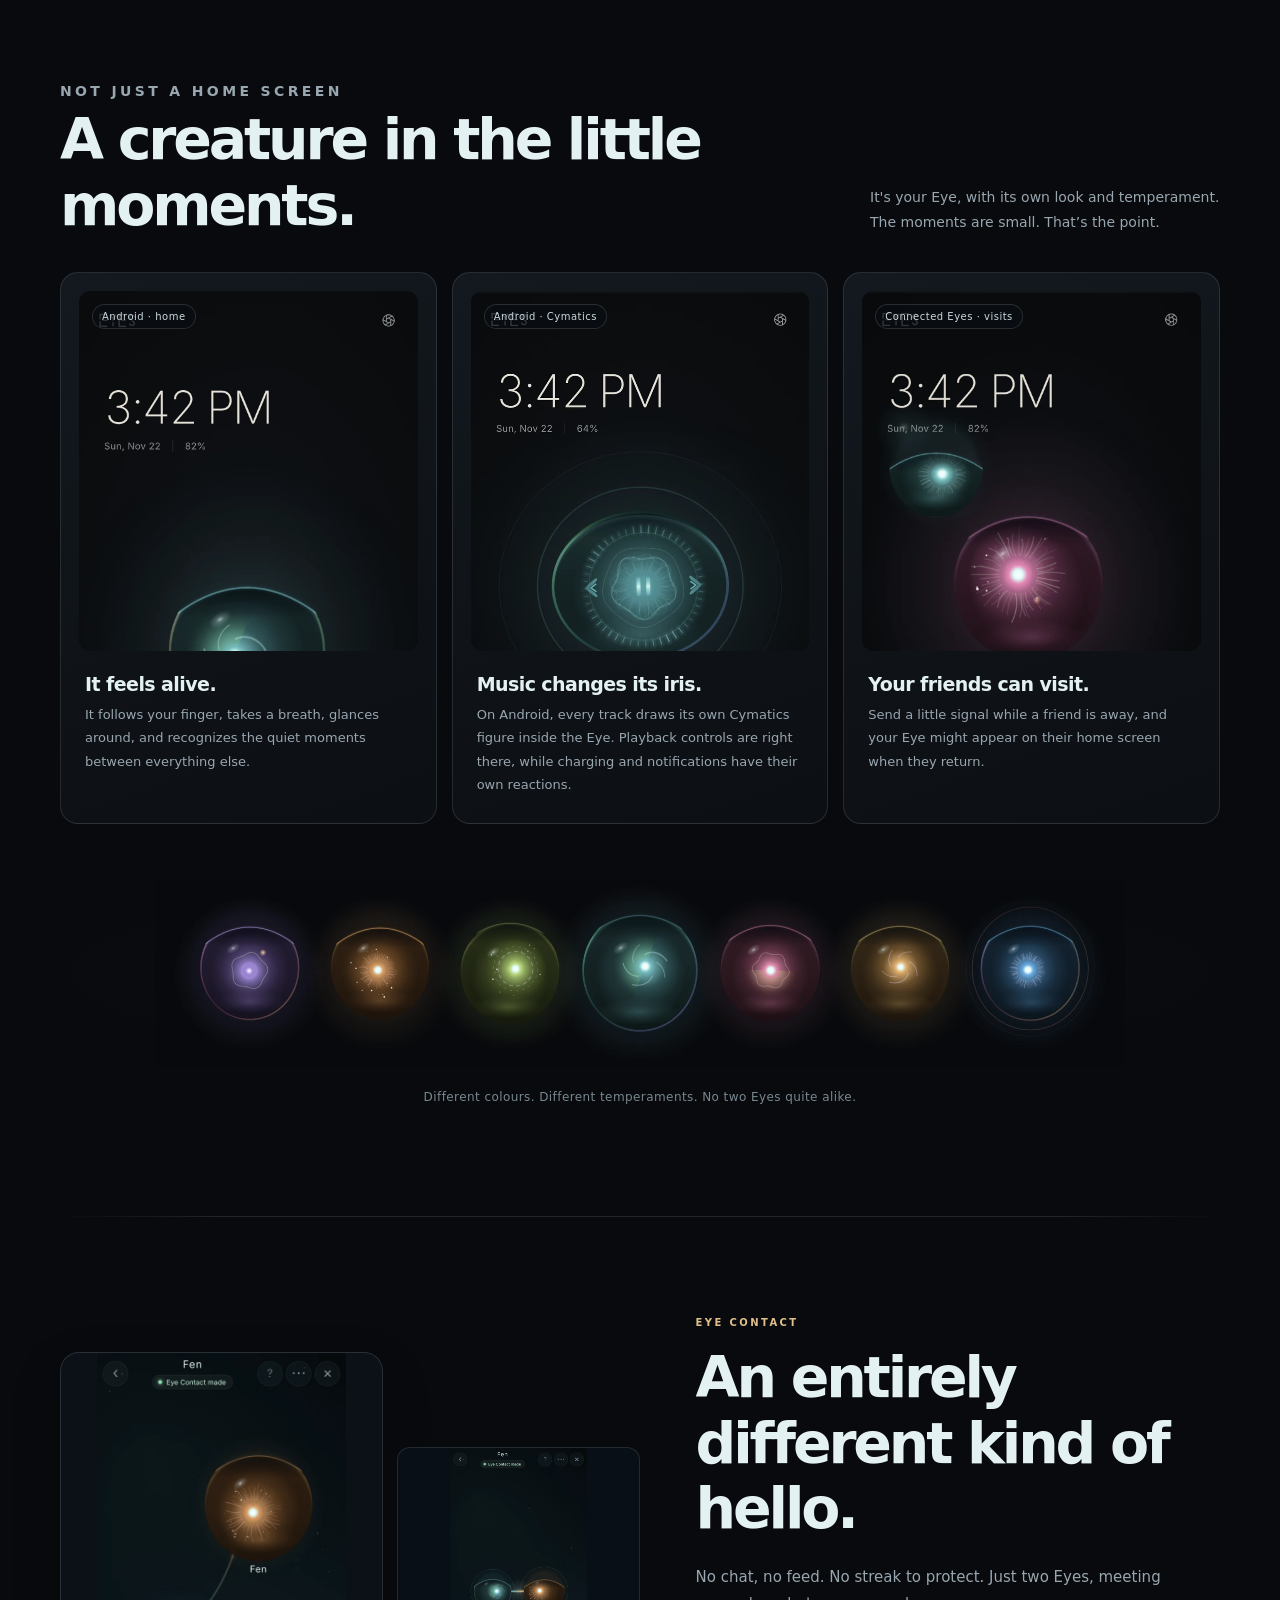
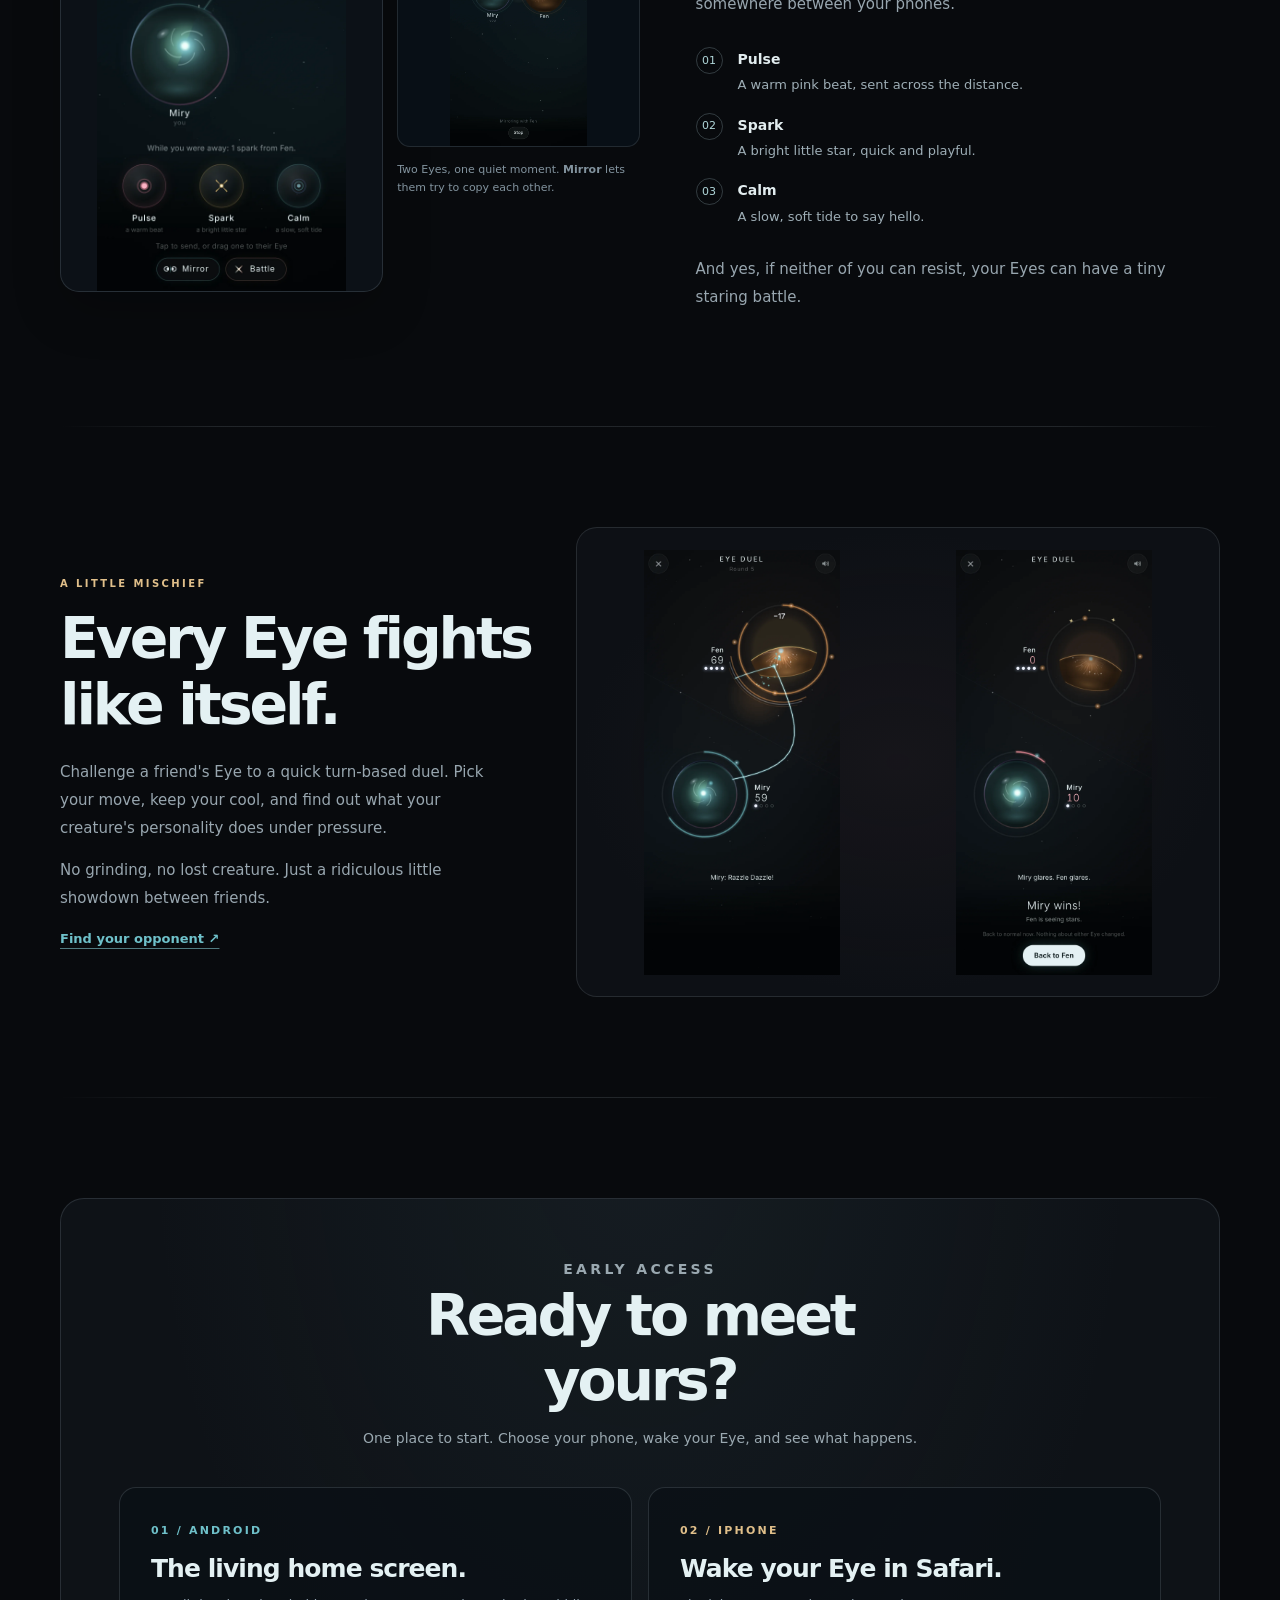
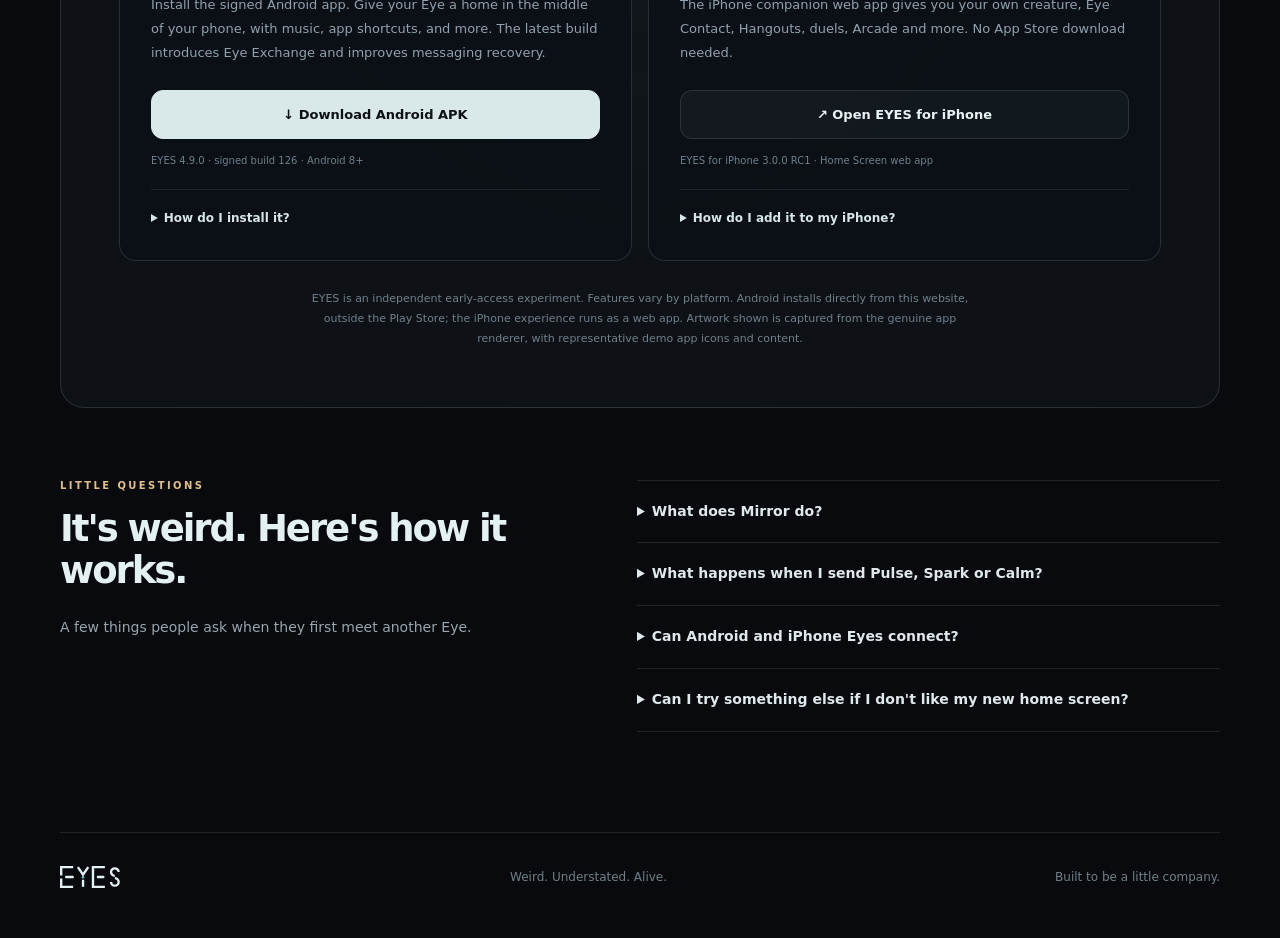
==== commit 59a93de6: "Deploy EYES iPhone 3.0.0 RC1 for hardware testing; preserve Android 4.9 download" ====
--- a/get/index.html
+++ b/get/index.html
@@ -162,7 +162,7 @@
             <article class="platform"><span class="platform-head">01 / Android</span><h3>The living home screen.</h3><p>Install the signed Android app. Give your Eye a home in the middle of your phone, with music, app shortcuts, and more. The latest build introduces Eye Exchange and improves messaging recovery.</p><a class="button primary" href="./EYES_4.9.0_build126_SIGNED.apk" download="EYES_4.9.0_build126_SIGNED.apk">↓ Download Android APK</a><div class="version">EYES 4.9.0 · signed build 126 · Android 8+</div>
               <details><summary>How do I install it?</summary><ol><li>Download the APK and open it from <strong>Files</strong> or <strong>Downloads</strong>.</li><li>If Android asks, allow your browser or Files app to install this downloaded app, then tap <strong>Install</strong>.</li><li>Open EYES and wake your Eye. In <strong>The Optic → Make EYES home</strong>, choose EYES as your default launcher.</li><li>Optional: give access to notifications and music in The Optic.</li></ol><p>Already using EYES? Install this APK over your existing installation to keep your Eye and settings. Do not uninstall first.</p><p>To switch back, use Android Settings → Apps → Default apps → Home app. Only install software from sources you trust.</p></details>
             </article>
-            <article class="platform iphone"><span class="platform-head">02 / iPhone</span><h3>Wake your Eye in Safari.</h3><p>The iPhone companion web app gives you your own creature, Eye Contact, visits, Mirror and duels. No App Store download needed.</p><a class="button secondary" href="../">↗ Open EYES for iPhone</a><div class="version">EYES for iPhone 2.7.0 · Home Screen web app</div>
+            <article class="platform iphone"><span class="platform-head">02 / iPhone</span><h3>Wake your Eye in Safari.</h3><p>The iPhone companion web app gives you your own creature, Eye Contact, Hangouts, duels, Arcade and more. No App Store download needed.</p><a class="button secondary" href="../">↗ Open EYES for iPhone</a><div class="version">EYES for iPhone 3.0.0 RC1 · Home Screen web app</div>
               <details><summary>How do I add it to my iPhone?</summary><ol><li>Open EYES in <strong>Safari</strong>.</li><li>Tap <strong>Share → Add to Home Screen</strong>, then <strong>Add</strong>.</li><li>Open EYES from its new Home Screen icon and wake your Eye there.</li></ol><p>The iPhone version is not a system launcher and cannot control other apps' music or read Android-style notifications.</p></details>
             </article>
           </div>
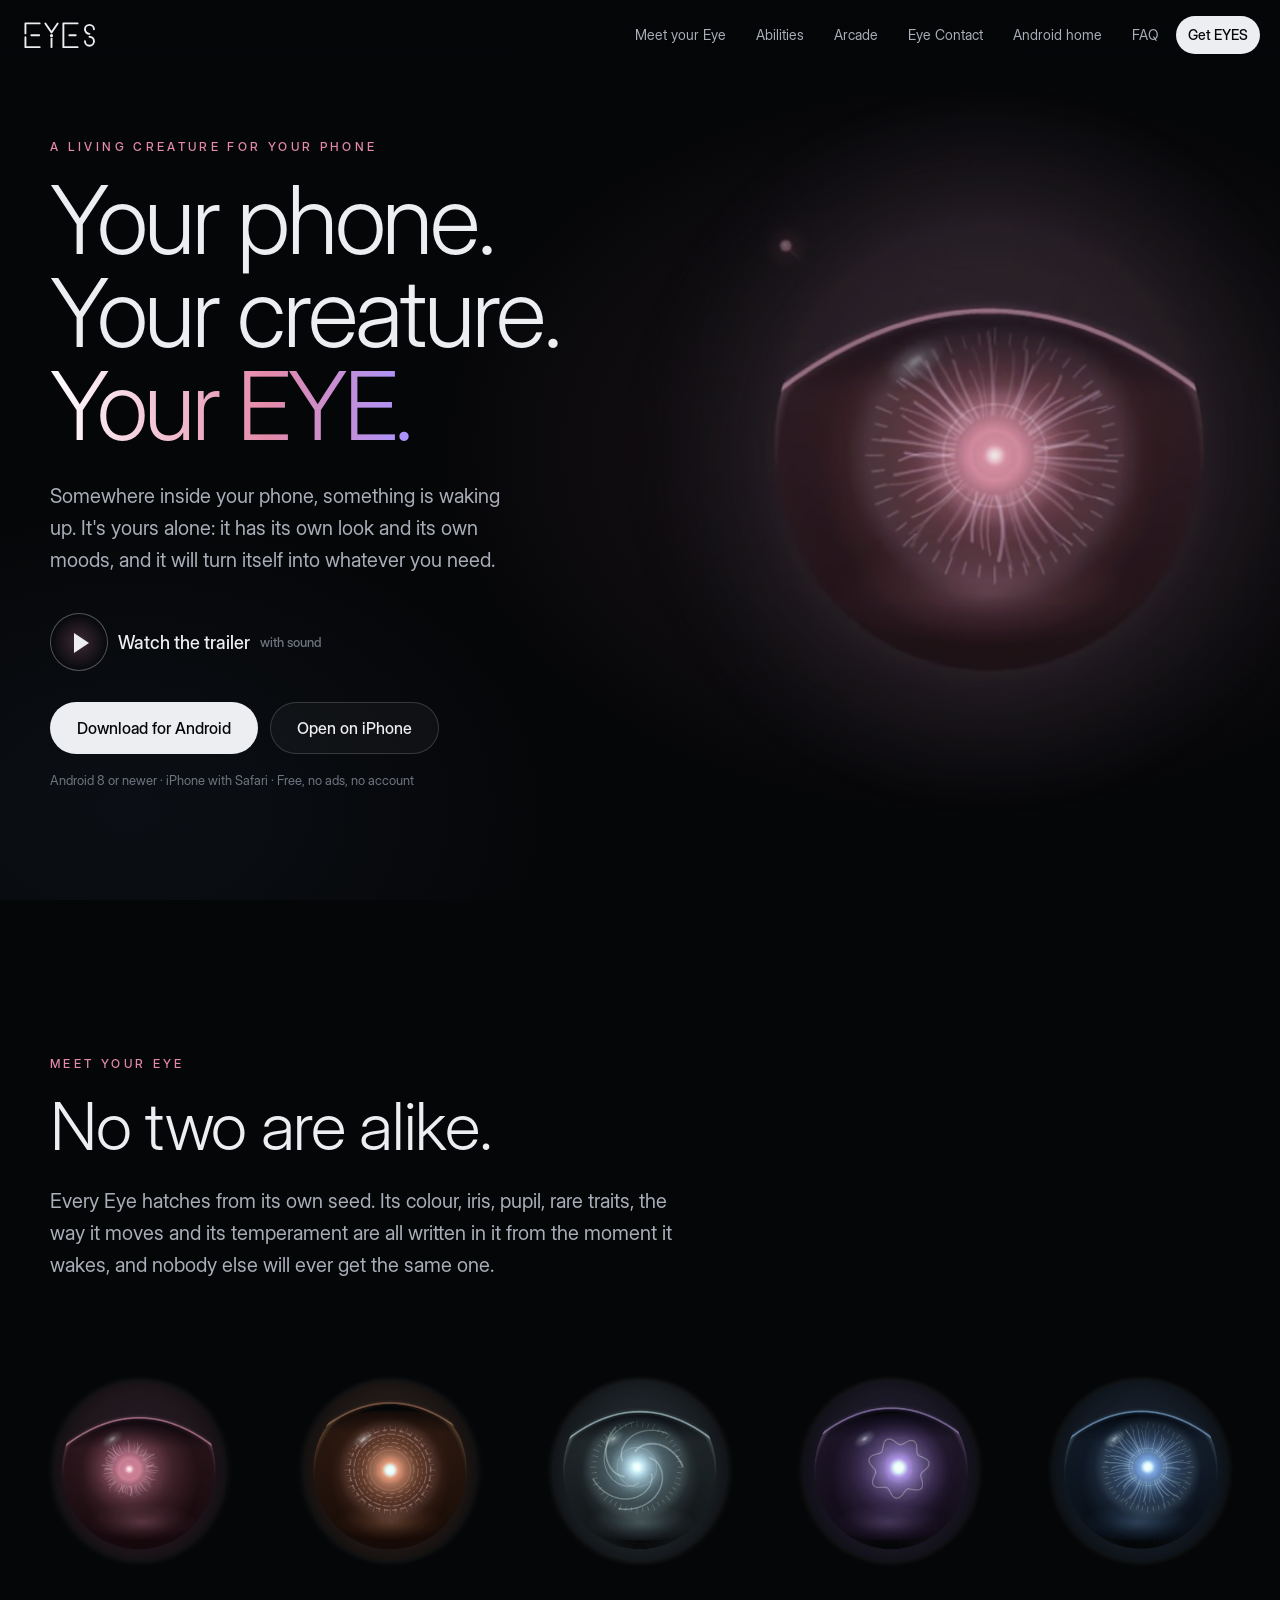
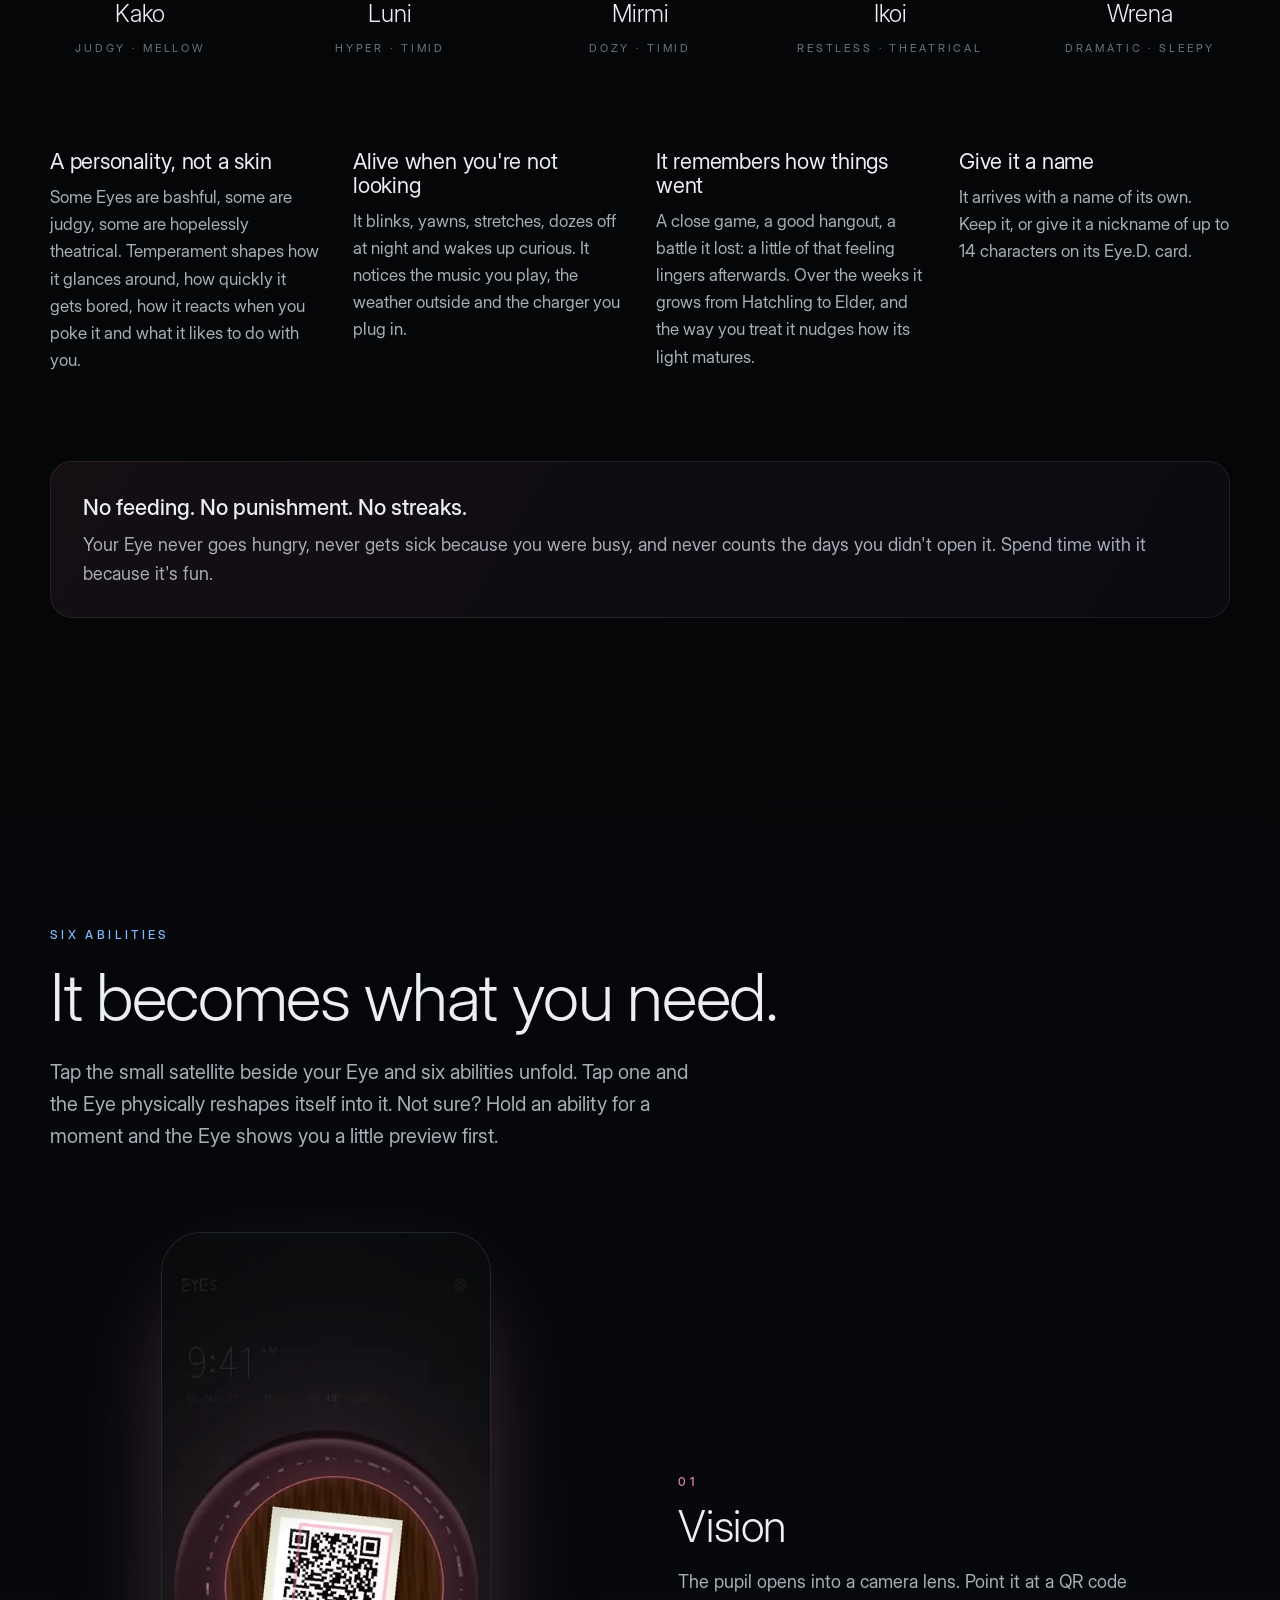
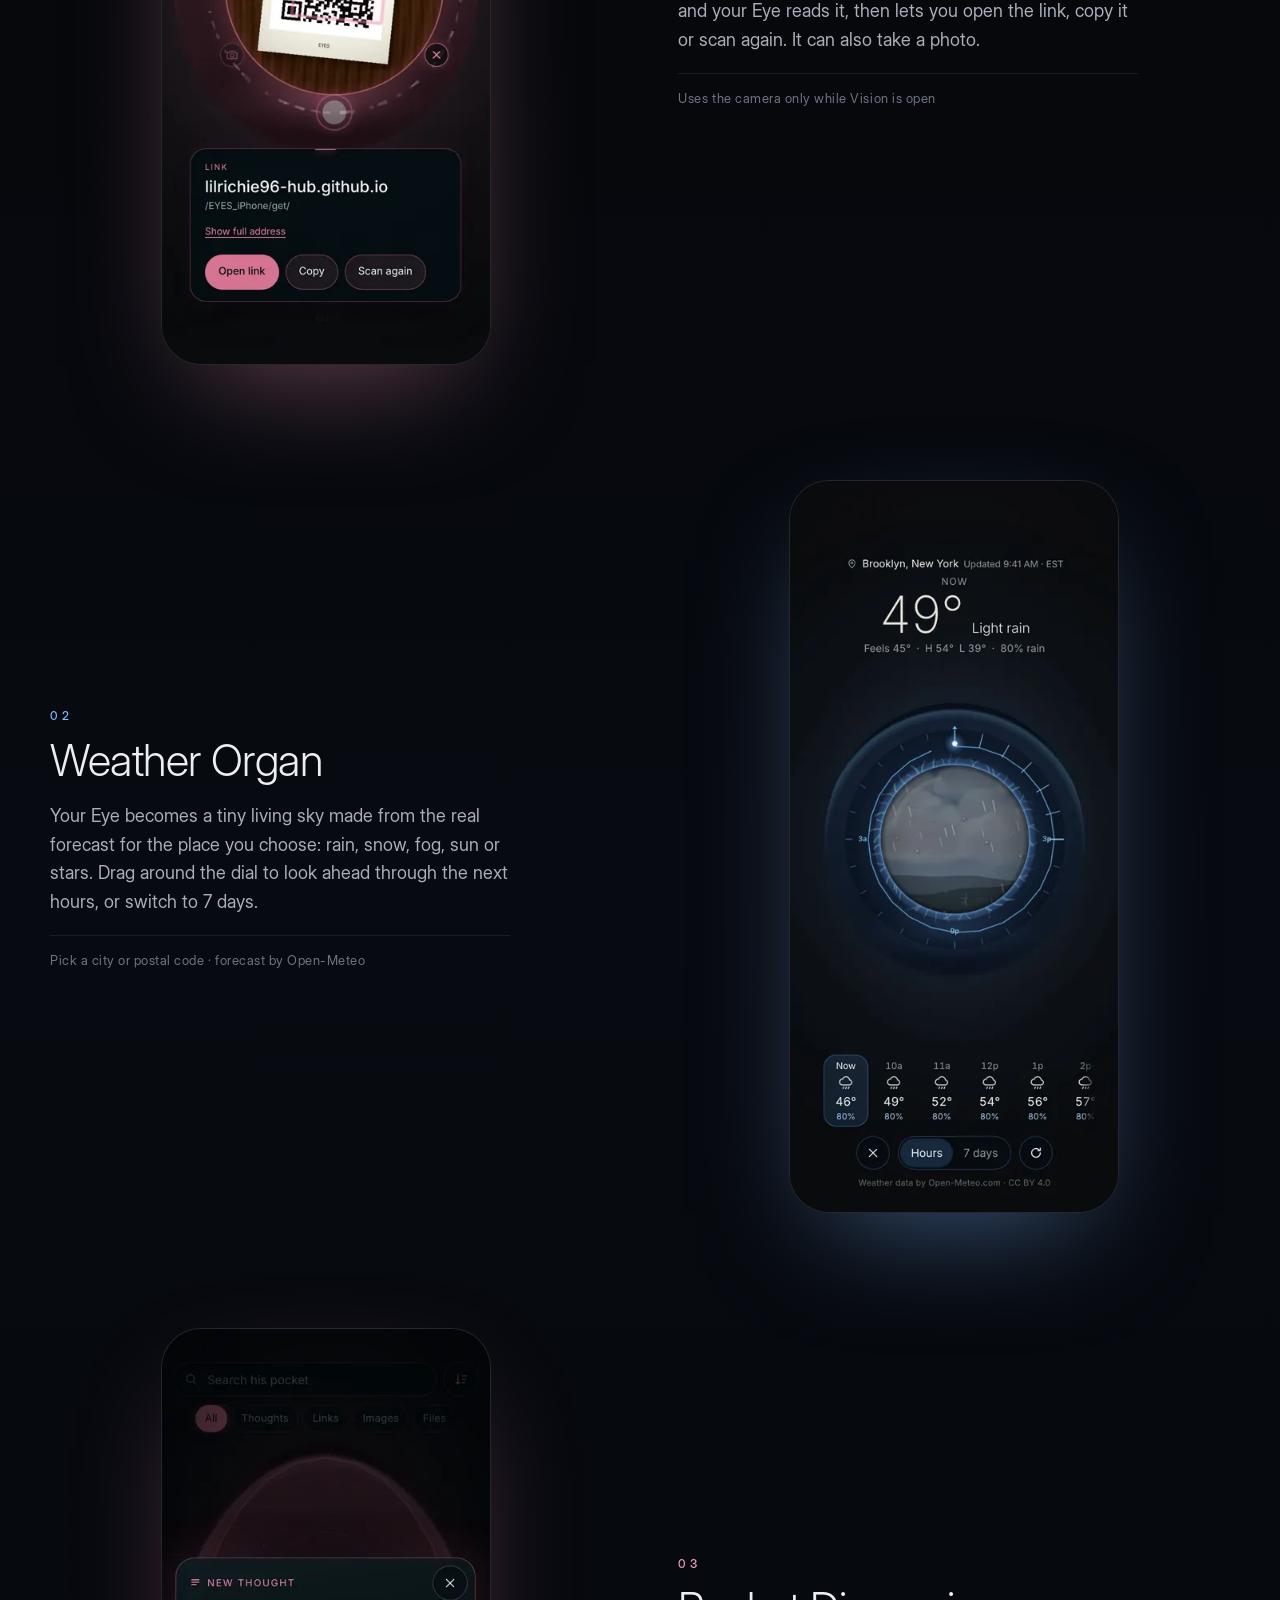
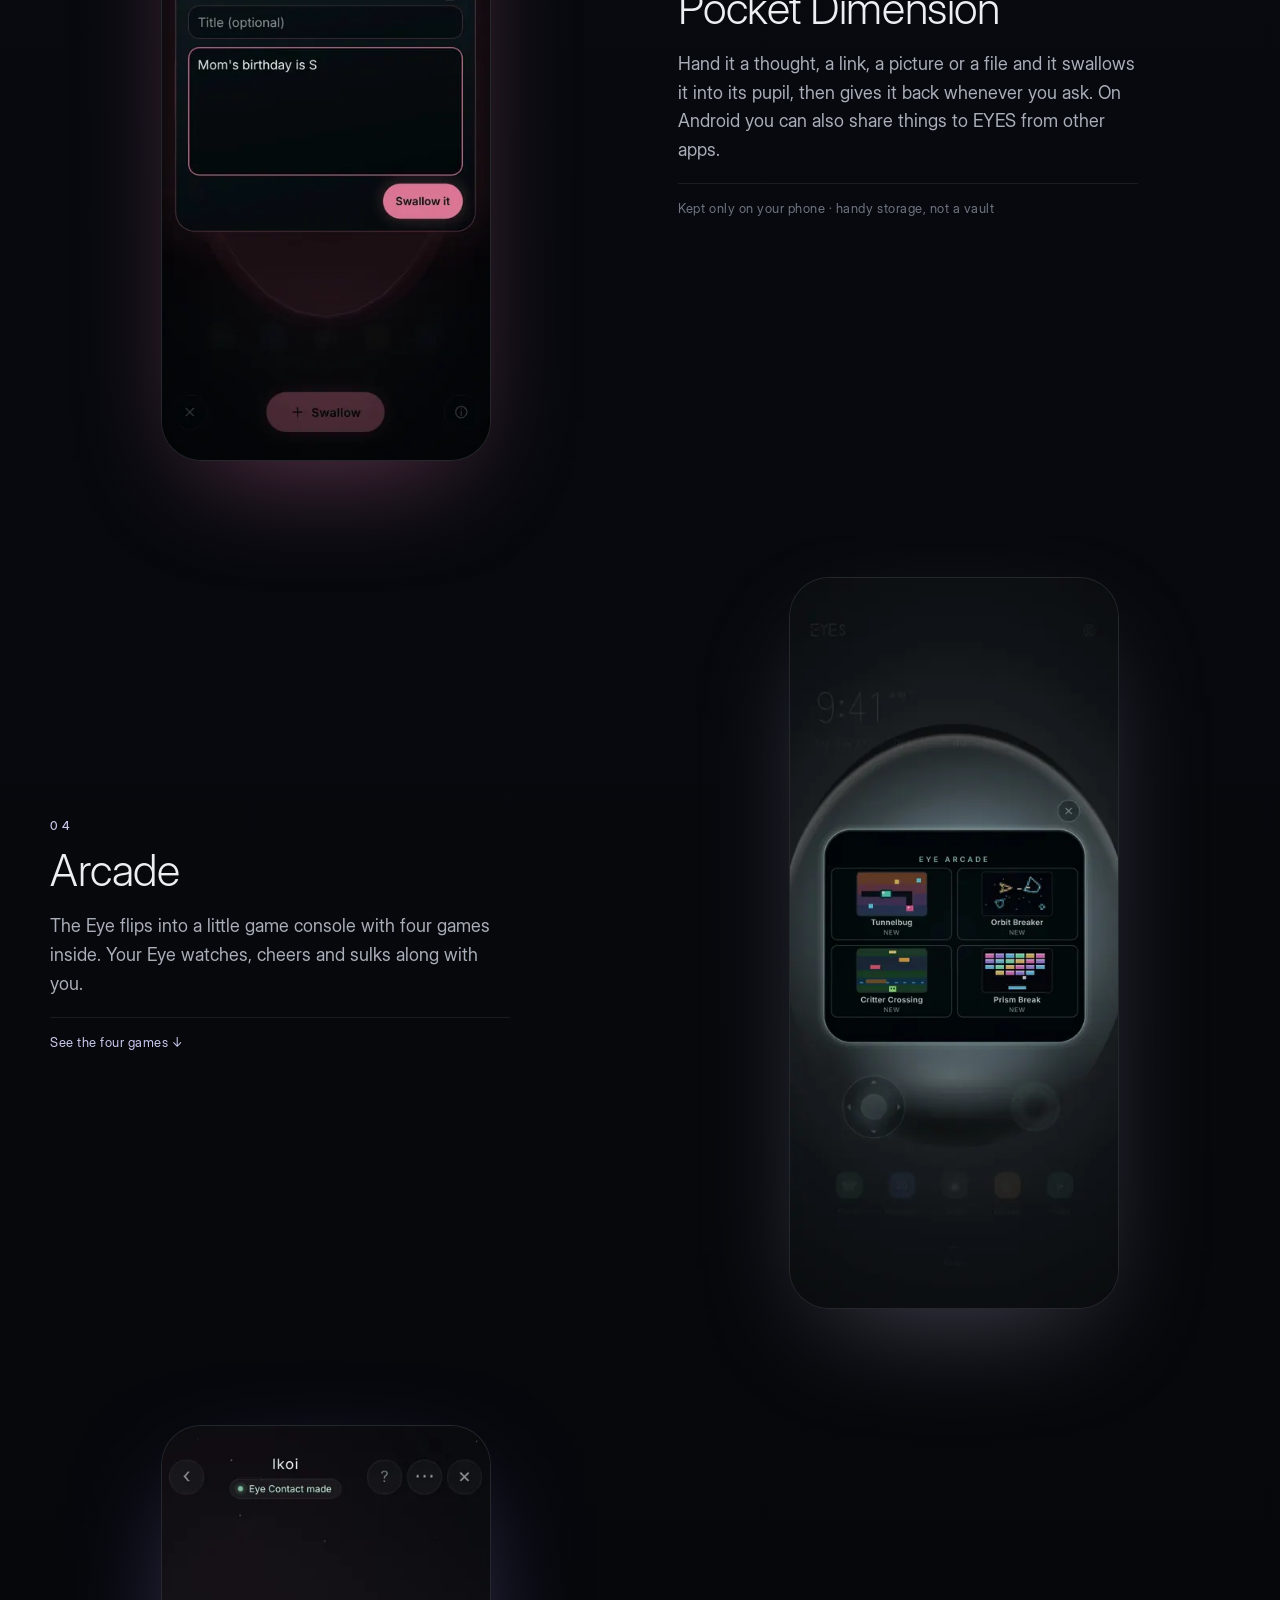
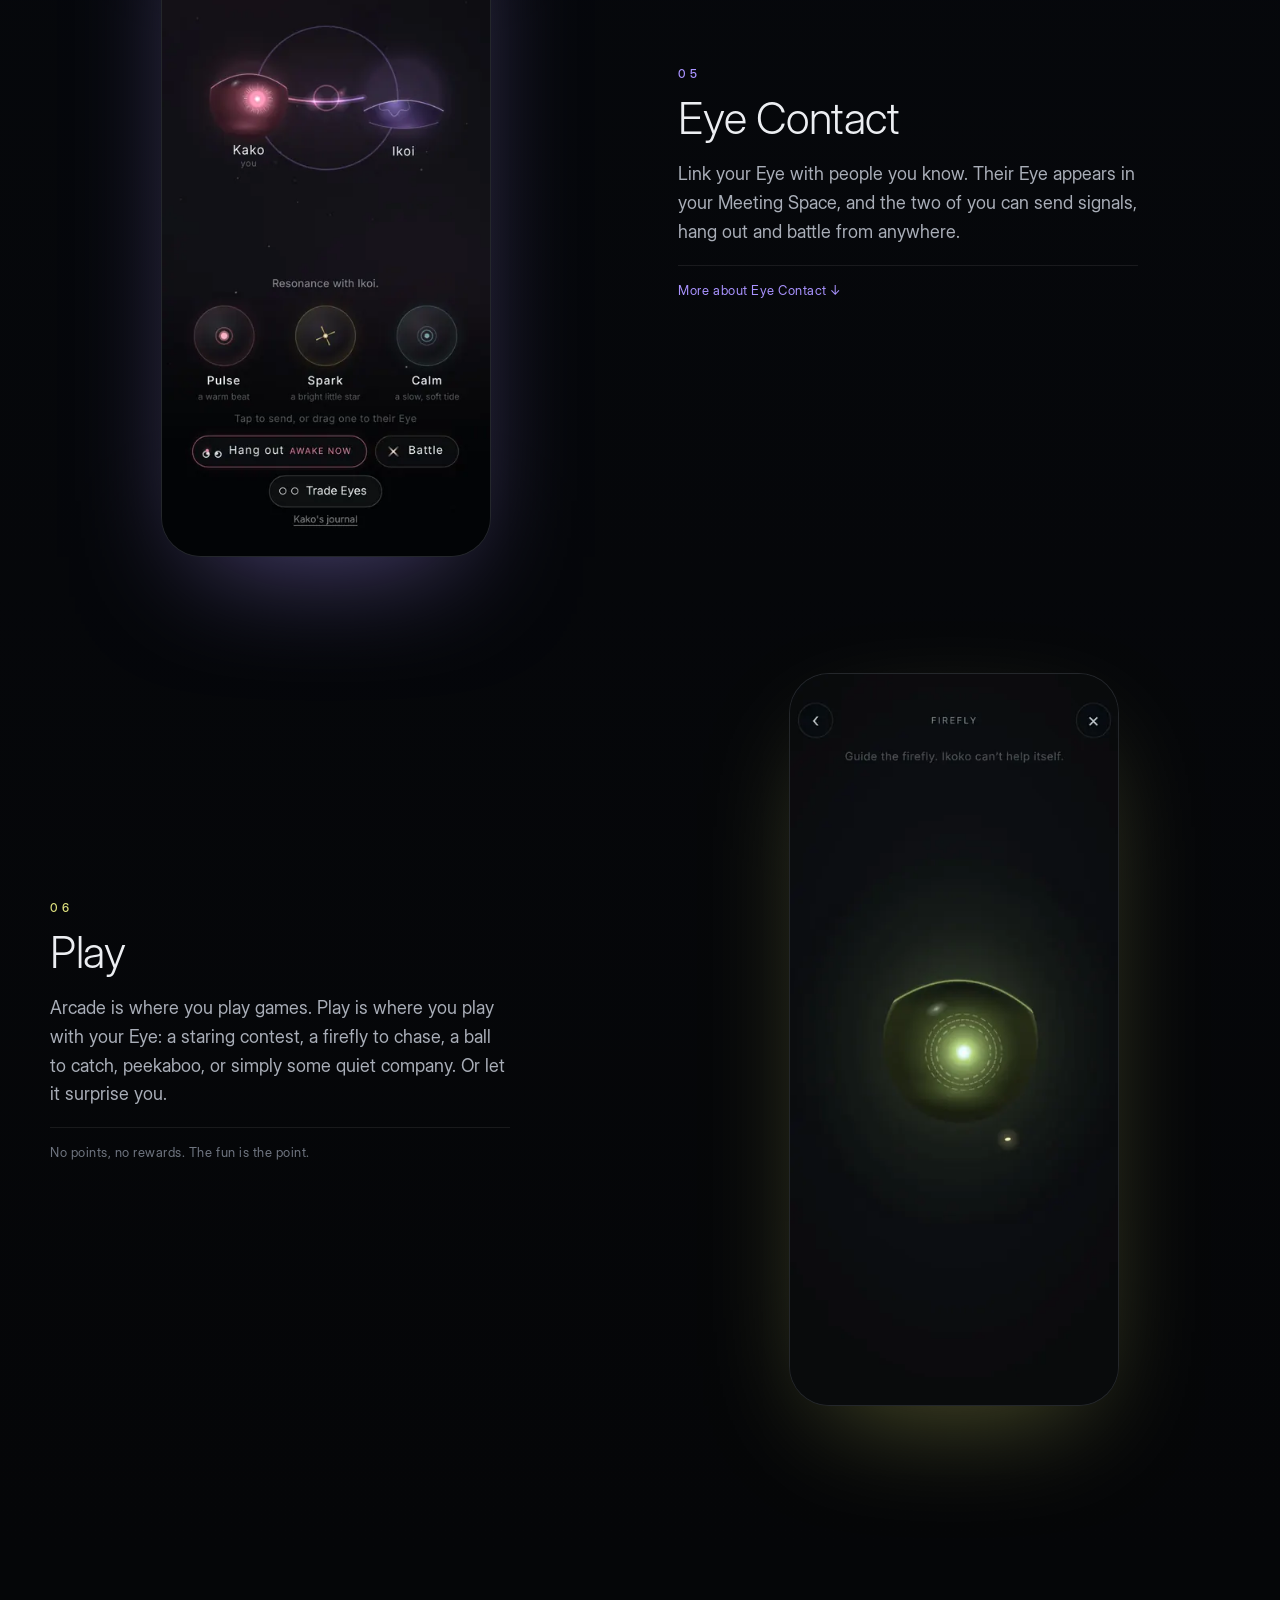
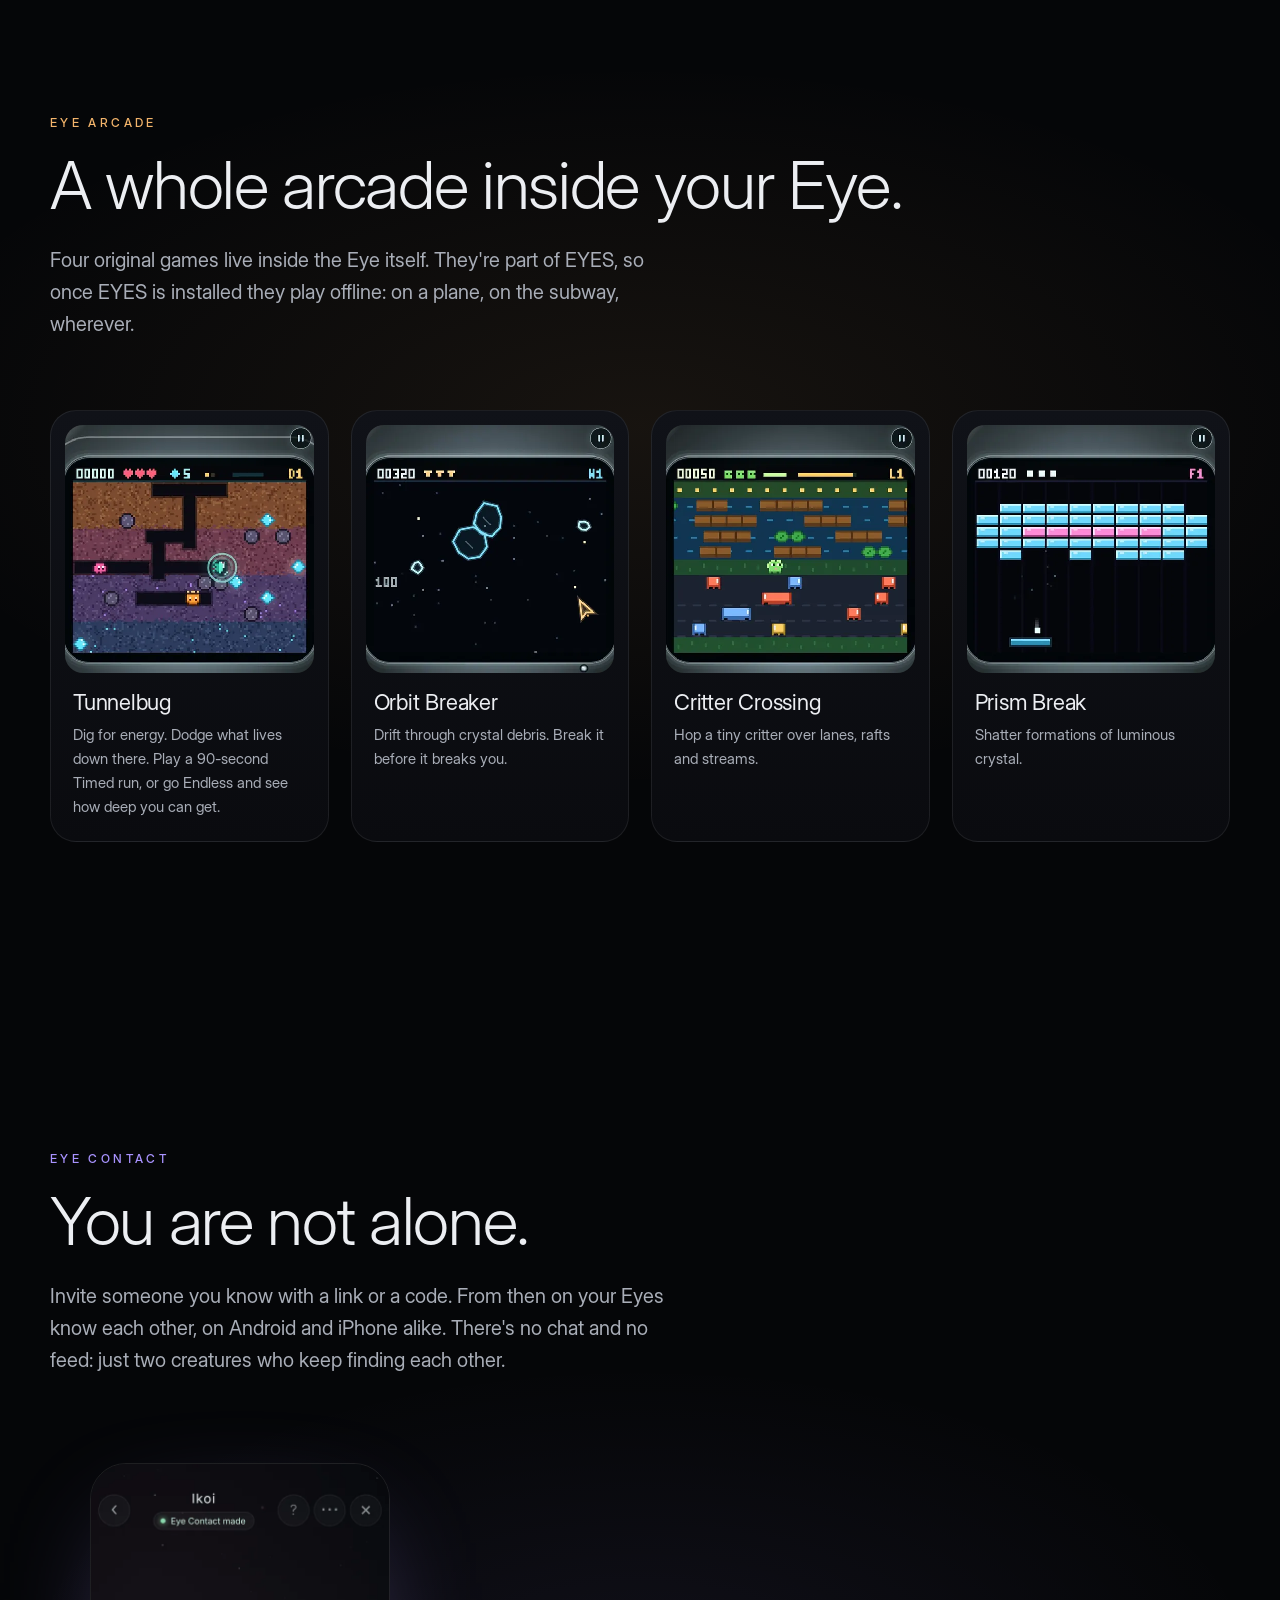
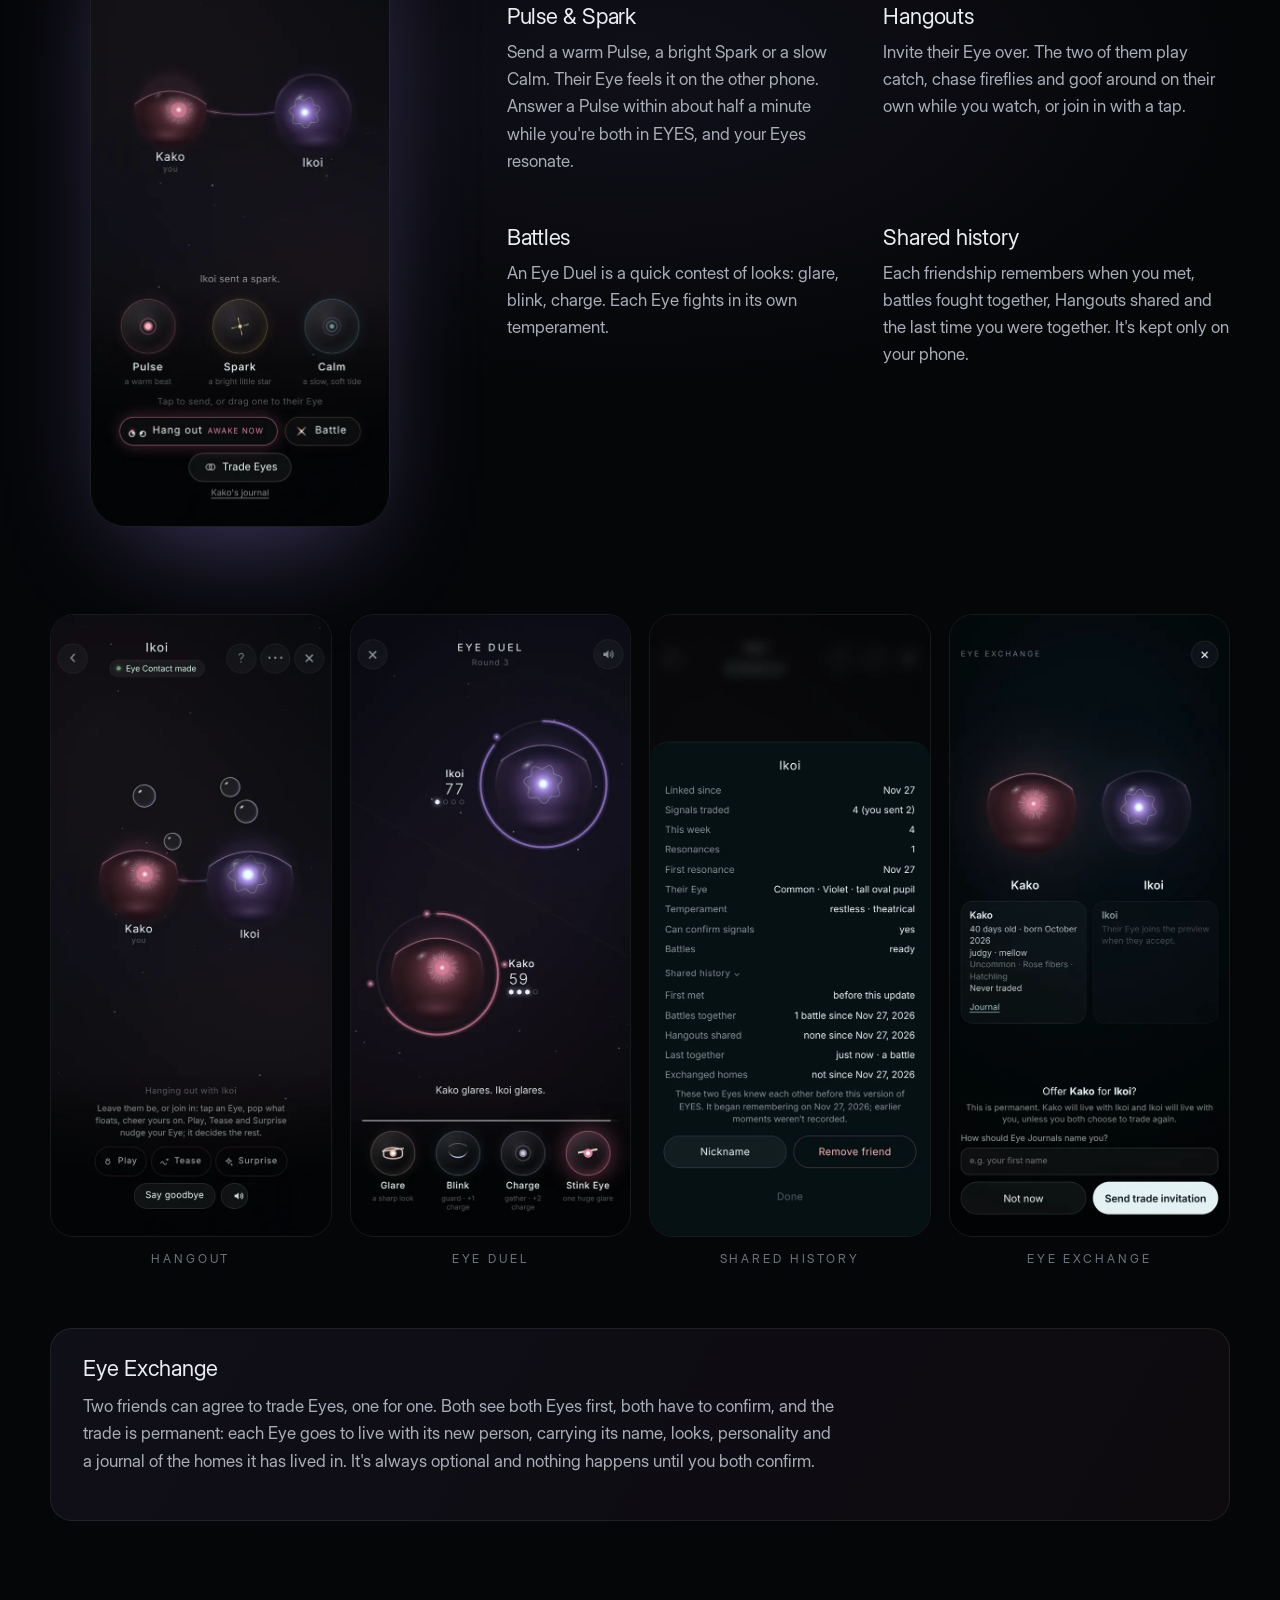
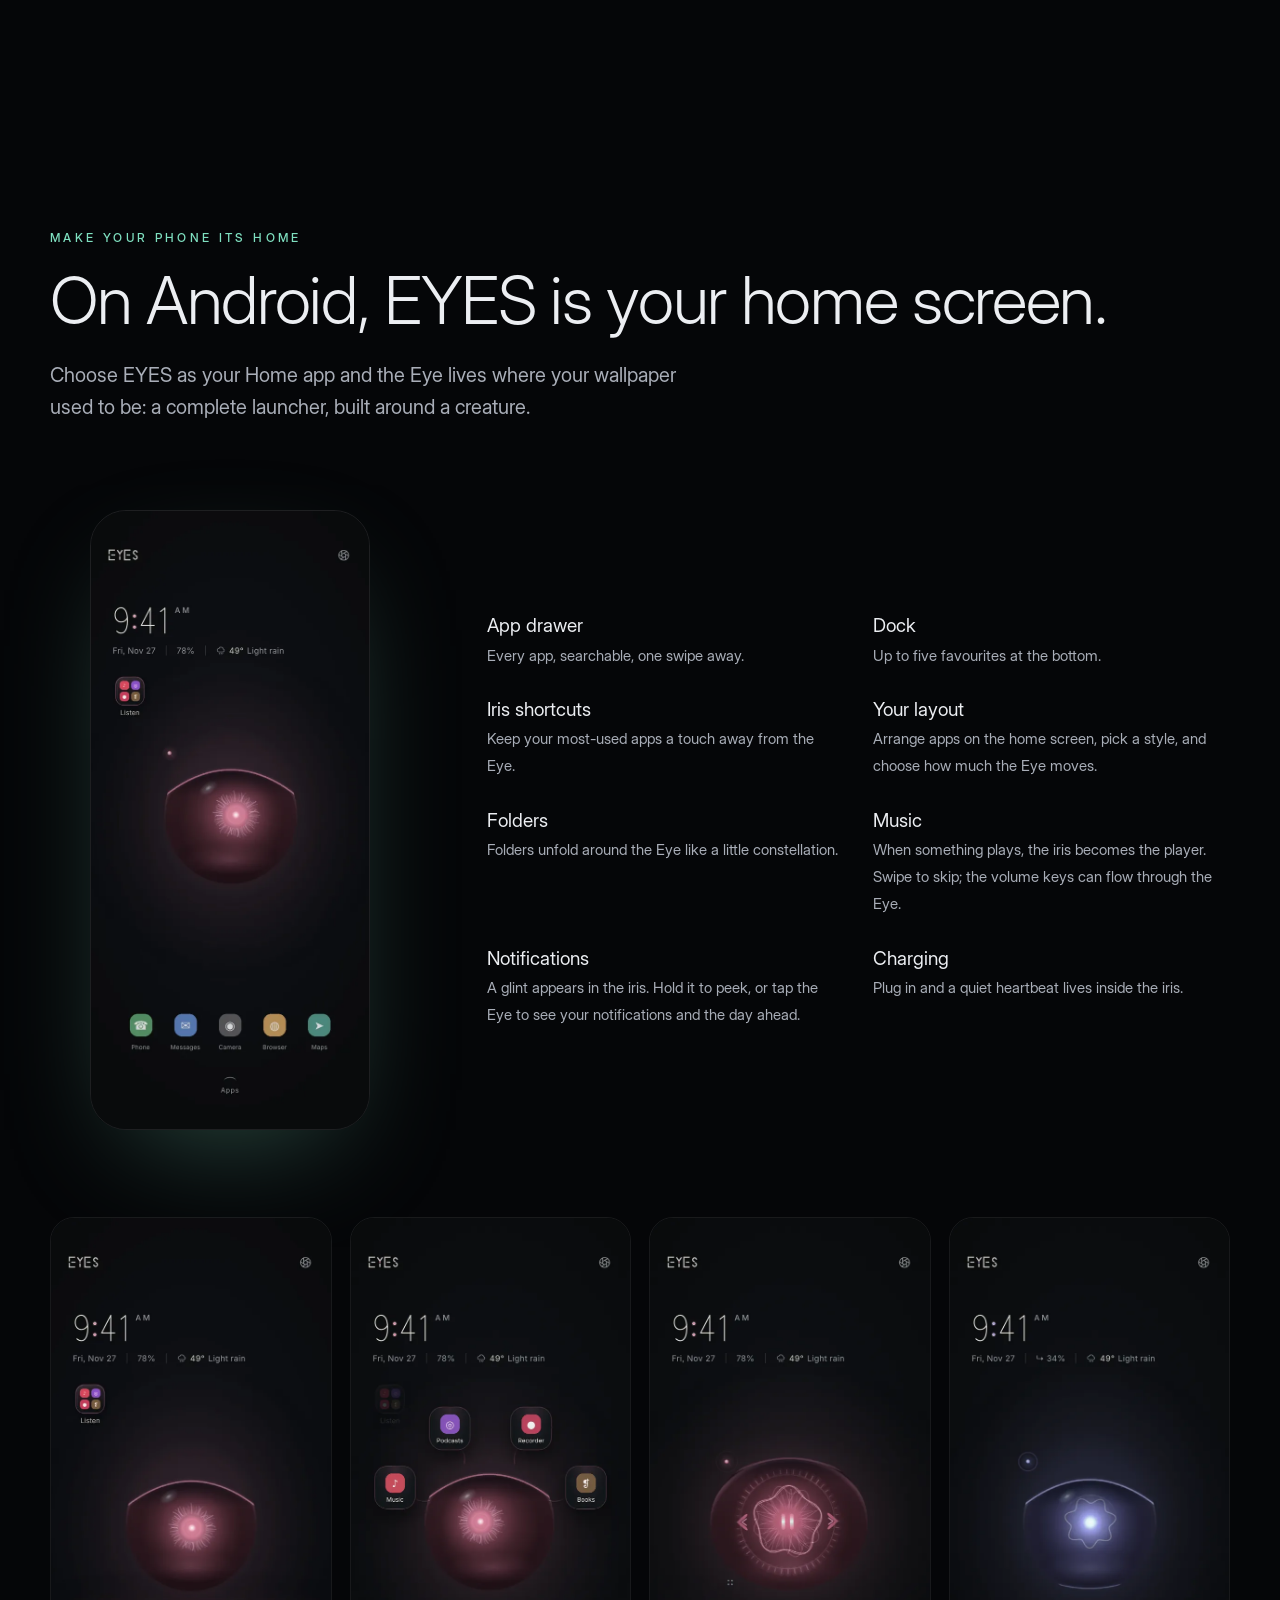
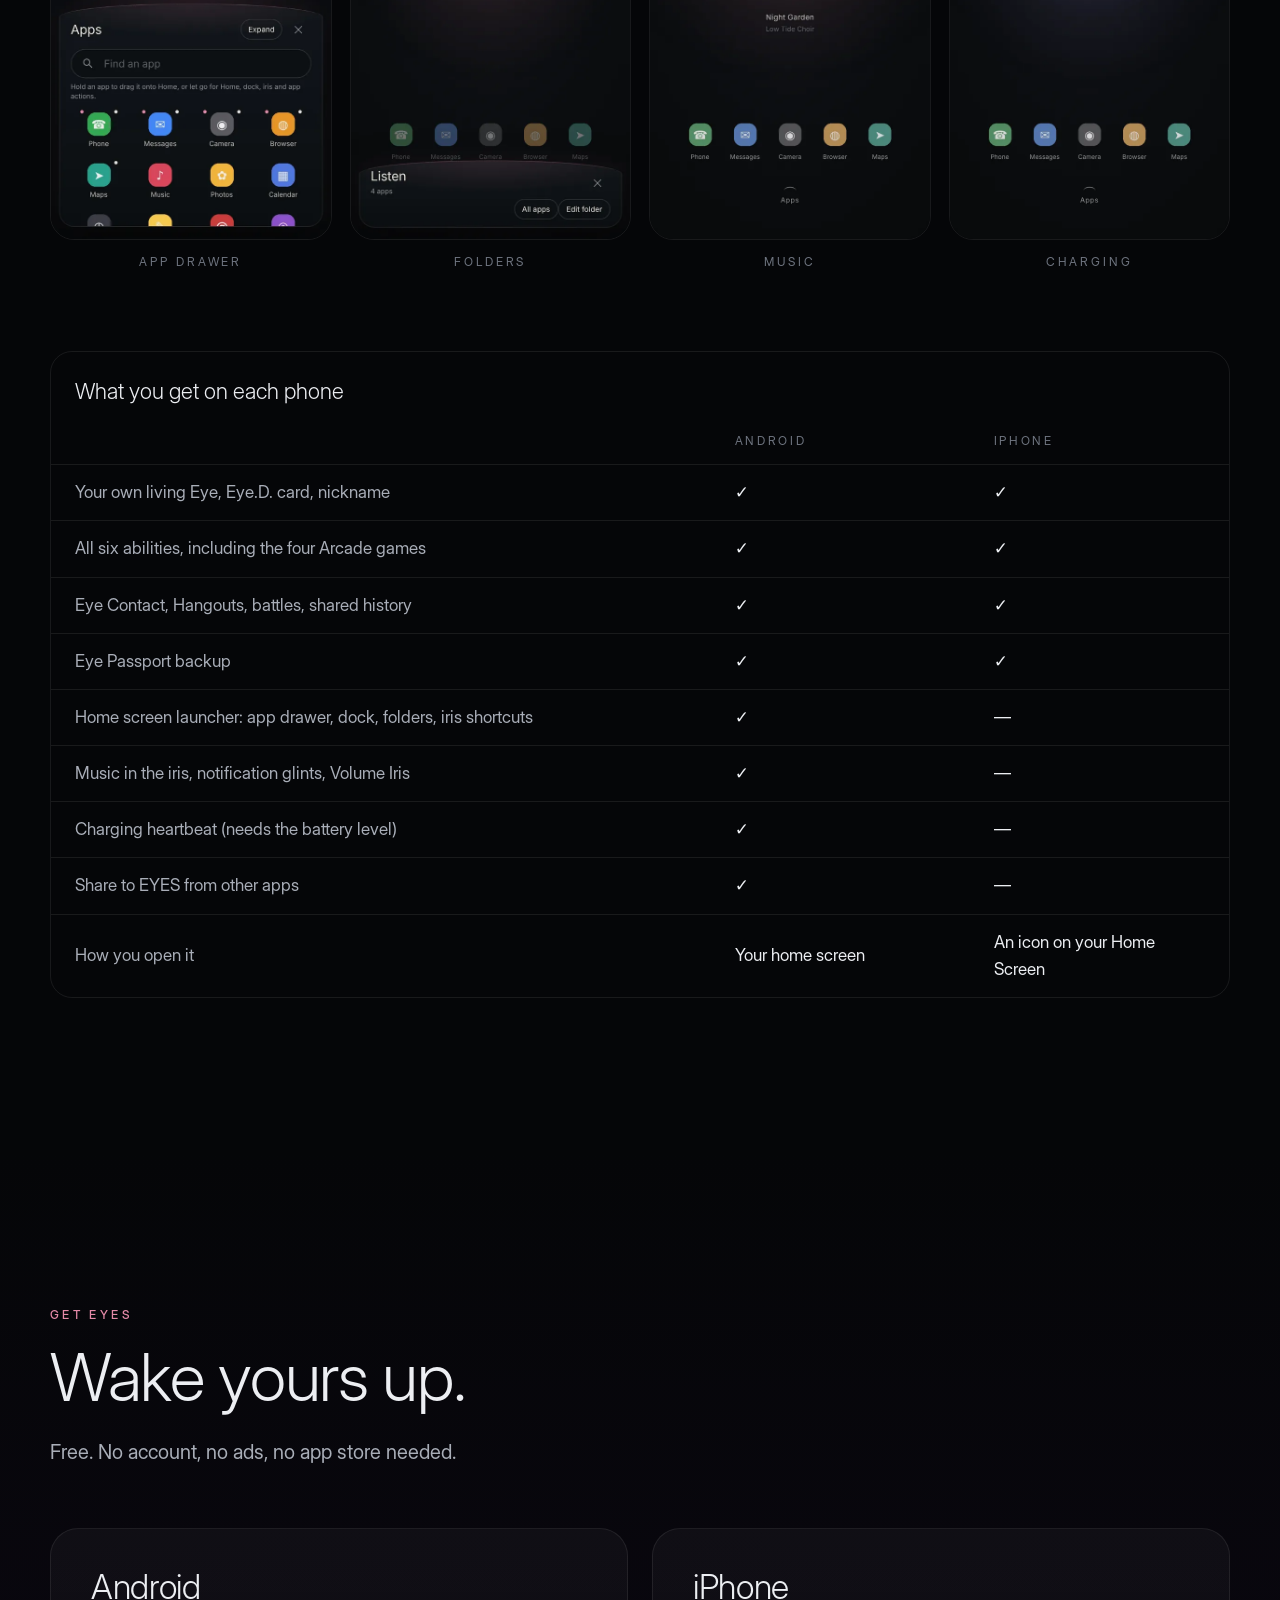
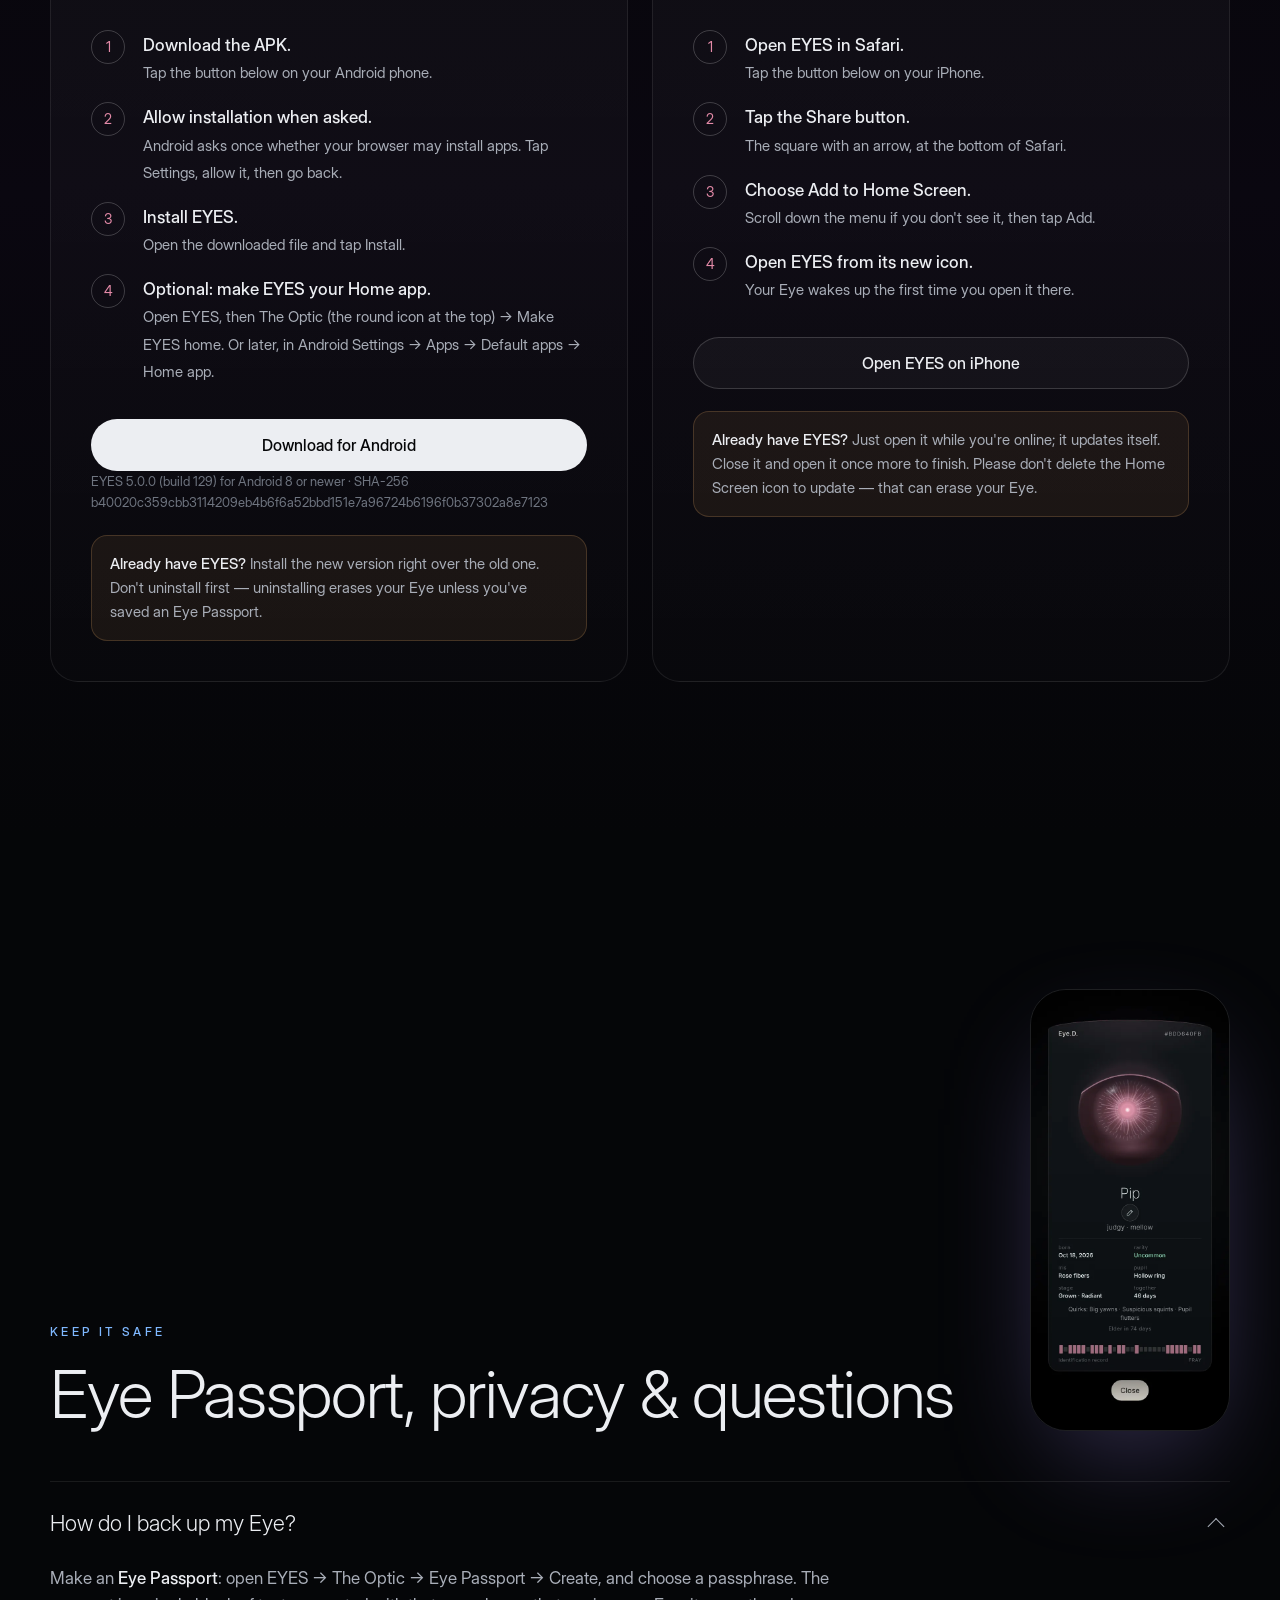
==== commit 7327bbbc: "Assemble EYES 5.0 launch website and verified trailer" ====
--- a/get/index.html
+++ b/get/index.html
@@ -2,193 +2,401 @@
 <html lang="en">
 <head>
   <meta charset="utf-8">
-  <meta name="viewport" content="width=device-width,initial-scale=1,viewport-fit=cover">
-  <meta name="theme-color" content="#080a0d">
-  <meta name="description" content="EYES is a small, strange life inside your phone. Wake your own Eye, watch it react, and connect with friends on Android and iPhone.">
+  <meta name="viewport" content="width=device-width, initial-scale=1, viewport-fit=cover">
+  <title>EYES — Your phone. Your creature. Your EYE.</title>
+  <meta name="description" content="EYES is a living digital companion that inhabits your phone. Every Eye is one of a kind: it develops its own personality, plays games, meets friends and turns itself into useful tools. Android home screen launcher and iPhone Home Screen app.">
+  <meta name="theme-color" content="#050608">
+  <meta name="color-scheme" content="dark">
   <meta property="og:type" content="website">
-  <meta property="og:title" content="EYES — Something that looks back.">
-  <meta property="og:description" content="A living Eye for your phone. Weird. Understated. Alive.">
-  <meta property="og:image" content="https://lilrichie96-hub.github.io/EYES_iPhone/get/media/v442/social-preview.jpg">
-  <meta property="og:image:width" content="1200">
-  <meta property="og:image:height" content="630">
+  <meta property="og:title" content="EYES — Your phone. Your creature. Your EYE.">
+  <meta property="og:description" content="A living creature for your phone. One of a kind, with its own temperament, an arcade inside its pupil and friends of its own.">
+  <meta property="og:image" content="https://lilrichie96-hub.github.io/EYES_iPhone/get/media/social/og-cover.jpg">
+  <meta property="og:url" content="https://lilrichie96-hub.github.io/EYES_iPhone/get/">
   <meta name="twitter:card" content="summary_large_image">
-  <link rel="canonical" href="https://lilrichie96-hub.github.io/EYES_iPhone/get/">
-  <link rel="icon" href="../icons/icon-192.png">
-  <title>EYES — Weird. Understated. Alive.</title>
-  <style>
-    :root {color-scheme:dark;--bg:#080a0d;--panel:#11161b;--ink:#e4f1f3;--muted:#94a4ae;--dim:#6f7e86;--line:rgba(205,223,233,.13);--teal:#6fc1ca;--gold:#e0bf8a;--pulse:#ff92a8;--spark:#ffd47a;--calm:#80d6e6}
-    *,*::before,*::after{box-sizing:border-box}
-    html{scroll-behavior:smooth}body{margin:0;background:var(--bg);color:var(--ink);font-family:system-ui,-apple-system,BlinkMacSystemFont,"Segoe UI",sans-serif;-webkit-font-smoothing:antialiased;overflow-x:hidden}
-    body::before{content:"";position:absolute;z-index:-1;inset:0 0 auto;height:1100px;background:radial-gradient(ellipse 52% 40% at 78% 28%,rgba(40,77,82,.14),transparent 80%);pointer-events:none}
-    a{color:inherit}a:focus-visible,button:focus-visible,summary:focus-visible{outline:2px solid var(--teal);outline-offset:4px}
-    button{font:inherit}img,video{display:block;max-width:100%}figure{margin:0}
-    .container{width:min(1160px,calc(100% - 46px));margin:0 auto}
-    .header{height:88px;display:flex;align-items:center;justify-content:space-between;border-bottom:1px solid rgba(255,255,255,.065)}
-    .wordmark{display:block;width:92px;height:auto}.brand{display:flex;align-items:center;gap:14px;text-decoration:none}
-    .head-meta{font-size:9px;color:var(--dim);font-weight:650;letter-spacing:.16em;text-transform:uppercase;border-left:1px solid #263036;padding-left:14px}
-    nav{display:flex;gap:26px;align-items:center}nav a{font-size:12px;text-decoration:none;color:#a9b8c0;transition:color .2s}nav a:hover{color:#fff}
-    nav .nav-cta{border-radius:100px;padding:9px 17px;border:1px solid rgba(214,235,240,.23);color:var(--ink)}
-    .hero{min-height:695px;display:grid;grid-template-columns:1fr .98fr;align-items:center;gap:24px;padding:55px 0 75px;position:relative}
-    .eyebrow{font-size:11px;color:#b7cac9;letter-spacing:.21em;text-transform:uppercase;font-weight:650;display:flex;gap:12px;align-items:center}
-    .beacon{height:6px;width:6px;border-radius:50%;background:var(--teal);box-shadow:0 0 10px rgba(111,193,202,.72)}
-    h1,h2,h3,p{margin-top:0}h1{font-size:clamp(54px,6.9vw,90px);line-height:1.05;letter-spacing:-.068em;font-weight:590;margin:24px 0 22px}
-    h1 em{font-style:normal;background:linear-gradient(120deg,#def4f1 0%,#add0d8 48%,#b1c7a7 100%);-webkit-background-clip:text;background-clip:text;color:transparent}
-    .lead{font-size:clamp(16px,1.75vw,18px);max-width:490px;color:#a0adb4;line-height:1.85;margin-bottom:30px}
-    .actions{display:flex;flex-wrap:wrap;gap:11px}.button{display:inline-flex;align-items:center;justify-content:center;gap:10px;padding:13px 20px;min-height:49px;border:1px solid var(--line);border-radius:12px;text-decoration:none;font-size:13px;font-weight:690;transition:transform .2s,background .2s,border-color .2s;cursor:pointer}
-    .button:hover{transform:translateY(-2px)}.button.primary{background:#d9e8e9;color:#0c1114;border-color:#d9e8e9}.button.primary:hover{background:#fff}.button.secondary{background:rgba(230,244,246,.04);color:#e8f3f5}.button.secondary:hover{background:rgba(230,244,246,.09);border-color:#758c94}
-    .hero-foot{font-size:11px;color:#71838d;letter-spacing:.03em;margin-top:24px}
-    .hero-stage{height:586px;display:grid;place-items:center;position:relative;isolation:isolate}
-    .hero-stage:before{content:"";position:absolute;width:min(95%,530px);aspect-ratio:1;border-radius:50%;background:radial-gradient(circle,rgba(41,89,95,.08),transparent 67%);pointer-events:none}
-    .hero-video,.hero-still{width:min(100%,560px);aspect-ratio:1;object-fit:contain;mix-blend-mode:screen}
-    .hero-still{display:none}.hero-specimen{position:absolute;z-index:2;bottom:33px;left:6%;display:flex;align-items:center;gap:13px;padding:11px 15px;border:1px solid rgba(186,221,225,.15);background:rgba(11,17,21,.73);border-radius:11px;backdrop-filter:blur(9px)}
-    .hero-specimen span{font-size:13px;font-weight:650;letter-spacing:.03em}.hero-specimen small{font-size:10px;color:#8da1a8;display:block;margin-top:1px}
-    .status-light{width:6px;height:6px;background:#8dcdc7;border-radius:50%;box-shadow:0 0 9px #8dcdc7}
-    .real-badge{position:absolute;right:4%;top:56px;color:#6e8991;font-size:10px;letter-spacing:.13em;text-transform:uppercase}
-    .line{height:1px;background:linear-gradient(90deg,transparent,var(--line) 14%,var(--line) 86%,transparent)}
-    .section{padding:100px 0}.kicker{color:var(--gold);font-size:10px;text-transform:uppercase;letter-spacing:.24em;font-weight:750;margin-bottom:17px}
-    h2{font-size:clamp(33px,4.45vw,58px);line-height:1.15;font-weight:570;letter-spacing:-.055em;margin-bottom:22px}
-    .intro{font-size:15px;line-height:1.85;color:#98a6af;max-width:520px}
-    .section-head{display:flex;justify-content:space-between;align-items:end;gap:30px;margin-bottom:34px}.section-head h2{max-width:650px;margin-bottom:0}.section-head p{max-width:350px;margin-bottom:3px;color:#98a6af;font-size:14px;line-height:1.8}
-    .trailer-grid{display:grid;grid-template-columns:.95fr 1.05fr;gap:70px;align-items:center}
-    .trailer-copy .details{margin-top:30px;font-size:12px;color:#78868e;line-height:1.8}
-    .film-container{position:relative;min-height:460px;display:grid;place-items:center;border:1px solid var(--line);border-radius:22px;background:radial-gradient(ellipse 80% 80% at 50% 45%,rgba(28,50,70,.23),transparent 78%),#0c1015;overflow:hidden;padding:22px}
-    .film-container:after{content:"";position:absolute;inset:auto 22px 22px auto;width:65px;height:65px;border-radius:50%;background:rgba(111,193,202,.03);pointer-events:none}
-    .trailer-player{width:min(100%,290px);aspect-ratio:9/16;max-height:590px;object-fit:contain;background:#04070b;border-radius:13px;box-shadow:0 0 0 1px #2d3942,0 22px 70px rgba(0,0,0,.62)}
-    .film-caption{position:absolute;left:25px;bottom:25px;color:#b8c4cb;font-size:11px;letter-spacing:.08em;background:rgba(8,10,13,.83);padding:7px 10px;border-radius:5px}
-    .feature-grid{display:grid;grid-template-columns:repeat(3,1fr);gap:15px}
-    .feature{border:1px solid var(--line);border-radius:18px;background:linear-gradient(160deg,#13191f,#0c0f13);padding:18px;overflow:hidden}
-    .feature-media{border-radius:12px;background:#070c12;overflow:hidden;height:360px;display:grid;place-items:center;position:relative}
-    .feature-media img{width:100%;height:100%;object-fit:contain;object-position:center}.feature-media .feature-video{width:100%;height:100%;object-fit:contain;object-position:center}.feature-media .feature-poster{display:none}
-    .feature-media .tag{position:absolute;left:13px;top:13px;border:1px solid rgba(220,231,238,.15);background:rgba(9,13,18,.78);padding:6px 9px;border-radius:100px;color:#cad9df;font-size:10px;letter-spacing:.05em}
-    .feature-text{padding:22px 6px 8px}.feature-text h3{font-size:19px;font-weight:650;letter-spacing:-.03em;margin-bottom:8px}.feature-text p{font-size:13px;line-height:1.8;color:#98a6b0;margin:0}
-    .lineup{margin:55px 0 22px;min-height:125px;display:grid;align-items:center;justify-items:center;background:radial-gradient(ellipse at 50% 50%,rgba(90,115,125,.08),transparent 73%)}
-    .lineup img{width:100%;max-width:970px;object-fit:contain}
-    .lineup-caption{text-align:center;color:#788890;font-size:12px;letter-spacing:.035em}
-    .social-grid{display:grid;grid-template-columns:1.05fr .95fr;gap:56px;align-items:center}
-    .social-visual{display:grid;grid-template-columns:1fr .75fr;align-items:center;gap:14px}
-    .social-screen{width:100%;max-height:540px;object-fit:contain;border:1px solid rgba(196,220,233,.15);border-radius:19px;background:#0c1117;box-shadow:0 20px 50px rgba(0,0,0,.2)}
-    .social-aside{display:flex;flex-direction:column;gap:14px}.social-aside img{width:100%;max-height:300px;object-fit:contain;object-position:center;background:#080f16;border-radius:13px;border:1px solid var(--line)}
-    .social-label{font-size:11px;line-height:1.65;color:#82939e}
-    .compact-list{padding:0;list-style:none;margin:28px 0;display:grid;gap:16px}.compact-list li{display:grid;grid-template-columns:28px 1fr;gap:14px;color:#9eaeb6;font-size:13px;line-height:1.8}.compact-list strong{display:block;color:#e2edef;font-size:14px;margin-bottom:1px}
-    .number{display:grid;place-items:center;border:1px solid rgba(174,208,213,.25);border-radius:50%;width:27px;height:27px;color:#b0d6d9;font-size:11px}
-    .duel-grid{display:grid;grid-template-columns:.85fr 1.15fr;gap:40px;align-items:center}
-    .duel-stack{display:flex;align-items:center;justify-content:space-around;gap:18px;border:1px solid var(--line);border-radius:21px;overflow:hidden;background:radial-gradient(ellipse at center,rgba(69,46,51,.16),transparent 70%),#0d1015;padding:18px;min-height:470px}
-    .duel-stack img{max-height:425px;width:48%;object-fit:contain;border-radius:12px}
-    .duel-copy .intro{max-width:445px}
-    .quiet-link{color:var(--teal);text-decoration:underline;text-decoration-color:#517a80;text-underline-offset:5px;font-size:13px;font-weight:650}
-    .download-wrap{border:1px solid rgba(196,218,232,.14);border-radius:24px;padding:58px;background:radial-gradient(ellipse at 50% -10%,rgba(80,116,123,.11),transparent 60%),#0e1217}
-    .download-head{text-align:center;max-width:615px;margin:0 auto 36px}.download-head h2{margin-bottom:12px}.download-head p{color:#9aa8b0;line-height:1.8;font-size:14px;margin:0}
-    .platforms{display:grid;grid-template-columns:1fr 1fr;gap:16px}
-    .platform{padding:31px;border-radius:17px;border:1px solid rgba(210,230,238,.14);background:rgba(11,16,21,.72)}
-    .platform-head{font-size:11px;letter-spacing:.2em;color:var(--teal);text-transform:uppercase;font-weight:700}
-    .platform.iphone .platform-head{color:var(--gold)}.platform h3{font-size:25px;letter-spacing:-.038em;font-weight:615;margin:16px 0 10px}.platform p{font-size:13px;line-height:1.85;color:#91a1ad;min-height:68px;margin-bottom:25px}
-    .platform .button{width:100%}.version{font-size:10px;color:#6f7f8b;margin-top:16px}
-    details{margin-top:23px;border-top:1px solid rgba(215,231,242,.1);padding-top:17px;color:#9ba9b3;font-size:12px;line-height:1.85}
-    summary{cursor:pointer;color:#d7e5ea;font-size:12px;font-weight:650}details ol{padding-left:21px;margin:13px 0 5px}details li{margin-bottom:9px}details p{margin:10px 0 0!important;min-height:0!important}
-    .download-fine{text-align:center;font-size:11px;color:#6f808a;line-height:1.8;max-width:660px;margin:28px auto 0}
-    .qa{display:grid;grid-template-columns:1fr 1.15fr;gap:70px;padding-top:72px}.qa h2{font-size:37px}.qa .intro{font-size:14px}
-    .qa details{margin:0;padding:18px 0;border-top:1px solid var(--line)}.qa details:last-child{border-bottom:1px solid var(--line)}.qa summary{font-size:14px;color:#dfe9ec}.qa details p{font-size:13px!important;color:#93a4ad}
-    footer{border-top:1px solid var(--line);display:flex;justify-content:space-between;align-items:center;gap:24px;padding:33px 0 50px;color:#6f8089;font-size:12px}footer .wordmark{width:62px}
-    .sr-only{position:absolute;width:1px;height:1px;padding:0;margin:-1px;overflow:hidden;clip:rect(0,0,0,0);white-space:nowrap;border:0}
-    @media(max-width:950px){.hero{grid-template-columns:1fr;text-align:center;min-height:0;gap:10px;padding-top:75px}.eyebrow,.actions{justify-content:center}.lead{margin-left:auto;margin-right:auto}.hero-stage{height:520px}.hero-specimen{left:18%}.real-badge{right:16%}.trailer-grid,.social-grid,.duel-grid{gap:32px}.section-head{display:block}.section-head p{max-width:700px;margin-top:20px}.feature-media{height:300px}.download-wrap{padding:35px}}
-    @media(max-width:680px){.container{width:calc(100% - 34px)}.header{height:72px}.head-meta,nav a:first-child{display:none}nav{gap:0}h1{font-size:clamp(50px,11.8vw,75px)}.hero{padding:58px 0 48px}.lead{font-size:15px}.hero-stage{height:370px}.hero-video,.hero-still{width:min(100%,400px)}.hero-specimen{left:3%;bottom:1px}.real-badge{right:0;top:0}.section{padding:70px 0}.section-head{margin-bottom:26px}.trailer-grid,.social-grid,.duel-grid,.platforms,.qa{grid-template-columns:1fr}.trailer-grid{gap:29px}.film-container{min-height:390px;padding:17px}.trailer-player{max-height:480px;width:auto}.film-caption{font-size:10px;left:13px;bottom:13px}.feature-grid{grid-template-columns:1fr}.feature{display:grid;grid-template-columns:130px 1fr;gap:14px;padding:14px;align-items:center}.feature-media{height:225px}.feature-text{padding:0 6px}.feature-text h3{font-size:17px}.feature-text p{font-size:12px}.lineup{margin:42px 0 8px;min-height:65px}.lineup-caption{font-size:11px}.social-grid{gap:30px}.social-visual{max-width:530px}.duel-grid{gap:25px}.duel-stack{min-height:340px;padding:10px}.duel-stack img{max-height:330px}.download-wrap{padding:27px 18px}.platform{padding:22px}.platform p{min-height:0}.qa{padding-top:52px;gap:16px}.qa h2{font-size:34px}footer{flex-wrap:wrap}}
-    @media(max-width:400px){.feature{grid-template-columns:104px 1fr}.feature-media{height:183px}.feature-text h3{font-size:16px}.feature-text p{font-size:11px}.feature-text{padding:0}.platform h3{font-size:23px}}
-    @media(prefers-reduced-motion:reduce){html{scroll-behavior:auto}*,*::before,*::after{animation:none!important;transition:none!important}.hero-video,.feature-video{display:none!important}.hero-still,.feature-media .feature-poster{display:block!important}}
-  </style>
+  <link rel="icon" href="favicon.svg" type="image/svg+xml">
+  <link rel="icon" href="favicon-32.png" sizes="32x32" type="image/png">
+  <link rel="apple-touch-icon" href="apple-touch-icon.png">
+  <link rel="preload" href="assets/fonts/InterDisplay-Light.woff" as="font" type="font/woff" crossorigin>
+  <link rel="stylesheet" href="assets/css/site.css">
+  <script src="config.js" defer></script>
+  <script src="assets/js/site.js" defer></script>
 </head>
 <body>
-  <div class="container">
-    <header class="header">
-      <a href="#top" class="brand" aria-label="EYES home"><img class="wordmark" src="./media/v442/eyes-wordmark.svg" alt="EYES" width="92" height="35"><span class="head-meta">a little life inside your phone</span></a>
-      <nav aria-label="Main navigation"><a href="#features">Explore</a><a href="#trailer">Watch the trailer</a><a class="nav-cta" href="#download">Get EYES ↗</a></nav>
-    </header>
-    <main id="top">
-      <section class="hero" aria-labelledby="hero-title">
-        <div class="hero-copy">
-          <div class="eyebrow"><span class="beacon"></span> A little life inside your phone</div>
-          <h1 id="hero-title">Something<br>that <em>looks back.</em></h1>
-          <p class="lead">Not another wallpaper. A small, strange presence with a life of its own. It notices things. It has moods. And when you connect with someone, your Eyes can meet.</p>
-          <div class="actions"><a class="button primary" href="#download">Meet your Eye <span aria-hidden="true">↗</span></a><a class="button secondary" href="#trailer">Watch the trailer <span aria-hidden="true">▶</span></a></div>
-          <p class="hero-foot">A real creature from EYES · Android launcher + iPhone web app</p>
-        </div>
-        <div class="hero-stage" aria-label="Miry, an actual EYES creature from the app renderer">
-          <span class="real-badge">Actual EYES renderer</span>
-          <video class="hero-video" autoplay muted playsinline loop preload="metadata" poster="./media/v442/hero-miry.webp" aria-label="Miry's subtle idle breathing and gaze animation"><source src="./media/v442/miry-idle.webm" type="video/webm"><source src="./media/v442/miry-idle.mp4" type="video/mp4"></video>
-          <img class="hero-still" src="./media/v442/hero-miry.webp" alt="Miry, a teal and violet living Eye with a glowing center" width="900" height="900">
-          <div class="hero-specimen"><i class="status-light" aria-hidden="true"></i><div><span>Miry</span><small>Tide · swirl iris · Mythic</small></div></div>
-        </div>
-      </section>
-      <div class="line"></div>
-      <section id="trailer" class="section trailer-grid" aria-labelledby="trailer-title">
-        <div class="trailer-copy"><p class="kicker">Meet EYES</p><h2 id="trailer-title">It starts with a little light.</h2><p class="intro">Choose one of three drifting lights. Hold it until it wakes. Whatever looks back is uniquely yours, and it won't look quite like anybody else's.</p><p class="intro">An unusual little creature experience that happens to live on your phone.</p><div class="details">74-second official preview · genuine EYES gameplay footage · silent video</div></div>
-        <div class="film-container"><video class="trailer-player" controls playsinline preload="none" poster="./media/v442/trailer-poster.webp" aria-label="Official EYES introduction trailer, 74 seconds"><source src="./media/v442/eyes-trailer.mp4" type="video/mp4">Your browser does not support video. <a href="./media/v442/eyes-trailer.mp4">Open the trailer file</a>.</video><span class="film-caption">EYES / Official preview</span></div>
-      </section>
-      <div class="line"></div>
-      <section id="features" class="section" aria-labelledby="features-title">
-        <div class="section-head"><div><p class="kicker">Not just a home screen</p><h2 id="features-title">A creature in the little moments.</h2></div><p>It's your Eye, with its own look and temperament. The moments are small. That’s the point.</p></div>
-        <div class="feature-grid">
-          <article class="feature"><div class="feature-media"><img loading="lazy" src="./media/v442/shot-home.webp" alt="Actual EYES Android renderer view showing the Eye centered above the app dock"><span class="tag">Android · home</span></div><div class="feature-text"><h3>It feels alive.</h3><p>It follows your finger, takes a breath, glances around, and recognizes the quiet moments between everything else.</p></div></article>
-          <article class="feature"><div class="feature-media"><video class="feature-video" muted playsinline loop preload="none" poster="./media/v442/shot-music.webp" aria-label="EYES Cymatics music mode — the iris draws new patterns to the music"><source src="./media/v442/music-cymatics.webm" type="video/webm"><source src="./media/v442/music-cymatics.mp4" type="video/mp4"></video><img class="feature-poster" loading="lazy" src="./media/v442/shot-music.webp" alt="Android EYES 4.4.2 music controller with the glowing Cymatics iris"><span class="tag">Android · Cymatics</span></div><div class="feature-text"><h3>Music changes its iris.</h3><p>On Android, every track draws its own Cymatics figure inside the Eye. Playback controls are right there, while charging and notifications have their own reactions.</p></div></article>
-          <article class="feature"><div class="feature-media"><img loading="lazy" src="./media/v442/shot-visit.webp" alt="A friend's blue Eye visiting another EYES Android home screen"><span class="tag">Connected Eyes · visits</span></div><div class="feature-text"><h3>Your friends can visit.</h3><p>Send a little signal while a friend is away, and your Eye might appear on their home screen when they return.</p></div></article>
-        </div>
-        <div class="lineup"><img loading="lazy" src="./media/v442/eyes-lineup.webp" alt="A lineup of seven differently colored real EYES creatures"></div>
-        <p class="lineup-caption">Different colours. Different temperaments. No two Eyes quite alike.</p>
-      </section>
-      <div class="line"></div>
-      <section class="section social-grid" aria-labelledby="social-title">
-        <div class="social-visual">
-          <img class="social-screen" loading="lazy" src="./media/v442/shot-meeting.webp" alt="EYES Meeting Space with Miry and Fen, with Pulse, Spark, Calm, Mirror and Battle controls">
-          <div class="social-aside"><img loading="lazy" src="./media/v442/shot-mirror.webp" alt="Two real Eyes mirroring one another during Eye Contact"><div class="social-label">Two Eyes, one quiet moment. <strong>Mirror</strong> lets them try to copy each other.</div></div>
-        </div>
-        <div class="social-copy"><p class="kicker">Eye Contact</p><h2 id="social-title">An entirely different kind of hello.</h2><p class="intro">No chat, no feed. No streak to protect. Just two Eyes, meeting somewhere between your phones.</p>
-          <ul class="compact-list">
-            <li><span class="number">01</span><div><strong>Pulse</strong>A warm pink beat, sent across the distance.</div></li>
-            <li><span class="number">02</span><div><strong>Spark</strong>A bright little star, quick and playful.</div></li>
-            <li><span class="number">03</span><div><strong>Calm</strong>A slow, soft tide to say hello.</div></li>
-          </ul>
-          <p class="intro">And yes, if neither of you can resist, your Eyes can have a tiny staring battle.</p>
-        </div>
-      </section>
-      <div class="line"></div>
-      <section class="section duel-grid" aria-labelledby="play-title">
-        <div class="duel-copy"><p class="kicker">A little mischief</p><h2 id="play-title">Every Eye fights like itself.</h2><p class="intro">Challenge a friend's Eye to a quick turn-based duel. Pick your move, keep your cool, and find out what your creature's personality does under pressure.</p><p class="intro">No grinding, no lost creature. Just a ridiculous little showdown between friends.</p><a href="#download" class="quiet-link">Find your opponent ↗</a></div>
-        <div class="duel-stack"><img loading="lazy" src="./media/v442/shot-duel.webp" alt="Two EYES creatures trading a special attack in a turn-based battle"><img loading="lazy" src="./media/v442/shot-victory.webp" alt="Victory screen at the end of an EYES creature duel"></div>
-      </section>
-      <div class="line"></div>
-      <section class="section" id="download" aria-labelledby="download-title">
-        <div class="download-wrap">
-          <div class="download-head"><p class="kicker">Early access</p><h2 id="download-title">Ready to meet yours?</h2><p>One place to start. Choose your phone, wake your Eye, and see what happens.</p></div>
-          <div class="platforms">
-            <article class="platform"><span class="platform-head">01 / Android</span><h3>The living home screen.</h3><p>Install the signed Android app. Give your Eye a home in the middle of your phone, with music, app shortcuts, and more. The latest build introduces Eye Exchange and improves messaging recovery.</p><a class="button primary" href="./EYES_4.9.0_build126_SIGNED.apk" download="EYES_4.9.0_build126_SIGNED.apk">↓ Download Android APK</a><div class="version">EYES 4.9.0 · signed build 126 · Android 8+</div>
-              <details><summary>How do I install it?</summary><ol><li>Download the APK and open it from <strong>Files</strong> or <strong>Downloads</strong>.</li><li>If Android asks, allow your browser or Files app to install this downloaded app, then tap <strong>Install</strong>.</li><li>Open EYES and wake your Eye. In <strong>The Optic → Make EYES home</strong>, choose EYES as your default launcher.</li><li>Optional: give access to notifications and music in The Optic.</li></ol><p>Already using EYES? Install this APK over your existing installation to keep your Eye and settings. Do not uninstall first.</p><p>To switch back, use Android Settings → Apps → Default apps → Home app. Only install software from sources you trust.</p></details>
-            </article>
-            <article class="platform iphone"><span class="platform-head">02 / iPhone</span><h3>Wake your Eye in Safari.</h3><p>The iPhone companion web app gives you your own creature, Eye Contact, Hangouts, duels, Arcade and more. No App Store download needed.</p><a class="button secondary" href="../">↗ Open EYES for iPhone</a><div class="version">EYES for iPhone 3.0.0 RC1 · Home Screen web app</div>
-              <details><summary>How do I add it to my iPhone?</summary><ol><li>Open EYES in <strong>Safari</strong>.</li><li>Tap <strong>Share → Add to Home Screen</strong>, then <strong>Add</strong>.</li><li>Open EYES from its new Home Screen icon and wake your Eye there.</li></ol><p>The iPhone version is not a system launcher and cannot control other apps' music or read Android-style notifications.</p></details>
-            </article>
-          </div>
-          <p class="download-fine">EYES is an independent early-access experiment. Features vary by platform. Android installs directly from this website, outside the Play Store; the iPhone experience runs as a web app. Artwork shown is captured from the genuine app renderer, with representative demo app icons and content.</p>
-        </div>
-        <div class="qa" aria-labelledby="faq-title"><div><p class="kicker">Little questions</p><h2 id="faq-title">It's weird. Here's how it works.</h2><p class="intro">A few things people ask when they first meet another Eye.</p></div><div>
-          <details><summary>What does Mirror do?</summary><p>It's a short shared moment. Two connected Eyes turn toward each other, try to copy each other's movements, breathe together, and part. Their temperaments affect how it plays out.</p></details>
-          <details><summary>What happens when I send Pulse, Spark or Calm?</summary><p>Each is a wordless signal: Pulse is a warm beat, Spark is playful energy, and Calm is a gentle tide. If your friend's Eye is awake, it reacts. Otherwise the signal may become a visit when they return.</p></details>
-          <details><summary>Can Android and iPhone Eyes connect?</summary><p>Yes. Both versions support Eye Contact. One person creates a private invite code and shares it with the other, who connects from their own Eye Contact screen.</p></details>
-          <details><summary>Can I try something else if I don't like my new home screen?</summary><p>Absolutely. On Android, change your default Home app in Settings → Apps → Default apps → Home app, or uninstall EYES.</p></details>
-        </div></div>
-      </section>
-    </main>
-    <footer><img class="wordmark" src="./media/v442/eyes-wordmark.svg" alt="EYES" width="62" height="25"><span>Weird. Understated. Alive.</span><span>Built to be a little company.</span></footer>
-  </div>
-  <script>
-    (function () {
-      var hero=document.querySelector('.hero-video');
-      var music=document.querySelector('.feature-video');
-      var musicVisible=false;
-      function musicMotion(){if(!music)return;if(reduced.matches||!musicVisible){music.pause();return;}music.play().catch(function(){})}
-      if(music){if('IntersectionObserver' in window){new IntersectionObserver(function(entries){musicVisible=entries[0].isIntersecting;musicMotion()},{threshold:.3}).observe(music)}else{musicVisible=true;}}
-      var reduced=window.matchMedia('(prefers-reduced-motion: reduce)');
-      function setMotion(){if (!hero)return;if(reduced.matches){hero.pause()}else{hero.play().catch(function(){})}}
-      setMotion();musicMotion();if(reduced.addEventListener)reduced.addEventListener('change',function(){setMotion();musicMotion()});
-    })();
-  </script>
+<a class="skip" href="#main">Skip to content</a>
+
+<header class="nav" id="top">
+  <a class="nav-brand" href="#top" aria-label="EYES home">
+    <svg class="wordmark" viewBox="-1.2 -1.2 62.4 22.4" role="img" aria-hidden="true"><path d="M12 0H0V8.4M0 11.6V20H12"/><path d="M5 10H11.6"/><path d="M16.8 0L22 7.6L27.2 0"/><path d="M22 12.8V20"/><circle class="pupil" cx="22" cy="10.3" r="1.3"/><path d="M44 0H32V20H44"/><path d="M37 10H42.4"/><path d="M57.8 5A3.8 3.8 0 1 0 54 8.8M54 11.2A3.8 3.8 0 1 1 50.2 15"/></svg>
+  </a>
+  <button class="nav-toggle" aria-expanded="false" aria-controls="navlinks"><span class="sr">Menu</span><span aria-hidden="true"></span></button>
+  <nav id="navlinks" aria-label="Sections">
+    <a href="#meet">Meet your Eye</a>
+    <a href="#abilities">Abilities</a>
+    <a href="#arcade">Arcade</a>
+    <a href="#contact">Eye Contact</a>
+    <a href="#home-screen">Android home</a>
+    <a href="#faq">FAQ</a>
+    <a class="nav-cta" href="#install">Get EYES</a>
+  </nav>
+</header>
+
+<main id="main">
+
+<!-- ============================================================ HERO -->
+<section class="hero" aria-labelledby="hero-title">
+  <div class="hero-media" aria-hidden="true">
+    <video class="hero-video" muted loop playsinline preload="none" poster="media/hero/hero-poster.webp" data-autoplay>
+      <source src="media/hero/hero-loop.webm" type="video/webm">
+      <source src="media/hero/hero-loop.mp4" type="video/mp4">
+    </video>
+  </div>
+  <div class="hero-copy">
+    <p class="eyebrow">A living creature for your phone</p>
+    <h1 id="hero-title">Your phone.<br>Your creature.<br><span>Your EYE.</span></h1>
+    <p class="lede">Somewhere inside your phone, something is waking up. It's yours alone: it has its own look and its own moods, and it will turn itself into whatever you need.</p>
+    <div class="hero-actions">
+      <button class="btn btn-play" data-trailer type="button"><span class="play-glyph" aria-hidden="true"></span>Watch the trailer <small>with sound</small></button>
+    </div>
+    <div class="hero-get">
+      <a class="btn btn-primary" data-apk href="#install-android">Download for Android</a>
+      <a class="btn btn-ghost" data-iphone href="#install-iphone">Open on iPhone</a>
+    </div>
+    <p class="fine" data-apk-note>Android 8 or newer · iPhone with Safari · Free, no ads, no account</p>
+  </div>
+</section>
+
+<!-- ============================================================ MEET -->
+<section class="meet" id="meet" aria-labelledby="meet-title">
+  <div class="wrap">
+    <p class="eyebrow">Meet your Eye</p>
+    <h2 id="meet-title">No two are alike.</h2>
+    <p class="section-lede">Every Eye hatches from its own seed. Its colour, iris, pupil, rare traits, the way it moves and its temperament are all written in it from the moment it wakes, and nobody else will ever get the same one.</p>
+  </div>
+  <ul class="eye-gallery" role="list">
+    <li><img src="media/eyes/eye-kako.webp" alt="Kako, a rose-coloured Eye with fibrous iris" width="420" height="420" loading="lazy"><b>Kako</b><span>judgy · mellow</span></li>
+    <li><img src="media/eyes/eye-luni.webp" alt="Luni, an amber Eye with ringed iris" width="420" height="420" loading="lazy"><b>Luni</b><span>hyper · timid</span></li>
+    <li><img src="media/eyes/eye-mirmi.webp" alt="Mirmi, a silver Eye with a spiral iris" width="420" height="420" loading="lazy"><b>Mirmi</b><span>dozy · timid</span></li>
+    <li><img src="media/eyes/eye-ikoi.webp" alt="Ikoi, a violet Eye with a flower-shaped pupil" width="420" height="420" loading="lazy"><b>Ikoi</b><span>restless · theatrical</span></li>
+    <li><img src="media/eyes/eye-wrena.webp" alt="Wrena, a blue Eye with fine radiating fibres" width="420" height="420" loading="lazy"><b>Wrena</b><span>dramatic · sleepy</span></li>
+    <li><img src="media/eyes/eye-osis.webp" alt="Osis, a teal Eye scattered with flecks of light" width="420" height="420" loading="lazy"><b>Osis</b><span>sleepy · curious</span></li>
+    <li><img src="media/eyes/eye-junoel.webp" alt="Junoel, a green Eye with a starburst iris" width="420" height="420" loading="lazy"><b>Junoel</b><span>hyper · judgy</span></li>
+    <li><img src="media/eyes/eye-ikoko.webp" alt="Ikoko, a lime Eye with dashed rings" width="420" height="420" loading="lazy"><b>Ikoko</b><span>mellow · theatrical</span></li>
+  </ul>
+  <div class="wrap meet-grid">
+    <article>
+      <h3>A personality, not a skin</h3>
+      <p>Some Eyes are bashful, some are judgy, some are hopelessly theatrical. Temperament shapes how it glances around, how quickly it gets bored, how it reacts when you poke it and what it likes to do with you.</p>
+    </article>
+    <article>
+      <h3>Alive when you're not looking</h3>
+      <p>It blinks, yawns, stretches, dozes off at night and wakes up curious. It notices the music you play, the weather outside and the charger you plug in.</p>
+    </article>
+    <article>
+      <h3>It remembers how things went</h3>
+      <p>A close game, a good hangout, a battle it lost: a little of that feeling lingers afterwards. Over the weeks it grows from Hatchling to Elder, and the way you treat it nudges how its light matures.</p>
+    </article>
+    <article>
+      <h3>Give it a name</h3>
+      <p>It arrives with a name of its own. Keep it, or give it a nickname of up to 14 characters on its Eye.D. card.</p>
+    </article>
+  </div>
+  <div class="wrap promise" role="note">
+    <p><b>No feeding. No punishment. No streaks.</b> Your Eye never goes hungry, never gets sick because you were busy, and never counts the days you didn't open it. Spend time with it because it's fun.</p>
+  </div>
+</section>
+
+<!-- ============================================================ ABILITIES -->
+<section class="abilities" id="abilities" aria-labelledby="abilities-title">
+  <div class="wrap">
+    <p class="eyebrow">Six abilities</p>
+    <h2 id="abilities-title">It becomes what you need.</h2>
+    <p class="section-lede">Tap the small satellite beside your Eye and six abilities unfold. Tap one and the Eye physically reshapes itself into it. Not sure? Hold an ability for a moment and the Eye shows you a little preview first.</p>
+  </div>
+  <div class="wrap ability-list">
+    <article class="ability" data-tone="vision">
+      <div class="ability-media"><video muted loop playsinline preload="none" poster="media/abilities/vision.webp" data-autoplay aria-label="Vision reading a QR code on a card"><source src="media/abilities/vision.mp4" type="video/mp4"></video></div>
+      <div class="ability-copy">
+        <h3><span class="num">01</span> Vision</h3>
+        <p>The pupil opens into a camera lens. Point it at a QR code and your Eye reads it, then lets you open the link, copy it or scan again. It can also take a photo.</p>
+        <p class="tag">Uses the camera only while Vision is open</p>
+      </div>
+    </article>
+    <article class="ability" data-tone="weather">
+      <div class="ability-media"><video muted loop playsinline preload="none" poster="media/abilities/weather.webp" data-autoplay aria-label="Weather Organ showing a rainy sky inside the Eye"><source src="media/abilities/weather.mp4" type="video/mp4"></video></div>
+      <div class="ability-copy">
+        <h3><span class="num">02</span> Weather Organ</h3>
+        <p>Your Eye becomes a tiny living sky made from the real forecast for the place you choose: rain, snow, fog, sun or stars. Drag around the dial to look ahead through the next hours, or switch to 7 days.</p>
+        <p class="tag">Pick a city or postal code · forecast by Open-Meteo</p>
+      </div>
+    </article>
+    <article class="ability" data-tone="pocket">
+      <div class="ability-media"><video muted loop playsinline preload="none" poster="media/abilities/pocket.webp" data-autoplay aria-label="Pocket Dimension swallowing a note"><source src="media/abilities/pocket.mp4" type="video/mp4"></video></div>
+      <div class="ability-copy">
+        <h3><span class="num">03</span> Pocket Dimension</h3>
+        <p>Hand it a thought, a link, a picture or a file and it swallows it into its pupil, then gives it back whenever you ask. On Android you can also share things to EYES from other apps.</p>
+        <p class="tag">Kept only on your phone · handy storage, not a vault</p>
+      </div>
+    </article>
+    <article class="ability" data-tone="arcade">
+      <div class="ability-media"><video muted loop playsinline preload="none" poster="media/abilities/arcade.webp" data-autoplay aria-label="The Eye Arcade shelf with four games"><source src="media/abilities/arcade.mp4" type="video/mp4"></video></div>
+      <div class="ability-copy">
+        <h3><span class="num">04</span> Arcade</h3>
+        <p>The Eye flips into a little game console with four games inside. Your Eye watches, cheers and sulks along with you.</p>
+        <p class="tag"><a href="#arcade">See the four games ↓</a></p>
+      </div>
+    </article>
+    <article class="ability" data-tone="contact">
+      <div class="ability-media"><video muted loop playsinline preload="none" poster="media/abilities/contact.webp" data-autoplay aria-label="Two Eyes exchanging a pulse in Eye Contact"><source src="media/abilities/contact.mp4" type="video/mp4"></video></div>
+      <div class="ability-copy">
+        <h3><span class="num">05</span> Eye Contact</h3>
+        <p>Link your Eye with people you know. Their Eye appears in your Meeting Space, and the two of you can send signals, hang out and battle from anywhere.</p>
+        <p class="tag"><a href="#contact">More about Eye Contact ↓</a></p>
+      </div>
+    </article>
+    <article class="ability" data-tone="play">
+      <div class="ability-media"><video muted loop playsinline preload="none" poster="media/abilities/play.webp" data-autoplay aria-label="Play: the Eye chasing a firefly"><source src="media/abilities/play.mp4" type="video/mp4"></video></div>
+      <div class="ability-copy">
+        <h3><span class="num">06</span> Play</h3>
+        <p>Arcade is where you play games. Play is where you play with your Eye: a staring contest, a firefly to chase, a ball to catch, peekaboo, or simply some quiet company. Or let it surprise you.</p>
+        <p class="tag">No points, no rewards. The fun is the point.</p>
+      </div>
+    </article>
+  </div>
+</section>
+
+<!-- ============================================================ ARCADE -->
+<section class="arcade" id="arcade" aria-labelledby="arcade-title">
+  <div class="wrap">
+    <p class="eyebrow">Eye Arcade</p>
+    <h2 id="arcade-title">A whole arcade inside your Eye.</h2>
+    <p class="section-lede">Four original games live inside the Eye itself. They're part of EYES, so once EYES is installed they play offline: on a plane, on the subway, wherever.</p>
+  </div>
+  <div class="wrap carts">
+    <article class="cart" data-game="tunnelbug">
+      <div class="cart-screen"><video muted loop playsinline preload="none" poster="media/arcade/tunnelbug.webp" data-autoplay aria-label="Tunnelbug gameplay"><source src="media/arcade/tunnelbug.mp4" type="video/mp4"></video></div>
+      <h3>Tunnelbug</h3>
+      <p>Dig for energy. Dodge what lives down there. Play a 90-second Timed run, or go Endless and see how deep you can get.</p>
+    </article>
+    <article class="cart" data-game="orbit">
+      <div class="cart-screen"><video muted loop playsinline preload="none" poster="media/arcade/orbit.webp" data-autoplay aria-label="Orbit Breaker gameplay"><source src="media/arcade/orbit.mp4" type="video/mp4"></video></div>
+      <h3>Orbit Breaker</h3>
+      <p>Drift through crystal debris. Break it before it breaks you.</p>
+    </article>
+    <article class="cart" data-game="critter">
+      <div class="cart-screen"><video muted loop playsinline preload="none" poster="media/arcade/critter.webp" data-autoplay aria-label="Critter Crossing gameplay"><source src="media/arcade/critter.mp4" type="video/mp4"></video></div>
+      <h3>Critter Crossing</h3>
+      <p>Hop a tiny critter over lanes, rafts and streams.</p>
+    </article>
+    <article class="cart" data-game="prism">
+      <div class="cart-screen"><video muted loop playsinline preload="none" poster="media/arcade/prism.webp" data-autoplay aria-label="Prism Break gameplay"><source src="media/arcade/prism.mp4" type="video/mp4"></video></div>
+      <h3>Prism Break</h3>
+      <p>Shatter formations of luminous crystal.</p>
+    </article>
+  </div>
+</section>
+
+<!-- ============================================================ EYE CONTACT -->
+<section class="contact" id="contact" aria-labelledby="contact-title">
+  <div class="wrap">
+    <p class="eyebrow">Eye Contact</p>
+    <h2 id="contact-title">You are not alone.</h2>
+    <p class="section-lede">Invite someone you know with a link or a code. From then on your Eyes know each other, on Android and iPhone alike. There's no chat and no feed: just two creatures who keep finding each other.</p>
+  </div>
+  <div class="wrap contact-grid">
+    <figure class="contact-hero">
+      <img src="media/contact/meet.webp" alt="The Meeting Space: two Eyes, Kako and Ikoi, linked by a thread of light, with Pulse, Spark and Calm buttons" width="824" height="1830" loading="lazy">
+    </figure>
+    <div class="contact-points">
+      <article><h3>Pulse &amp; Spark</h3><p>Send a warm Pulse, a bright Spark or a slow Calm. Their Eye feels it on the other phone. Answer a Pulse within about half a minute while you're both in EYES, and your Eyes resonate.</p></article>
+      <article><h3>Hangouts</h3><p>Invite their Eye over. The two of them play catch, chase fireflies and goof around on their own while you watch, or join in with a tap.</p></article>
+      <article><h3>Battles</h3><p>An Eye Duel is a quick contest of looks: glare, blink, charge. Each Eye fights in its own temperament.</p></article>
+      <article><h3>Shared history</h3><p>Each friendship remembers when you met, battles fought together, Hangouts shared and the last time you were together. It's kept only on your phone.</p></article>
+    </div>
+  </div>
+  <div class="wrap contact-strip">
+    <figure><img src="media/contact/hangout.webp" alt="A Hangout: Kako and Ikoi playing together" width="824" height="1830" loading="lazy"><figcaption>Hangout</figcaption></figure>
+    <figure><img src="media/contact/duel.webp" alt="An Eye Duel in round four" width="824" height="1830" loading="lazy"><figcaption>Eye Duel</figcaption></figure>
+    <figure><img src="media/contact/history.webp" alt="Shared history with a friend" width="824" height="1830" loading="lazy"><figcaption>Shared history</figcaption></figure>
+    <figure data-feature="exchange"><img src="media/contact/exchange.webp" alt="Trade Eyes: offering an Eye Exchange to a friend" width="824" height="1830" loading="lazy"><figcaption>Eye Exchange <span class="badge" data-testing-badge>Testing</span></figcaption></figure>
+  </div>
+  <div class="wrap exchange-note" data-feature="exchange">
+    <h3>Eye Exchange <span class="badge" data-testing-badge>Testing</span></h3>
+    <p>Two friends can agree to trade Eyes, one for one. Both see both Eyes first, both have to confirm, and the trade is permanent: each Eye goes to live with its new person, carrying its name, looks, personality and a journal of the homes it has lived in. It's always optional and nothing happens until you both confirm.</p>
+    <p class="fine" data-testing-only>Eye Exchange is still being tested on real phones. Only trade with people you know, and consider trying it first with an Eye you've made a Passport for.</p>
+  </div>
+</section>
+
+<!-- ============================================================ ANDROID HOME -->
+<section class="homescreen" id="home-screen" aria-labelledby="home-title">
+  <div class="wrap">
+    <p class="eyebrow">Make your phone its home</p>
+    <h2 id="home-title">On Android, EYES is your home screen.</h2>
+    <p class="section-lede">Choose EYES as your Home app and the Eye lives where your wallpaper used to be: a complete launcher, built around a creature.</p>
+  </div>
+  <div class="wrap home-grid">
+    <figure class="phone-shot"><img src="media/home/home.webp" alt="The EYES home screen with the clock, weather, the Eye and a dock of apps" width="824" height="1830" loading="lazy"></figure>
+    <ul class="feature-list" role="list">
+      <li><b>App drawer</b><span>Every app, searchable, one swipe away.</span></li>
+      <li><b>Dock</b><span>Up to five favourites at the bottom.</span></li>
+      <li><b>Iris shortcuts</b><span>Keep your most-used apps a touch away from the Eye.</span></li>
+      <li><b>Your layout</b><span>Arrange apps on the home screen, pick a style, and choose how much the Eye moves.</span></li>
+      <li><b>Folders</b><span>Folders unfold around the Eye like a little constellation.</span></li>
+      <li><b>Music</b><span>When something plays, the iris becomes the player. Swipe to skip; the volume keys can flow through the Eye.</span></li>
+      <li><b>Notifications</b><span>A glint appears in the iris. Hold it to peek, or tap the Eye to see your notifications and the day ahead.</span></li>
+      <li><b>Charging</b><span>Plug in and a quiet heartbeat lives inside the iris.</span></li>
+    </ul>
+  </div>
+  <div class="wrap home-strip">
+    <figure><img src="media/home/drawer.webp" alt="The app drawer" width="824" height="1830" loading="lazy"><figcaption>App drawer</figcaption></figure>
+    <figure><img src="media/home/folder.webp" alt="A folder unfolding around the Eye" width="824" height="1830" loading="lazy"><figcaption>Folders</figcaption></figure>
+    <figure><img src="media/home/music.webp" alt="Music playing through the iris" width="824" height="1830" loading="lazy"><figcaption>Music</figcaption></figure>
+    <figure><img src="media/home/charging.webp" alt="The charging heartbeat" width="824" height="1830" loading="lazy"><figcaption>Charging</figcaption></figure>
+  </div>
+  <div class="wrap">
+    <div class="compare" role="region" aria-label="Android and iPhone compared" tabindex="0">
+      <table>
+        <caption>What you get on each phone</caption>
+        <thead><tr><th scope="col"></th><th scope="col">Android</th><th scope="col">iPhone</th></tr></thead>
+        <tbody>
+          <tr><th scope="row">Your own living Eye, Eye.D. card, nickname</th><td>✓</td><td>✓</td></tr>
+          <tr><th scope="row">All six abilities, including the four Arcade games</th><td>✓</td><td>✓</td></tr>
+          <tr><th scope="row">Eye Contact, Hangouts, battles, shared history</th><td>✓</td><td>✓</td></tr>
+          <tr><th scope="row">Eye Passport backup</th><td>✓</td><td>✓</td></tr>
+          <tr><th scope="row">Home screen launcher: app drawer, dock, folders, iris shortcuts</th><td>✓</td><td>—</td></tr>
+          <tr><th scope="row">Music in the iris, notification glints, Volume Iris</th><td>✓</td><td>—</td></tr>
+          <tr><th scope="row">Charging heartbeat (needs the battery level)</th><td>✓</td><td>—</td></tr>
+          <tr><th scope="row">Share to EYES from other apps</th><td>✓</td><td>—</td></tr>
+          <tr><th scope="row">How you open it</th><td>Your home screen</td><td>An icon on your Home Screen</td></tr>
+        </tbody>
+      </table>
+    </div>
+  </div>
+</section>
+
+<!-- ============================================================ INSTALL -->
+<section class="install" id="install" aria-labelledby="install-title">
+  <div class="wrap">
+    <p class="eyebrow">Get EYES</p>
+    <h2 id="install-title">Wake yours up.</h2>
+    <p class="section-lede">Free. No account, no ads, no app store needed.</p>
+  </div>
+  <div class="wrap install-grid">
+    <article class="install-card" id="install-android">
+      <h3>Android</h3>
+      <ol class="steps">
+        <li><b>Download the APK.</b> <span>Tap the button below on your Android phone.</span></li>
+        <li><b>Allow installation when asked.</b> <span>Android asks once whether your browser may install apps. Tap Settings, allow it, then go back.</span></li>
+        <li><b>Install EYES.</b> <span>Open the downloaded file and tap Install.</span></li>
+        <li><b>Optional: make EYES your Home app.</b> <span>Open EYES, then The Optic (the round icon at the top) → Make EYES home. Or later, in Android Settings → Apps → Default apps → Home app.</span></li>
+      </ol>
+      <a class="btn btn-primary btn-wide" data-apk href="#install-android">Download for Android</a>
+      <p class="fine" data-apk-meta></p>
+      <p class="callout"><b>Already have EYES?</b> Install the new version right over the old one. Don't uninstall first — uninstalling erases your Eye unless you've saved an Eye Passport.</p>
+    </article>
+    <article class="install-card" id="install-iphone">
+      <h3>iPhone</h3>
+      <ol class="steps">
+        <li><b>Open EYES in Safari.</b> <span>Tap the button below on your iPhone.</span></li>
+        <li><b>Tap the Share button.</b> <span>The square with an arrow, at the bottom of Safari.</span></li>
+        <li><b>Choose Add to Home Screen.</b> <span>Scroll down the menu if you don't see it, then tap Add.</span></li>
+        <li><b>Open EYES from its new icon.</b> <span>Your Eye wakes up the first time you open it there.</span></li>
+      </ol>
+      <a class="btn btn-ghost btn-wide" data-iphone href="#install-iphone">Open EYES on iPhone</a>
+      <p class="callout"><b>Already have EYES?</b> Just open it while you're online; it updates itself. Close it and open it once more to finish. Please don't delete the Home Screen icon to update — that can erase your Eye.</p>
+    </article>
+  </div>
+</section>
+
+<!-- ============================================================ PASSPORT / PRIVACY / FAQ -->
+<section class="faq" id="faq" aria-labelledby="faq-title">
+  <div class="wrap faq-top">
+    <div>
+      <p class="eyebrow">Keep it safe</p>
+      <h2 id="faq-title">Eye Passport, privacy &amp; questions</h2>
+    </div>
+    <figure class="passport-shot"><img src="media/card/eyed.webp" alt="An Eye.D. card: name, temperament, rarity, iris, pupil and stage" width="824" height="1830" loading="lazy"></figure>
+  </div>
+  <div class="wrap faq-list">
+    <details open>
+      <summary>How do I back up my Eye?</summary>
+      <p>Make an <b>Eye Passport</b>: open EYES → The Optic → Eye Passport → Create, and choose a passphrase. The passport is a single block of text, encrypted with that passphrase, that carries your Eye, its growth and personality, your friendships, your Eye Dex, Arcade bests and settings. Keep it somewhere safe (a note, an email to yourself) and write the passphrase down: nobody can open the passport without it, not even FRAY. To bring your Eye back on a new phone, choose Restore in the same place.</p>
+      <p>Because it holds your friendships' secrets, keep your passport to yourself.</p>
+    </details>
+    <details>
+      <summary>How do I protect important Pocket Dimension files?</summary>
+      <p>The Pocket Dimension is handy local storage, not a backup or a vault. Items are kept only on your phone, they aren't encrypted, and they are <b>not</b> included in an Eye Passport. Uninstalling EYES or clearing its data erases them. If something matters, open it in the pocket and share or save a copy somewhere else too.</p>
+    </details>
+    <details>
+      <summary>What stays on my phone?</summary>
+      <p>Your Eye itself, the Pocket Dimension, Arcade scores, shared history with friends, your nickname (outside an Eye Exchange) and your settings all stay on your phone. EYES has no account, no ads and no analytics.</p>
+    </details>
+    <details>
+      <summary>What needs an internet connection?</summary>
+      <ul>
+        <li><b>Eye Contact</b> (signals, Hangouts, battles) goes through a Firebase database with an anonymous sign-in. The messages between two Eyes are end-to-end encrypted, so the database only relays scrambled text.</li>
+        <li data-feature="exchange"><b>Eye Exchange</b> stores what a trade needs in that same database: the Eye being traded (its looks and personality data), the labels you chose, its journal of homes, anonymous IDs and a recovery key. These records are not end-to-end encrypted, so the project owner can read them.</li>
+        <li><b>Weather</b> sends only the place you choose (or, if you allow it, rounded coordinates) to Open-Meteo to get the forecast.</li>
+        <li><b>iPhone notifications</b>, if you turn them on, register your push subscription with the EYES push relay.</li>
+        <li><b>Installing and updating</b> EYES downloads it from GitHub, which keeps ordinary web server logs.</li>
+      </ul>
+      <p>Everything else, including the Eye, Play, Vision, the Pocket Dimension and all four Arcade games, works offline once EYES is installed.</p>
+    </details>
+    <details>
+      <summary>Which permissions does EYES ask for, and why?</summary>
+      <p>All of them are optional; EYES keeps working if you say no.</p>
+      <ul>
+        <li><b>Camera</b> — only for Vision, while Vision is open.</li>
+        <li><b>Notification access</b> (Android) — so notification glints and music controls can appear in the Eye. Choose it in The Optic → Notifications &amp; music access.</li>
+        <li><b>Screen and audio capture</b> (Android, Live Audio) — only if you turn on Live Audio, so the iris can react to the actual sound of what's playing. It's analysed on the phone.</li>
+        <li><b>Default Home app</b> (Android) — only if you want EYES as your launcher.</li>
+        <li><b>Location</b> (iPhone, optional) — only if you ask Weather to use where you are instead of typing a city.</li>
+        <li><b>Notifications</b> (iPhone, optional) — to hear from friends' Eyes when EYES is closed.</li>
+      </ul>
+    </details>
+    <details>
+      <summary>What's different between Android and iPhone?</summary>
+      <p>The Eye, its abilities, the Arcade, Eye Contact and Eye Passport are on both, and Android and iPhone Eyes can be friends with each other. Only Android can be a full home screen launcher, so the app drawer, dock, folders, iris shortcuts, music and notification glints, Volume Iris, the charging heartbeat and sharing into the Pocket Dimension from other apps are Android only. On iPhone, EYES opens from an icon on your Home Screen.</p>
+    </details>
+    <details>
+      <summary>How do I go back to my old Android launcher?</summary>
+      <p>Open Android <b>Settings → Apps → Default apps → Home app</b> and pick your previous launcher. (On some phones it's under Settings → Apps → Choose default apps.) EYES stays installed and your Eye keeps waiting; you can switch back any time.</p>
+    </details>
+    <details>
+      <summary>Is my Eye ever reset or replaced?</summary>
+      <p>No. There are no rerolls and no paid ones: the Eye you wake up is yours. Updates keep your Eye as long as you install them over your current version (Android) or simply reopen EYES online (iPhone).</p>
+    </details>
+    <details>
+      <summary>Does it cost anything?</summary>
+      <p>No. EYES is free, with no ads, no subscriptions and no in-app purchases.</p>
+    </details>
+  </div>
+</section>
+
+</main>
+
+<footer class="foot">
+  <div class="wrap foot-grid">
+    <div>
+      <svg class="wordmark" viewBox="-1.2 -1.2 62.4 22.4" role="img" aria-label="EYES"><path d="M12 0H0V8.4M0 11.6V20H12"/><path d="M5 10H11.6"/><path d="M16.8 0L22 7.6L27.2 0"/><path d="M22 12.8V20"/><circle class="pupil" cx="22" cy="10.3" r="1.3"/><path d="M44 0H32V20H44"/><path d="M37 10H42.4"/><path d="M57.8 5A3.8 3.8 0 1 0 54 8.8M54 11.2A3.8 3.8 0 1 1 50.2 15"/></svg>
+      <p class="fine">EYES by FRAY, INC. · Weird. Understated. Alive.</p>
+    </div>
+    <nav aria-label="Footer">
+      <a href="privacy.html">Privacy</a>
+      <a href="attribution.html">Credits &amp; licences</a>
+      <a data-support hidden href="#">Report a problem</a>
+    </nav>
+  </div>
+  <p class="wrap fine media-note">All app imagery on this page is captured from the real EYES 5.0 app. Device frames and backgrounds are presentation only.</p>
+</footer>
+
+<!-- trailer player: loads only when asked, plays with sound -->
+<dialog class="trailer" id="trailer" aria-label="EYES trailer">
+  <div class="trailer-inner">
+    <button class="trailer-close" type="button" data-close aria-label="Close trailer">×</button>
+    <video id="trailerVideo" controls playsinline preload="none" poster="media/trailer/trailer-poster.webp">
+      <track kind="captions" src="media/trailer/eyes-trailer-captions.vtt" srclang="en" label="English">
+    </video>
+  </div>
+</dialog>
 </body>
 </html>
--- a/get/assets/css/site.css
+++ b/get/assets/css/site.css
@@ -0,0 +1,234 @@
+/* EYES 5.0 website · Weird. Understated. Alive. */
+@font-face { font-family: "EYES Display"; src: url(../fonts/InterDisplay-Light.woff) format("woff"); font-weight: 300; font-display: swap; }
+@font-face { font-family: "EYES Display"; src: url(../fonts/InterDisplay-Regular.woff) format("woff"); font-weight: 400; font-display: swap; }
+@font-face { font-family: "EYES Display"; src: url(../fonts/InterDisplay-Medium.woff) format("woff"); font-weight: 500; font-display: swap; }
+
+:root {
+  --bg: #050608; --bg2: #0a0c10; --ink: #eceef2; --ink2: #a9aeb8; --ink3: #6f7580;
+  --line: rgba(255, 255, 255, .08); --glass: rgba(255, 255, 255, .035);
+  --rose: #e48aa8; --violet: #a993ff; --sky: #7fb8ff; --mint: #7fe0c0; --amber: #f3b46b;
+  --accent: var(--rose);
+  --r: 22px; --wrap: 1180px;
+  --font: "EYES Display", "Inter", system-ui, -apple-system, "Segoe UI", Roboto, sans-serif;
+  color-scheme: dark;
+}
+*, *::before, *::after { box-sizing: border-box; }
+html { scroll-behavior: smooth; -webkit-text-size-adjust: 100%; }
+body { margin: 0; background: var(--bg); color: var(--ink); font: 400 17px/1.6 var(--font); -webkit-font-smoothing: antialiased; overflow-x: hidden; }
+img, video { display: block; max-width: 100%; height: auto; }
+a { color: inherit; }
+h1, h2, h3 { font-weight: 300; letter-spacing: -.02em; line-height: 1.08; margin: 0; }
+h2 { font-size: clamp(36px, 5.2vw, 68px); }
+h3 { font-size: 22px; font-weight: 400; letter-spacing: -.01em; }
+p { margin: 0 0 1em; }
+.wrap { width: min(var(--wrap), 100% - 40px); margin-inline: auto; }
+.sr { position: absolute; width: 1px; height: 1px; overflow: hidden; clip: rect(0 0 0 0); white-space: nowrap; }
+.skip { position: absolute; left: -999px; top: 8px; z-index: 100; background: var(--ink); color: var(--bg); padding: 10px 16px; border-radius: 10px; }
+.skip:focus { left: 12px; }
+:focus-visible { outline: 2px solid var(--accent); outline-offset: 3px; border-radius: 8px; }
+.eyebrow { text-transform: uppercase; letter-spacing: .28em; font-size: 12px; font-weight: 500; color: var(--accent); margin-bottom: 18px; }
+.section-lede { max-width: 640px; color: var(--ink2); font-size: clamp(17px, 1.6vw, 20px); margin-top: 22px; }
+.fine { font-size: 13px; color: var(--ink3); }
+section { position: relative; padding: clamp(90px, 12vw, 160px) 0; }
+
+/* ---------------------------------------------------------------- nav */
+.nav { position: fixed; inset: 0 0 auto; z-index: 50; display: flex; align-items: center; gap: 20px; padding: 14px max(20px, env(safe-area-inset-left)); background: linear-gradient(#050608f0, #05060800); }
+.nav-brand { display: flex; padding: 8px 4px; }
+.wordmark { width: 74px; height: auto; fill: none; stroke: var(--ink); stroke-width: 1.6; stroke-linecap: round; stroke-linejoin: round; overflow: visible; }
+.wordmark .pupil { fill: var(--ink); stroke: none; }
+.nav nav { margin-left: auto; display: flex; gap: 6px; align-items: center; }
+.nav nav a { text-decoration: none; font-size: 14px; color: var(--ink2); padding: 8px 12px; border-radius: 999px; transition: color .2s, background .2s; }
+.nav nav a:hover { color: var(--ink); background: var(--glass); }
+.nav nav a.nav-cta { color: var(--bg); background: var(--ink); font-weight: 500; }
+.nav-toggle { display: none; margin-left: auto; width: 44px; height: 44px; border: 0; background: none; color: var(--ink); border-radius: 12px; }
+.nav-toggle span[aria-hidden] { display: block; width: 20px; height: 1.5px; margin: auto; background: currentColor; box-shadow: 0 -6px 0 currentColor, 0 6px 0 currentColor; }
+@media (max-width: 900px) {
+  .nav-toggle { display: block; }
+  .nav nav { position: fixed; inset: 64px 12px auto; flex-direction: column; align-items: stretch; padding: 12px; background: #0b0d12; border: 1px solid var(--line); border-radius: 20px; box-shadow: 0 30px 80px rgba(0, 0, 0, .7); display: none; }
+  .nav.open nav { display: flex; }
+  .nav nav a { padding: 14px 16px; font-size: 17px; }
+}
+
+/* ---------------------------------------------------------------- buttons */
+.btn { display: inline-flex; align-items: center; justify-content: center; gap: 10px; min-height: 52px; padding: 0 26px; border-radius: 999px; font: 500 16px var(--font); text-decoration: none; border: 1px solid transparent; cursor: pointer; transition: transform .2s, background .2s, border-color .2s, box-shadow .3s; }
+.btn:hover { transform: translateY(-1px); }
+.btn-primary { background: var(--ink); color: var(--bg); box-shadow: 0 0 0 0 rgba(228, 138, 168, 0); }
+.btn-primary:hover { box-shadow: 0 10px 40px -10px rgba(228, 138, 168, .5); }
+.btn-ghost { background: var(--glass); color: var(--ink); border-color: rgba(255, 255, 255, .16); }
+.btn-ghost:hover { border-color: rgba(255, 255, 255, .32); }
+.btn-play { background: none; color: var(--ink); border: 0; padding: 0; min-height: 64px; font-size: 18px; }
+.btn-play small { color: var(--ink3); font-size: 13px; }
+.play-glyph { position: relative; width: 58px; height: 58px; border-radius: 50%; border: 1px solid rgba(255, 255, 255, .3); background: radial-gradient(circle at 50% 50%, rgba(228, 138, 168, .25), transparent 70%); }
+.play-glyph::after { content: ""; position: absolute; left: 23px; top: 19px; border-left: 15px solid var(--ink); border-top: 10px solid transparent; border-bottom: 10px solid transparent; }
+.btn-play:hover .play-glyph { border-color: var(--rose); box-shadow: 0 0 30px rgba(228, 138, 168, .35); }
+.btn-wide { width: 100%; margin-top: 8px; }
+.btn[aria-disabled="true"] { opacity: .55; }
+
+/* ---------------------------------------------------------------- hero */
+.hero { min-height: 100svh; display: grid; align-items: center; padding: 120px 0 80px; overflow: hidden; isolation: isolate; }
+.hero-media { position: absolute; inset: 0; z-index: -1; }
+.hero-video { position: absolute; right: -6vw; top: 50%; translate: 0 -50%; width: min(82vh, 70vw); aspect-ratio: 1; object-fit: cover; mask-image: radial-gradient(circle at 50% 50%, #000 42%, transparent 70%); -webkit-mask-image: radial-gradient(circle at 50% 50%, #000 42%, transparent 70%); opacity: .95; }
+.hero::before { content: ""; position: absolute; inset: 0; z-index: -1; background: radial-gradient(60vw 60vh at 75% 50%, rgba(228, 138, 168, .12), transparent 70%), radial-gradient(50vw 50vh at 10% 90%, rgba(127, 184, 255, .05), transparent 70%); }
+.hero-copy { width: min(var(--wrap), 100% - 40px); margin-inline: auto; position: relative; }
+.hero h1 { font-size: clamp(48px, 7.4vw, 104px); letter-spacing: -.035em; line-height: .98; margin-bottom: 28px; }
+.hero h1 span { background: linear-gradient(90deg, #fff, var(--rose) 60%, var(--violet)); -webkit-background-clip: text; background-clip: text; color: transparent; }
+.lede { max-width: 470px; color: var(--ink2); font-size: clamp(17px, 1.6vw, 20px); }
+.hero-actions { margin: 34px 0 22px; }
+.hero-get { display: flex; flex-wrap: wrap; gap: 12px; margin-bottom: 16px; }
+@media (max-width: 760px) {
+  .hero { align-items: end; padding-top: 70px; }
+  .hero-video { right: 50%; translate: 50% 0; top: 56px; width: 100vw; opacity: .9; }
+  .hero-copy { padding-top: 84vw; }
+  .hero-get .btn { flex: 1 1 100%; }
+}
+
+/* ---------------------------------------------------------------- meet */
+.meet { --accent: var(--rose); }
+.eye-gallery { list-style: none; margin: 60px 0; padding: 10px 20px 30px; display: grid; grid-auto-flow: column; grid-auto-columns: clamp(170px, 20vw, 240px); gap: 10px; overflow-x: auto; scroll-snap-type: x mandatory; scrollbar-width: none; justify-content: safe center; }
+.eye-gallery::-webkit-scrollbar { display: none; }
+.eye-gallery li { scroll-snap-align: center; text-align: center; }
+.eye-gallery img { width: 100%; aspect-ratio: 1; object-fit: contain; transition: transform .6s cubic-bezier(.2, .8, .2, 1), filter .6s; filter: saturate(.92); }
+.eye-gallery li:hover img { transform: scale(1.06) translateY(-4px); filter: saturate(1.1); }
+.eye-gallery b { display: block; font-weight: 300; font-size: 24px; margin-top: 4px; }
+.eye-gallery span { font-size: 11px; letter-spacing: .26em; text-transform: uppercase; color: var(--ink3); }
+.meet-grid { display: grid; grid-template-columns: repeat(auto-fit, minmax(240px, 1fr)); gap: 40px 32px; margin-top: 10px; }
+.meet-grid p { color: var(--ink2); margin-top: 10px; }
+.promise { margin-top: 70px; padding: 28px 32px; border: 1px solid var(--line); border-radius: var(--r); background: linear-gradient(120deg, rgba(228, 138, 168, .07), rgba(169, 147, 255, .04)); }
+.promise p { margin: 0; color: var(--ink2); font-size: 18px; }
+.promise b { color: var(--ink); font-weight: 500; display: block; font-size: 22px; margin-bottom: 6px; }
+
+/* ---------------------------------------------------------------- abilities */
+.abilities { --accent: var(--sky); background: linear-gradient(var(--bg), #070a10 30%, var(--bg)); }
+.ability-list { display: grid; gap: clamp(60px, 9vw, 120px); margin-top: 80px; }
+.ability { display: grid; grid-template-columns: 1fr 1fr; gap: clamp(30px, 6vw, 90px); align-items: center; }
+.ability:nth-child(even) .ability-media { order: 2; }
+.ability-media { position: relative; justify-self: center; width: min(330px, 100%); aspect-ratio: 824 / 1830; border-radius: 40px; overflow: hidden; border: 1px solid rgba(255, 255, 255, .1); box-shadow: 0 40px 120px -40px var(--tone, rgba(127, 184, 255, .45)), inset 0 0 0 6px #0c0e12; background: #0b0e13; }
+.ability-media video { width: 100%; height: 100%; object-fit: cover; }
+.ability h3 { font-size: clamp(30px, 3.4vw, 44px); font-weight: 300; margin-bottom: 18px; }
+.ability .num { display: block; font-size: 12px; letter-spacing: .3em; color: var(--tone-ink, var(--sky)); margin-bottom: 14px; font-weight: 500; }
+.ability-copy p { color: var(--ink2); font-size: 18px; max-width: 460px; }
+.ability-copy .tag { font-size: 13px; letter-spacing: .04em; color: var(--ink3); border-top: 1px solid var(--line); padding-top: 14px; }
+.ability-copy .tag a { color: var(--tone-ink, var(--sky)); text-decoration: none; }
+.ability[data-tone="vision"] { --tone: rgba(228, 138, 168, .5); --tone-ink: var(--rose); }
+.ability[data-tone="weather"] { --tone: rgba(127, 184, 255, .5); --tone-ink: var(--sky); }
+.ability[data-tone="pocket"] { --tone: rgba(228, 120, 170, .45); --tone-ink: #f29bc4; }
+.ability[data-tone="arcade"] { --tone: rgba(200, 200, 230, .35); --tone-ink: #c9c9ee; }
+.ability[data-tone="contact"] { --tone: rgba(169, 147, 255, .5); --tone-ink: var(--violet); }
+.ability[data-tone="play"] { --tone: rgba(214, 220, 110, .4); --tone-ink: #dfe27f; }
+@media (max-width: 760px) {
+  .ability { grid-template-columns: 1fr; }
+  .ability:nth-child(even) .ability-media { order: 0; }
+  .ability-media { width: min(280px, 76vw); }
+}
+
+/* ---------------------------------------------------------------- arcade */
+.arcade { --accent: var(--amber); overflow: hidden; }
+.arcade::before { content: ""; position: absolute; inset: 10% -10% auto; height: 70%; background: radial-gradient(closest-side, rgba(243, 180, 107, .08), transparent); pointer-events: none; }
+.carts { display: grid; grid-template-columns: repeat(4, 1fr); gap: 22px; margin-top: 70px; }
+.cart { background: linear-gradient(180deg, #101218, #0a0b0f); border: 1px solid var(--line); border-radius: 26px; padding: 14px 14px 22px; transition: transform .4s cubic-bezier(.2, .8, .2, 1), border-color .4s; }
+.cart:hover { transform: translateY(-6px); border-color: rgba(243, 180, 107, .35); }
+.cart-screen { aspect-ratio: 1; border-radius: 18px; overflow: hidden; background: #000; margin-bottom: 18px; box-shadow: inset 0 0 0 1px rgba(255, 255, 255, .06); }
+.cart-screen video { width: 100%; height: 100%; object-fit: cover; image-rendering: pixelated; }
+.cart h3 { padding: 0 8px; font-size: 22px; }
+.cart p { padding: 0 8px; color: var(--ink2); font-size: 15px; margin: 8px 0 0; }
+@media (max-width: 980px) { .carts { grid-template-columns: repeat(2, 1fr); } }
+@media (max-width: 520px) { .carts { grid-template-columns: 1fr; } }
+
+/* ---------------------------------------------------------------- contact */
+.contact { --accent: var(--violet); background: radial-gradient(70vw 50vh at 50% 30%, rgba(169, 147, 255, .07), transparent 70%); }
+.contact-grid { display: grid; grid-template-columns: minmax(240px, 380px) 1fr; gap: clamp(30px, 6vw, 90px); align-items: center; margin-top: 70px; }
+.contact-hero img, .phone-shot img, .passport-shot img { border-radius: 36px; border: 1px solid rgba(255, 255, 255, .1); box-shadow: 0 40px 120px -40px rgba(169, 147, 255, .45), inset 0 0 0 6px #0c0e12; }
+.contact-points { display: grid; grid-template-columns: 1fr 1fr; gap: 34px 30px; }
+.contact-points p { color: var(--ink2); margin-top: 10px; }
+.contact-strip, .home-strip { display: grid; grid-template-columns: repeat(4, 1fr); gap: 18px; margin-top: 70px; }
+.contact-strip figure, .home-strip figure { margin: 0; }
+.contact-strip img, .home-strip img { border-radius: 24px; border: 1px solid var(--line); }
+figcaption { text-align: center; margin-top: 12px; font-size: 12px; letter-spacing: .24em; text-transform: uppercase; color: var(--ink3); }
+.badge { display: inline-block; vertical-align: middle; font-size: 10px; letter-spacing: .16em; text-transform: uppercase; padding: 3px 8px; border-radius: 999px; border: 1px solid rgba(243, 180, 107, .5); color: var(--amber); margin-left: 6px; }
+.exchange-note { margin-top: 60px; padding: 28px 32px; border: 1px solid var(--line); background: linear-gradient(120deg, rgba(169, 147, 255, .07), rgba(228, 138, 168, .04)); border-radius: var(--r); }
+.exchange-note h3 { margin-bottom: 12px; }
+.exchange-note p { color: var(--ink2); max-width: 760px; }
+html[data-exchange="hide"] [data-feature="exchange"] { display: none !important; }
+html:not([data-exchange="testing"]) [data-testing-badge], html:not([data-exchange="testing"]) [data-testing-only] { display: none; }
+@media (max-width: 860px) {
+  .contact-grid { grid-template-columns: 1fr; }
+  .contact-hero { width: min(300px, 80vw); margin: 0 auto; }
+  .contact-points { grid-template-columns: 1fr; }
+  .contact-strip, .home-strip { grid-template-columns: repeat(2, 1fr); }
+}
+
+/* ---------------------------------------------------------------- android home */
+.homescreen { --accent: var(--mint); }
+.home-grid { display: grid; grid-template-columns: minmax(240px, 360px) 1fr; gap: clamp(30px, 6vw, 90px); align-items: center; margin-top: 70px; }
+.phone-shot img { box-shadow: 0 40px 120px -40px rgba(127, 224, 192, .35), inset 0 0 0 6px #0c0e12; }
+.feature-list { list-style: none; padding: 0; margin: 0; display: grid; grid-template-columns: 1fr 1fr; gap: 26px 30px; }
+.feature-list b { display: block; font-weight: 400; font-size: 19px; }
+.feature-list span { color: var(--ink2); font-size: 15px; }
+.compare { margin-top: 80px; overflow-x: auto; border: 1px solid var(--line); border-radius: var(--r); }
+.compare table { width: 100%; border-collapse: collapse; min-width: 560px; }
+.compare caption { text-align: left; padding: 22px 24px 8px; font-size: 22px; font-weight: 300; }
+.compare th, .compare td { padding: 14px 24px; border-top: 1px solid var(--line); text-align: left; font-weight: 400; }
+.compare thead th { color: var(--ink3); font-size: 12px; letter-spacing: .22em; text-transform: uppercase; border-top: 0; }
+.compare tbody th { color: var(--ink2); }
+.compare td { width: 22%; color: var(--ink); }
+@media (max-width: 860px) {
+  .home-grid { grid-template-columns: 1fr; }
+  .phone-shot { width: min(300px, 80vw); margin: 0 auto; }
+  .feature-list { grid-template-columns: 1fr; }
+}
+
+/* ---------------------------------------------------------------- install */
+.install { --accent: var(--rose); background: linear-gradient(var(--bg), #0a0710 50%, var(--bg)); }
+.install-grid { display: grid; grid-template-columns: 1fr 1fr; gap: 24px; margin-top: 60px; }
+.install-card { padding: clamp(24px, 4vw, 40px); border: 1px solid var(--line); border-radius: 28px; background: linear-gradient(180deg, rgba(255, 255, 255, .035), rgba(255, 255, 255, .01)); scroll-margin-top: 90px; }
+.install-card h3 { font-size: 34px; font-weight: 300; margin-bottom: 26px; }
+.steps { list-style: none; counter-reset: s; padding: 0; margin: 0 0 26px; display: grid; gap: 18px; }
+.steps li { counter-increment: s; position: relative; padding-left: 52px; }
+.steps li::before { content: counter(s); position: absolute; left: 0; top: -2px; width: 34px; height: 34px; display: grid; place-items: center; border-radius: 50%; border: 1px solid rgba(255, 255, 255, .2); font-size: 14px; color: var(--accent); }
+.steps b { display: block; font-weight: 500; }
+.steps span { color: var(--ink2); font-size: 15px; }
+.callout { margin: 22px 0 0; padding: 16px 18px; border-radius: 16px; background: rgba(243, 180, 107, .07); border: 1px solid rgba(243, 180, 107, .2); font-size: 15px; color: var(--ink2); }
+.callout b { color: var(--ink); font-weight: 500; }
+@media (max-width: 860px) { .install-grid { grid-template-columns: 1fr; } }
+
+/* ---------------------------------------------------------------- faq */
+.faq { --accent: var(--sky); }
+.faq-top { display: grid; grid-template-columns: 1fr auto; gap: 40px; align-items: end; }
+.passport-shot { width: 200px; margin: 0; }
+.faq-list { margin-top: 50px; border-top: 1px solid var(--line); }
+details { border-bottom: 1px solid var(--line); }
+summary { cursor: pointer; list-style: none; padding: 24px 50px 24px 0; font-size: clamp(18px, 2vw, 22px); font-weight: 300; position: relative; }
+summary::-webkit-details-marker { display: none; }
+summary::after { content: ""; position: absolute; right: 8px; top: 50%; width: 12px; height: 12px; border-right: 1.5px solid var(--ink2); border-bottom: 1.5px solid var(--ink2); translate: 0 -70%; rotate: 45deg; transition: rotate .3s; }
+details[open] summary::after { rotate: 225deg; translate: 0 -20%; }
+details p, details ul { color: var(--ink2); max-width: 780px; }
+details ul { padding-left: 20px; margin: 0 0 1.4em; }
+details li { margin-bottom: 8px; }
+details b { color: var(--ink); font-weight: 500; }
+@media (max-width: 640px) { .faq-top { grid-template-columns: 1fr; } .passport-shot { width: 160px; } }
+
+/* ---------------------------------------------------------------- footer */
+.foot { padding: 70px 0 calc(40px + env(safe-area-inset-bottom)); border-top: 1px solid var(--line); }
+.foot-grid { display: flex; justify-content: space-between; align-items: flex-start; gap: 30px; flex-wrap: wrap; }
+.foot nav { display: flex; gap: 22px; flex-wrap: wrap; }
+.foot nav a { color: var(--ink2); text-decoration: none; font-size: 15px; }
+.foot nav a:hover { color: var(--ink); }
+.foot .wordmark { margin-bottom: 14px; }
+.media-note { margin-top: 30px; }
+
+/* ---------------------------------------------------------------- trailer dialog */
+.trailer { width: min(1200px, 96vw); max-width: none; max-height: 100svh; padding: 60px 0 0; border: 0; background: transparent; color: var(--ink); overflow: visible; }
+.trailer::backdrop { background: rgba(2, 3, 4, .92); backdrop-filter: blur(6px); }
+.trailer-inner { position: relative; }
+.trailer video { width: 100%; aspect-ratio: 16 / 9; background: #000; border-radius: 18px; }
+.trailer-close { position: absolute; top: -56px; right: 4px; width: 44px; height: 44px; border-radius: 50%; border: 1px solid rgba(255, 255, 255, .25); background: rgba(0, 0, 0, .4); color: var(--ink); font-size: 26px; line-height: 1; cursor: pointer; }
+
+/* ---------------------------------------------------------------- reveal (only when JS + motion allowed) */
+.js .reveal { opacity: 0; translate: 0 24px; transition: opacity .9s ease, translate .9s cubic-bezier(.2, .8, .2, 1); }
+.js .reveal.in { opacity: 1; translate: 0 0; }
+
+@media (prefers-reduced-motion: reduce) {
+  html { scroll-behavior: auto; }
+  *, *::before, *::after { transition-duration: .01ms !important; animation-duration: .01ms !important; }
+  .js .reveal { opacity: 1; translate: none; }
+}
